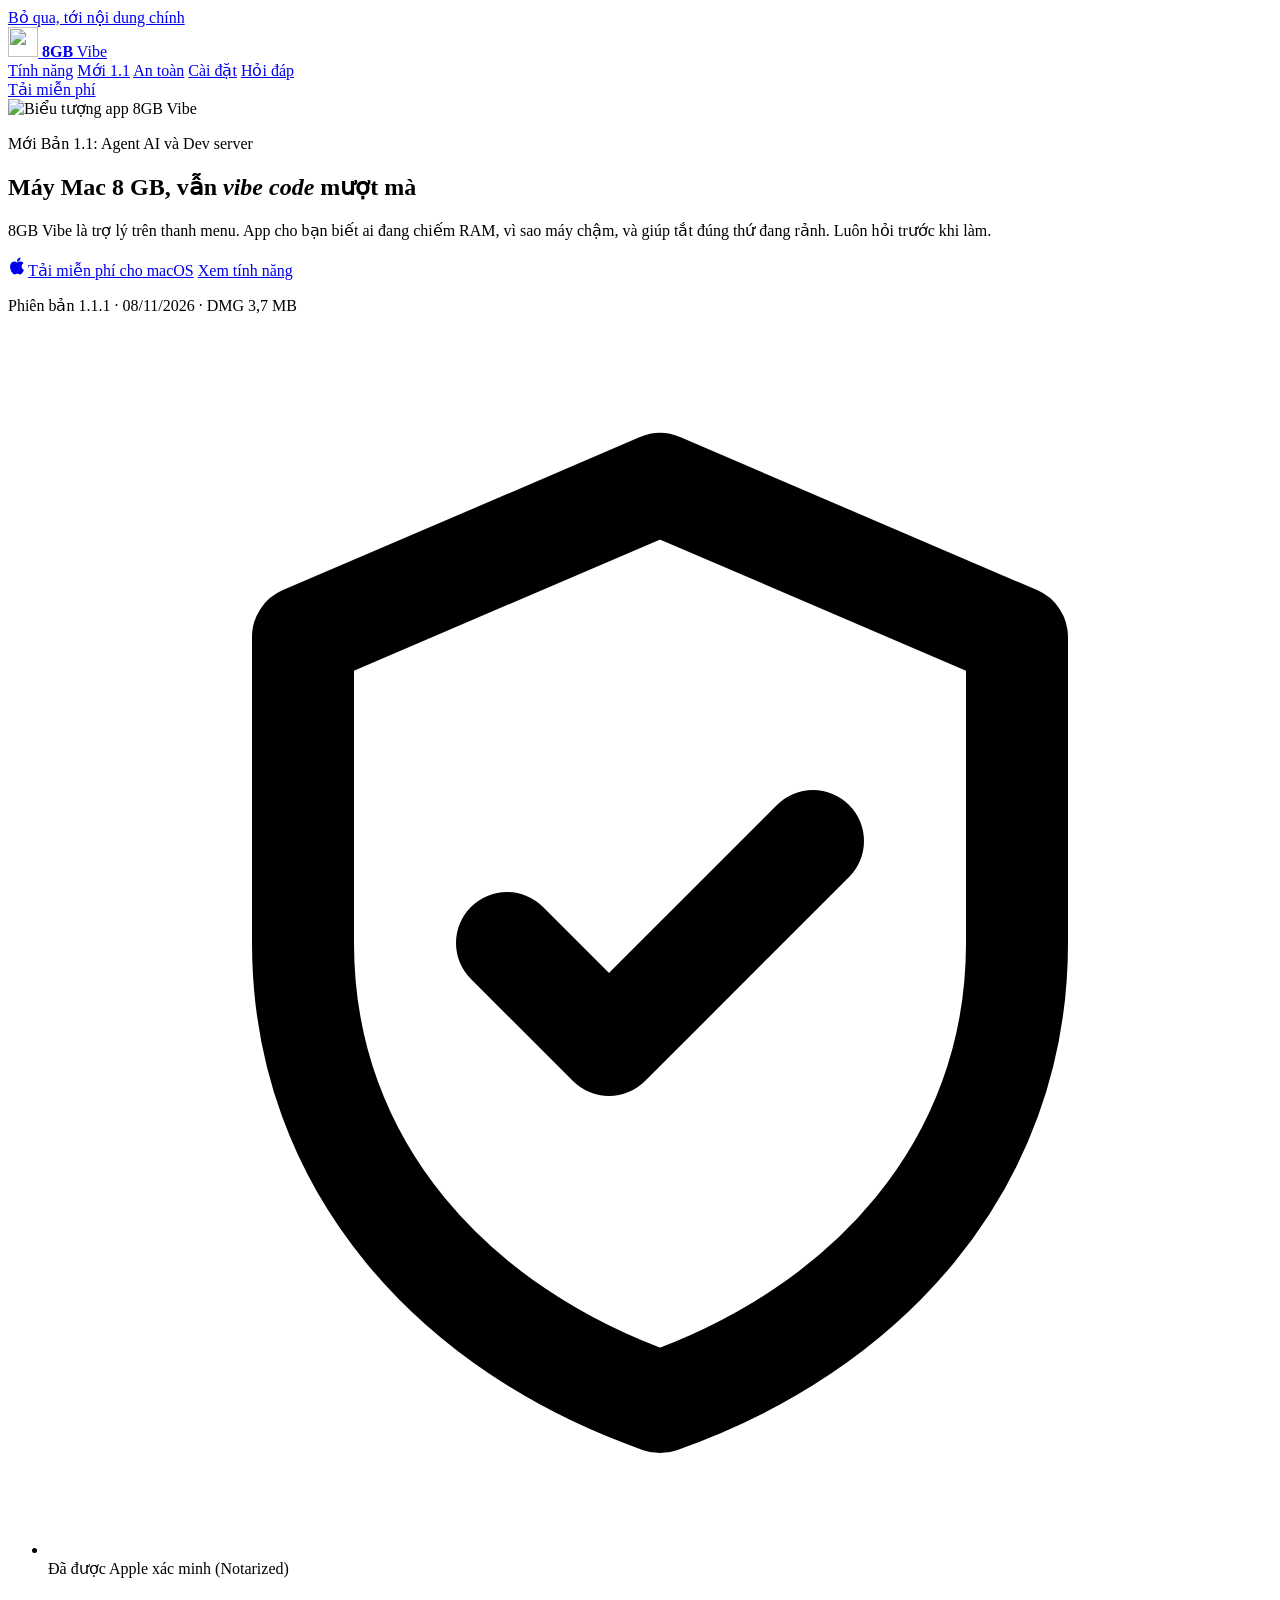
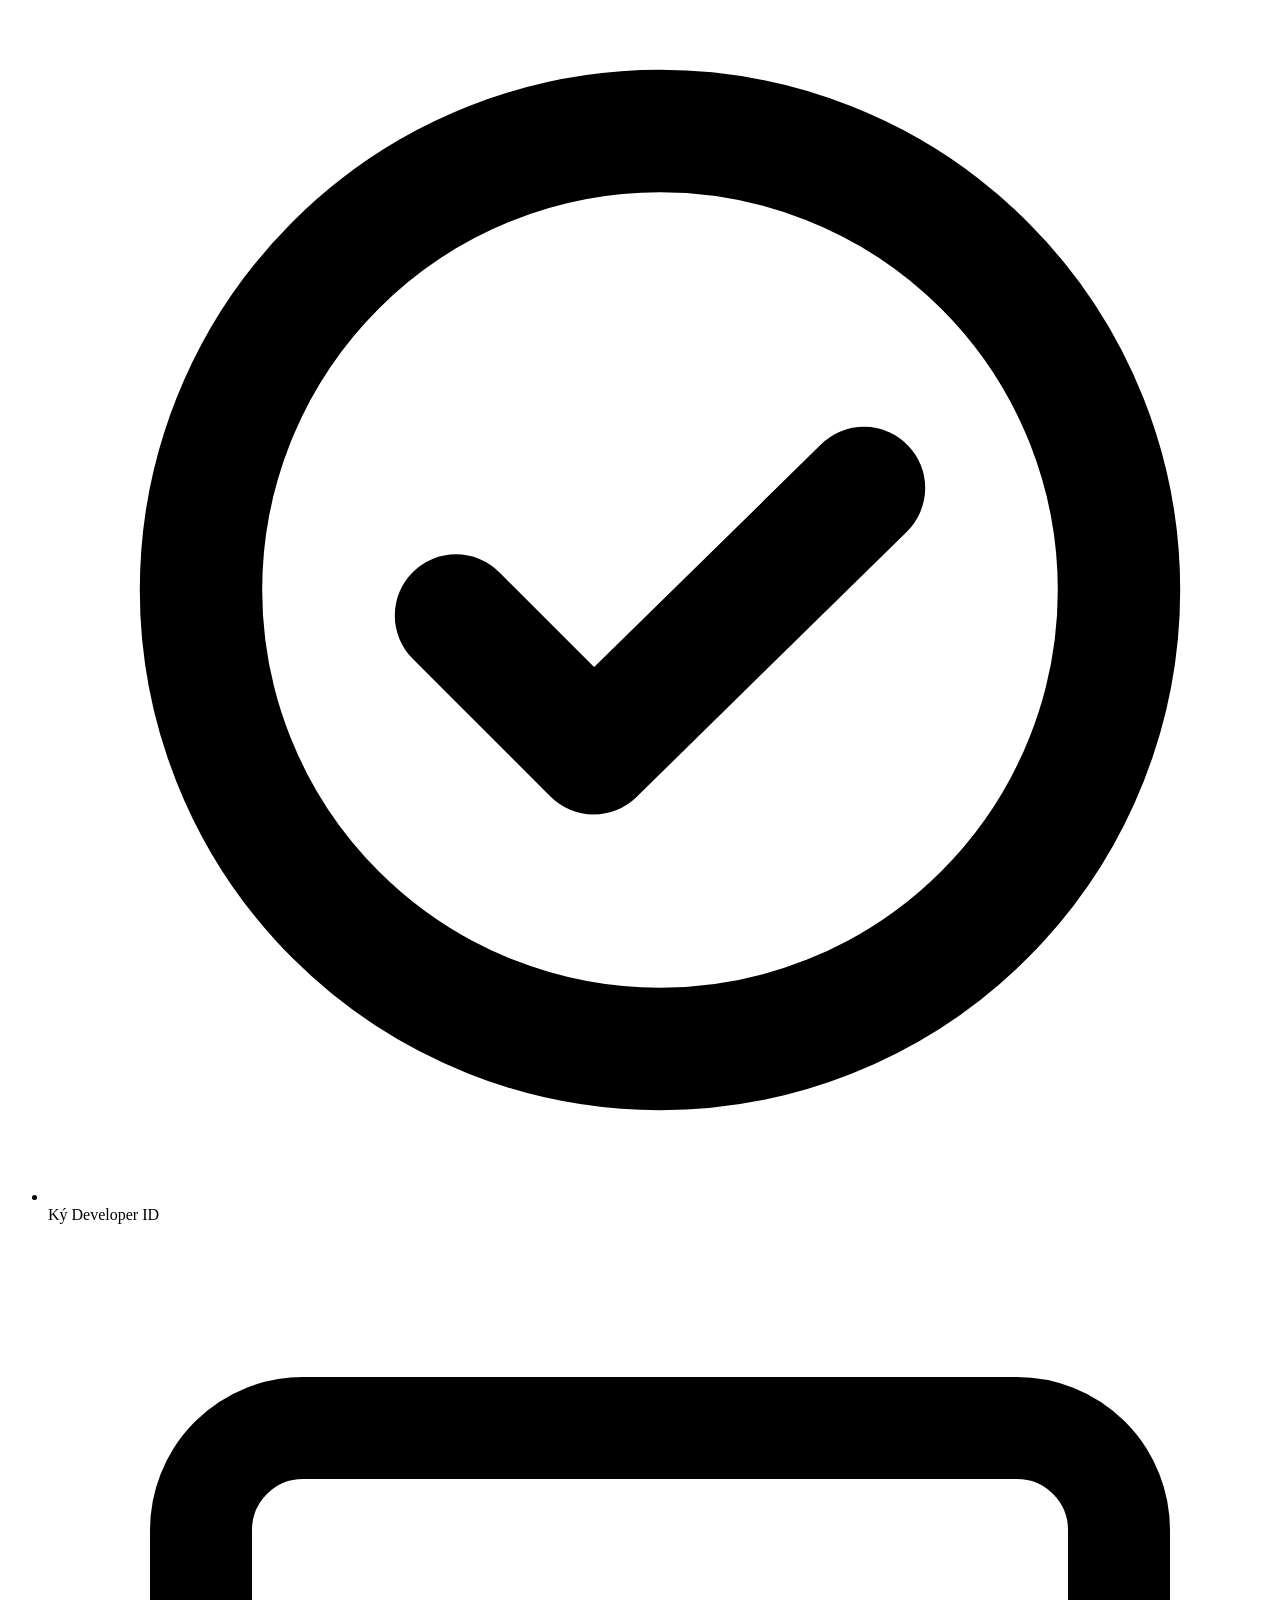
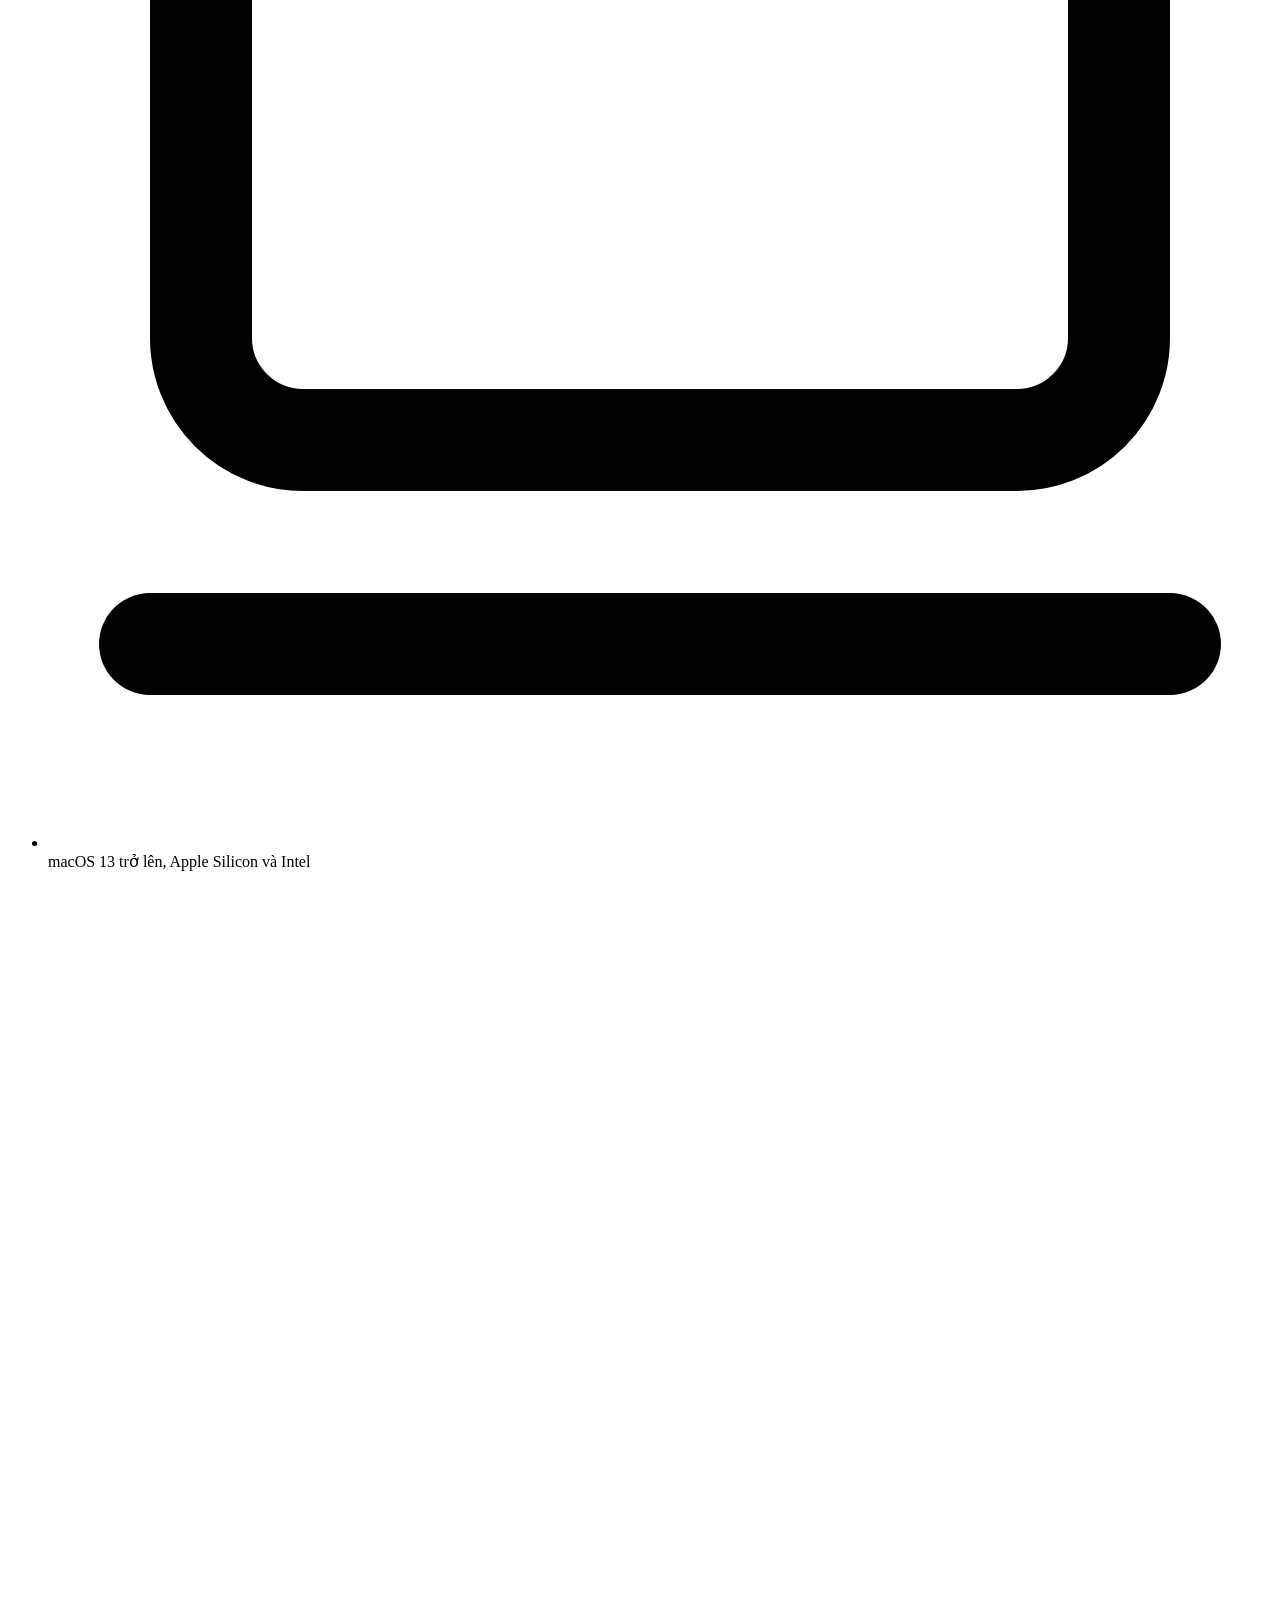
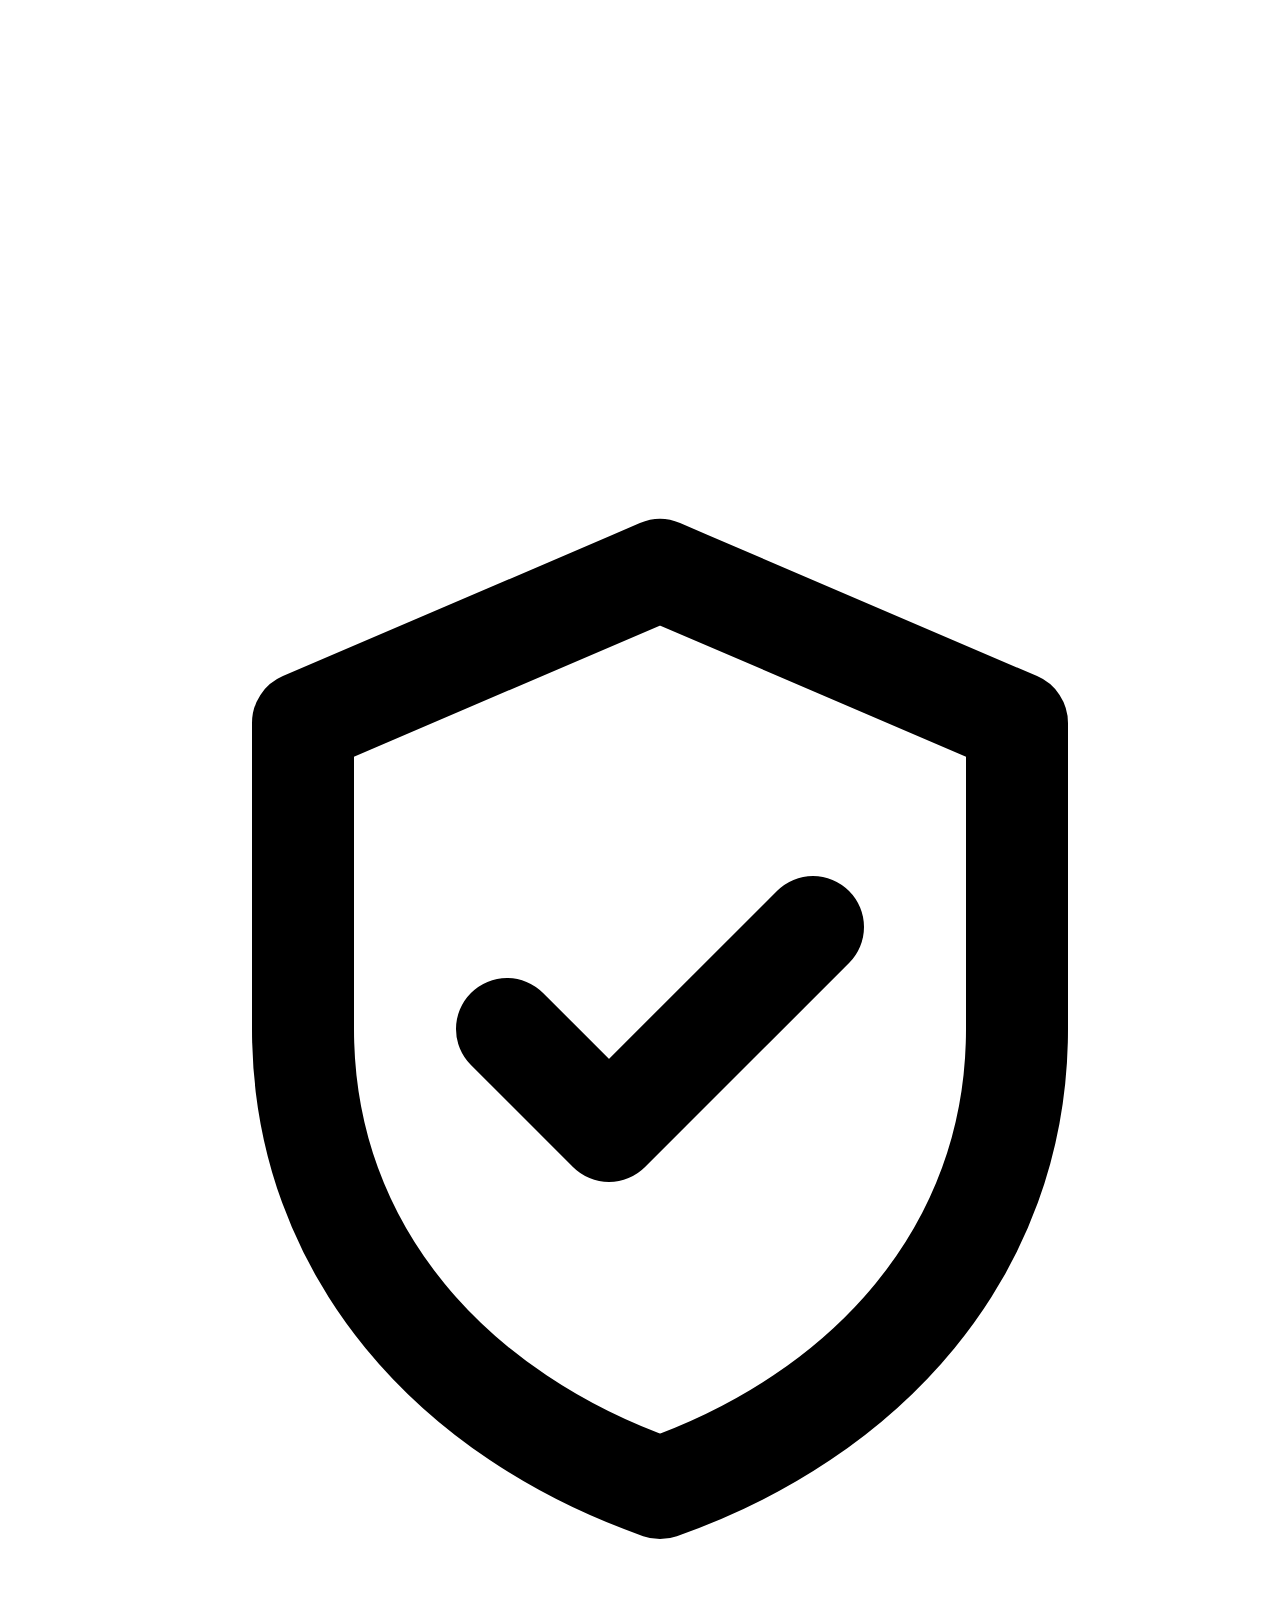
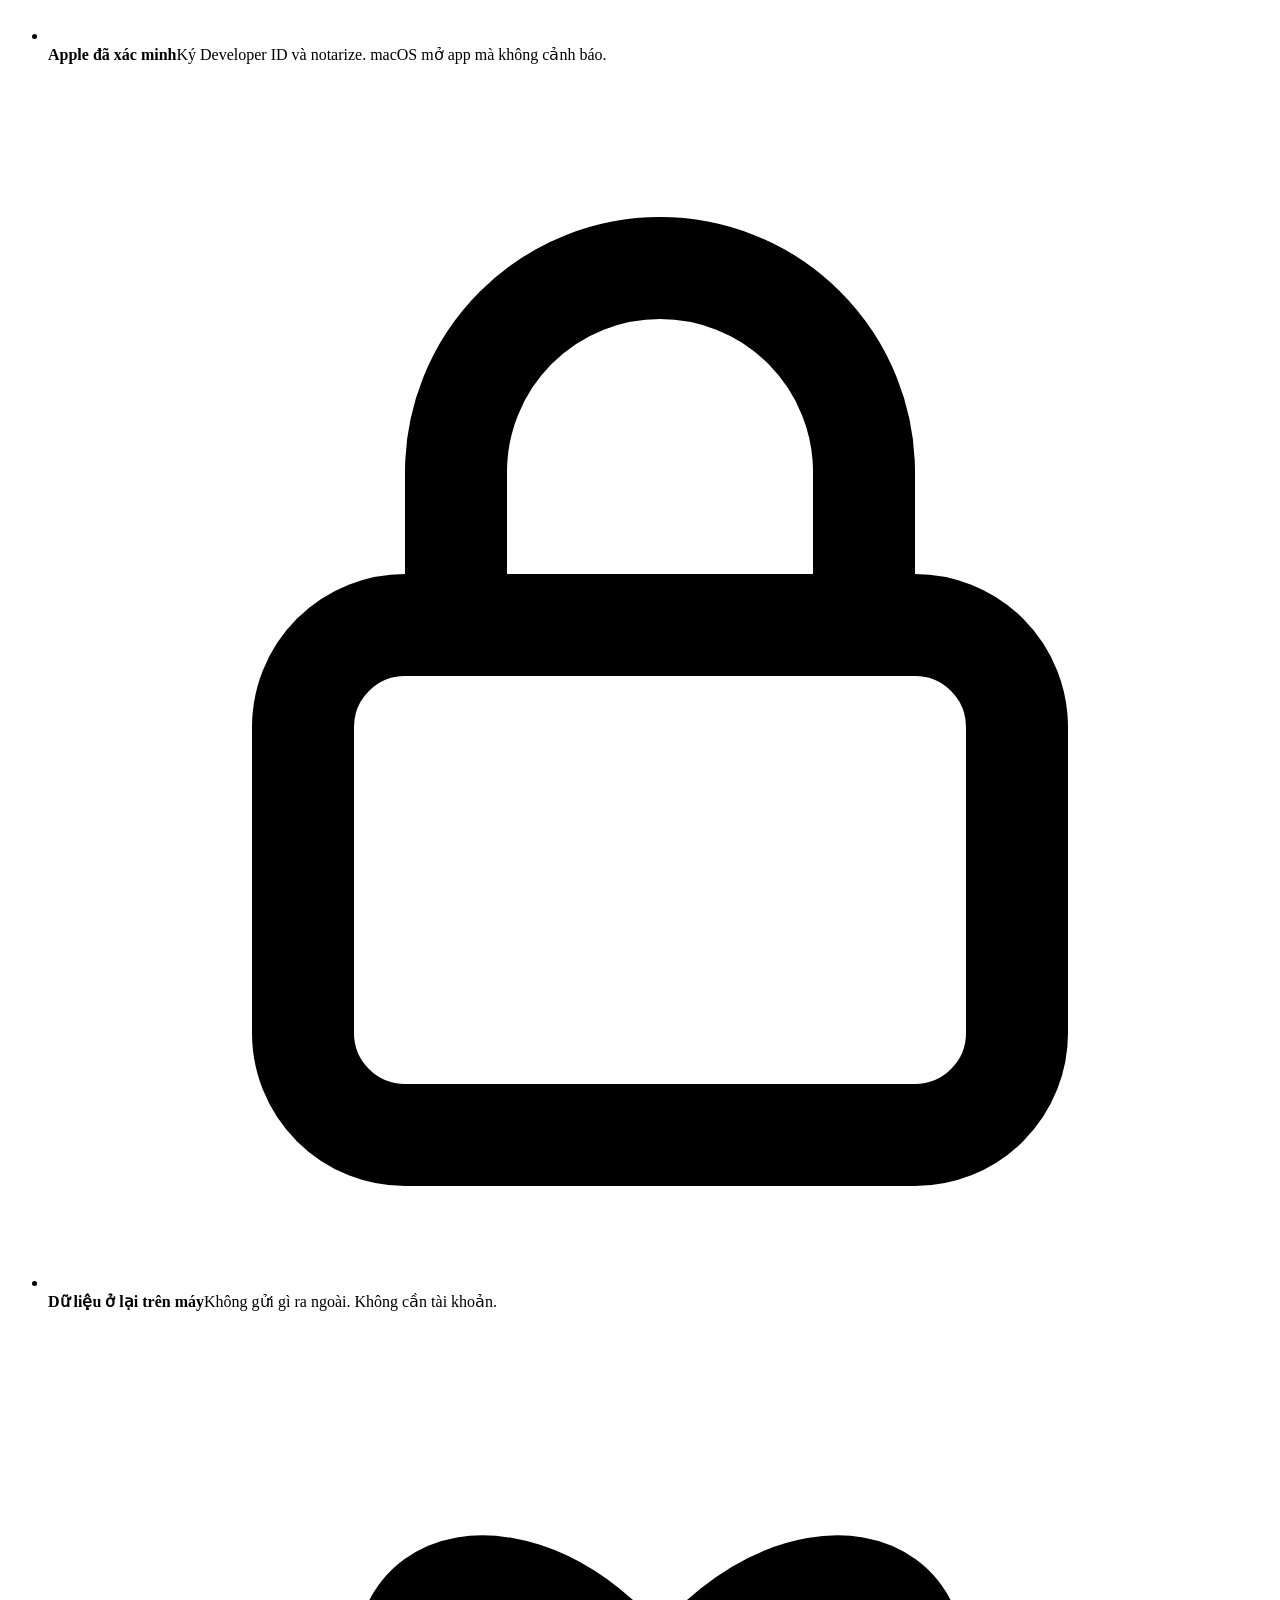
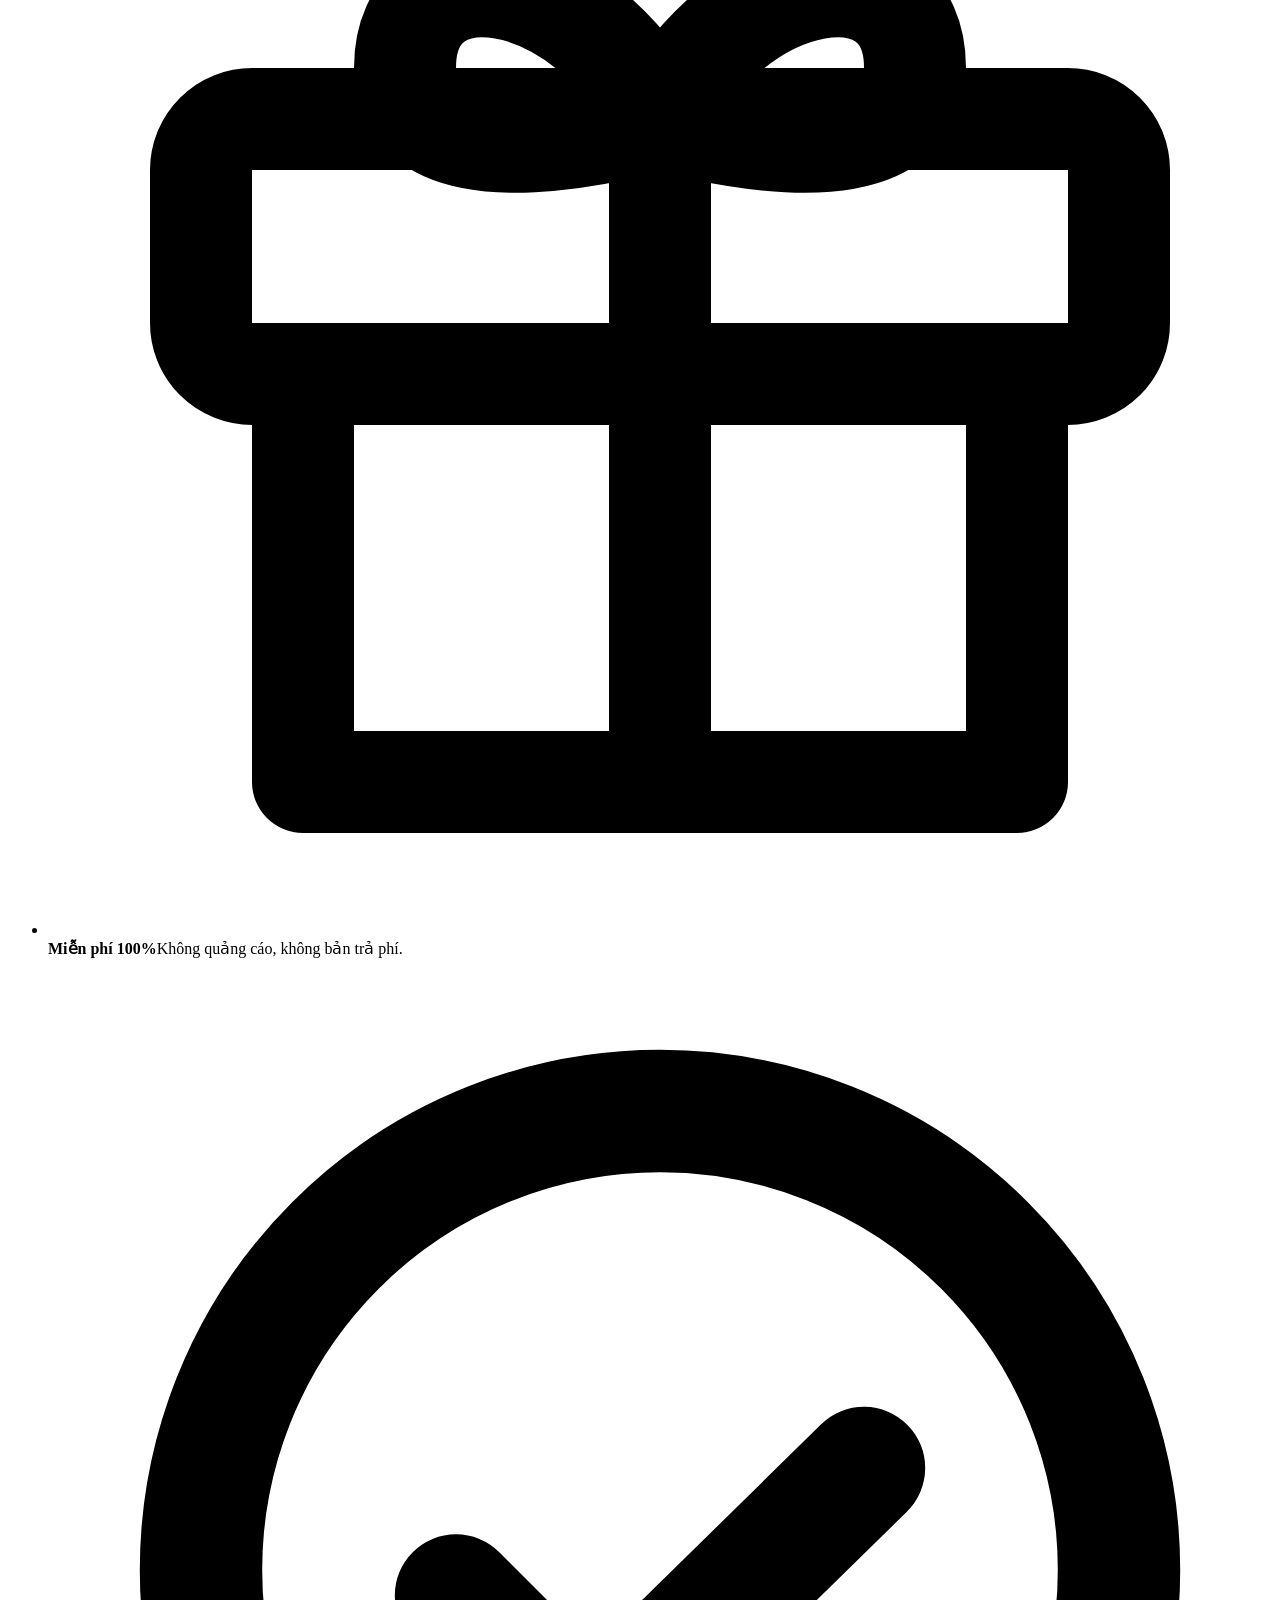
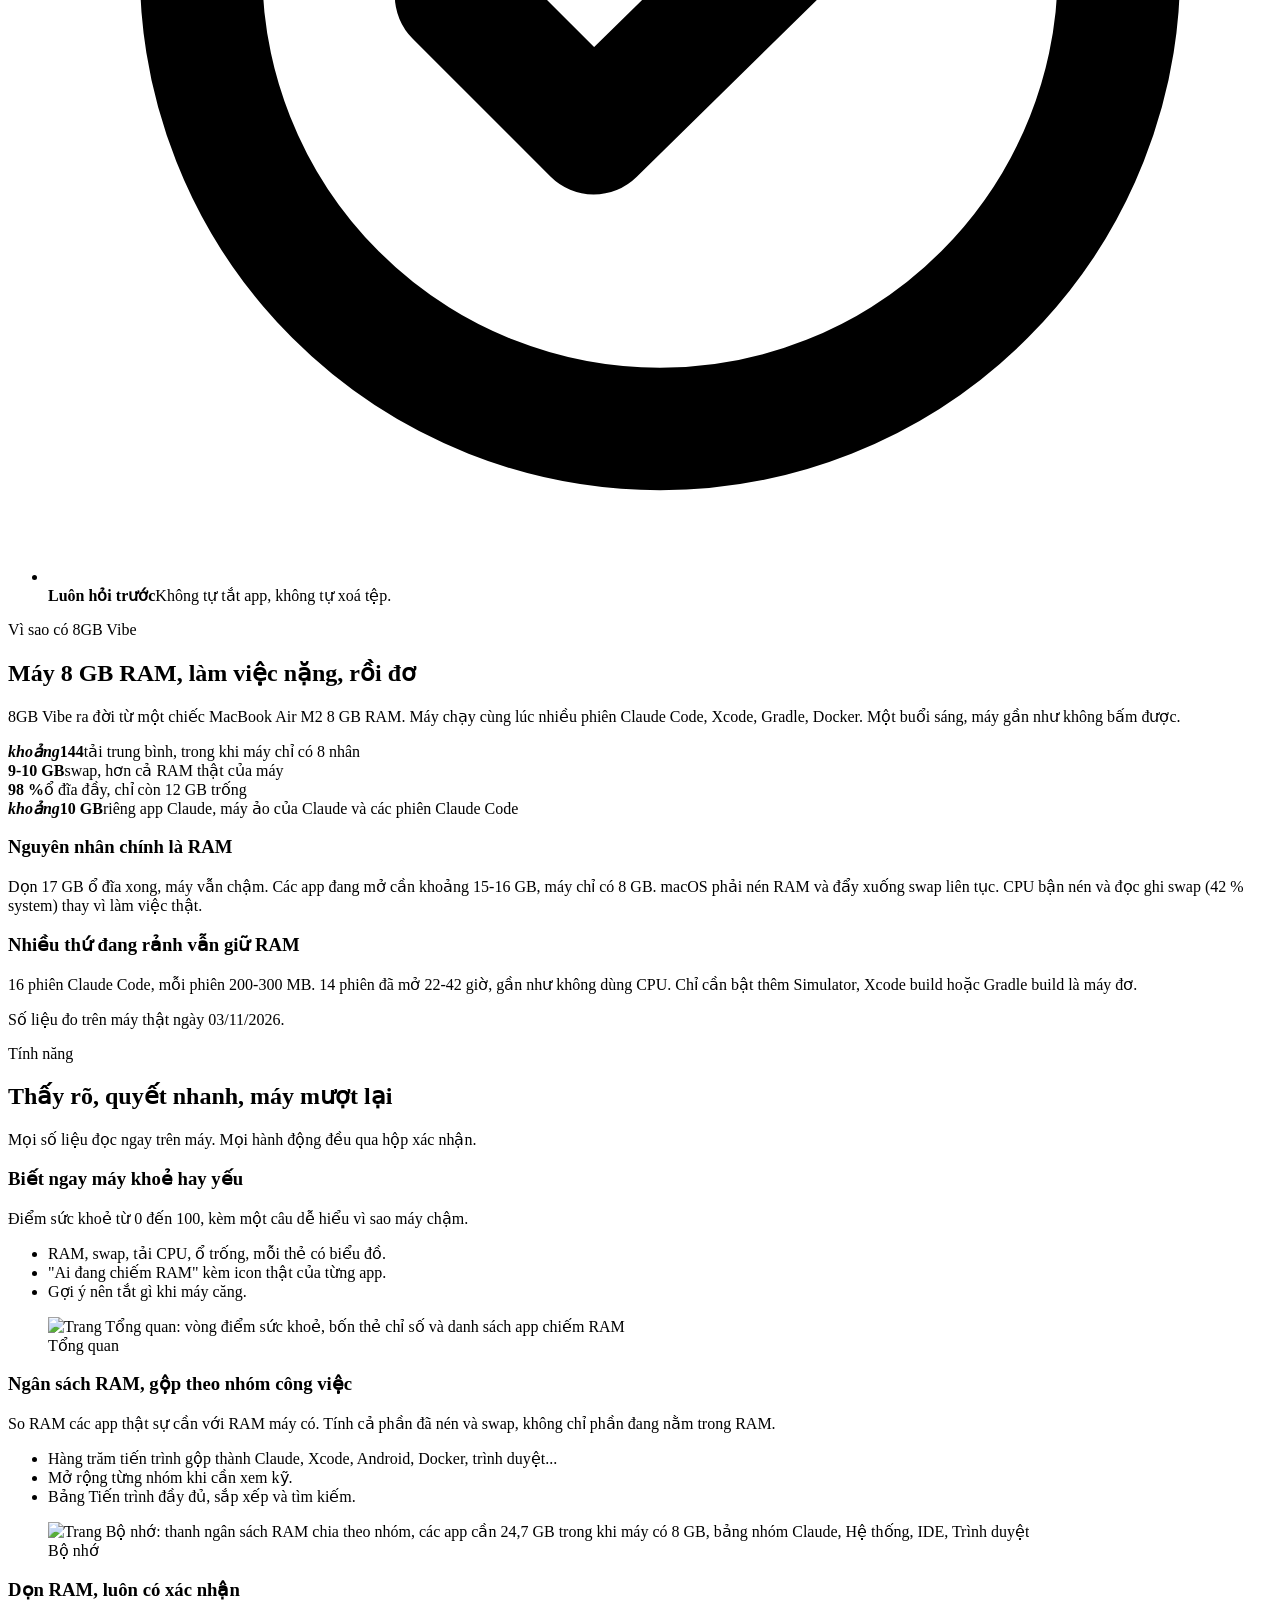
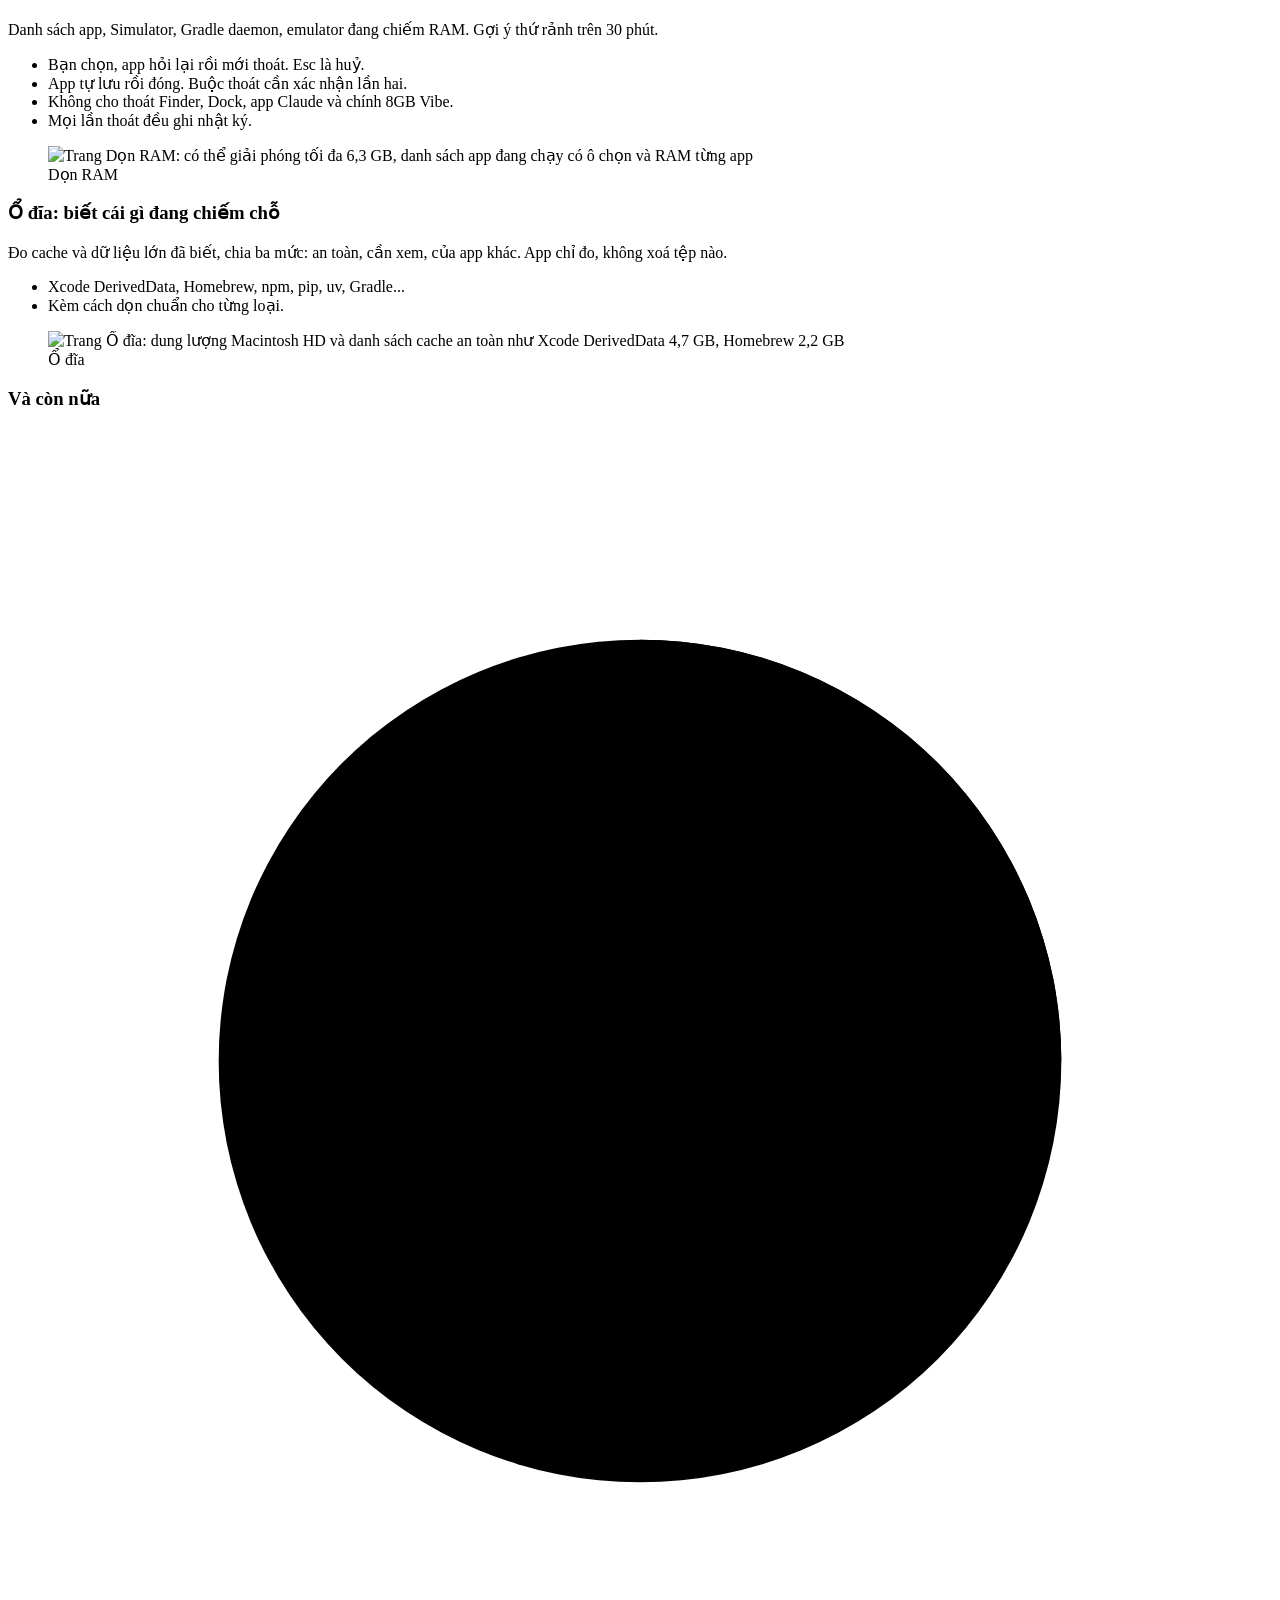
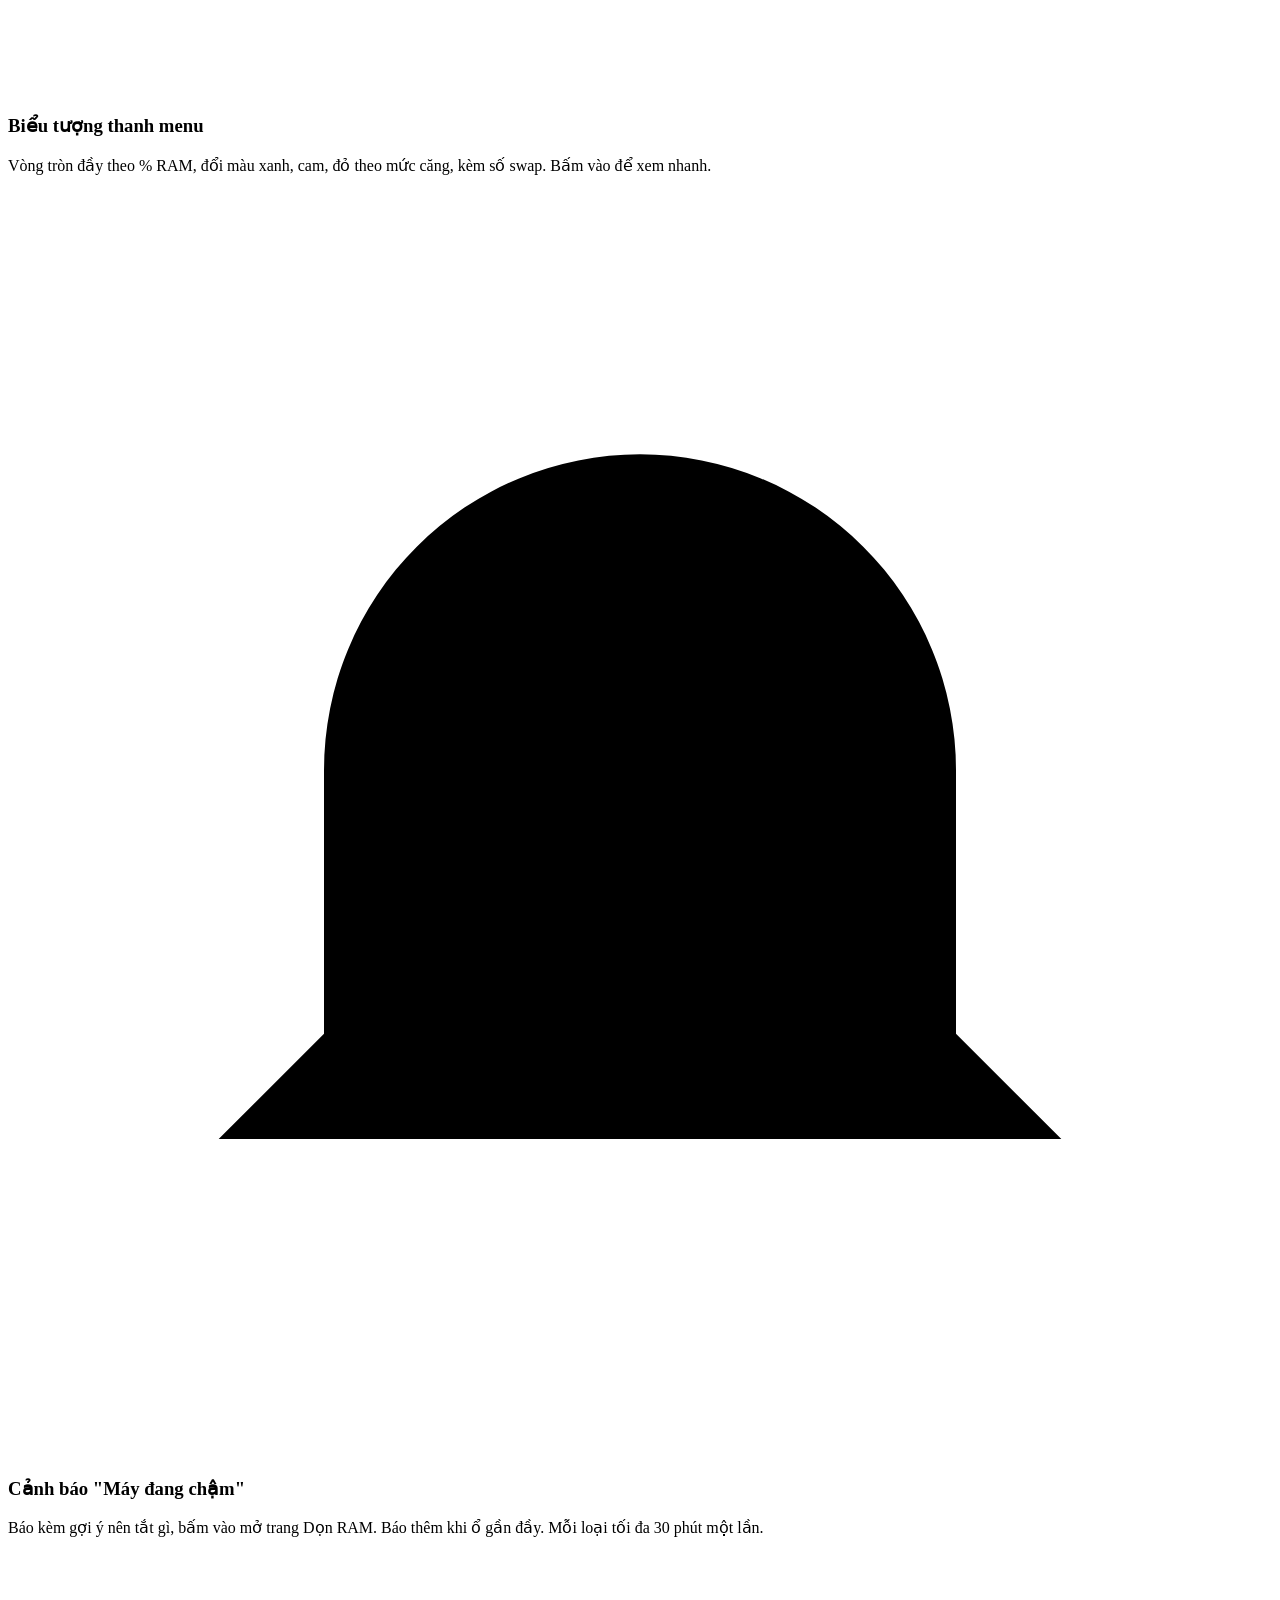
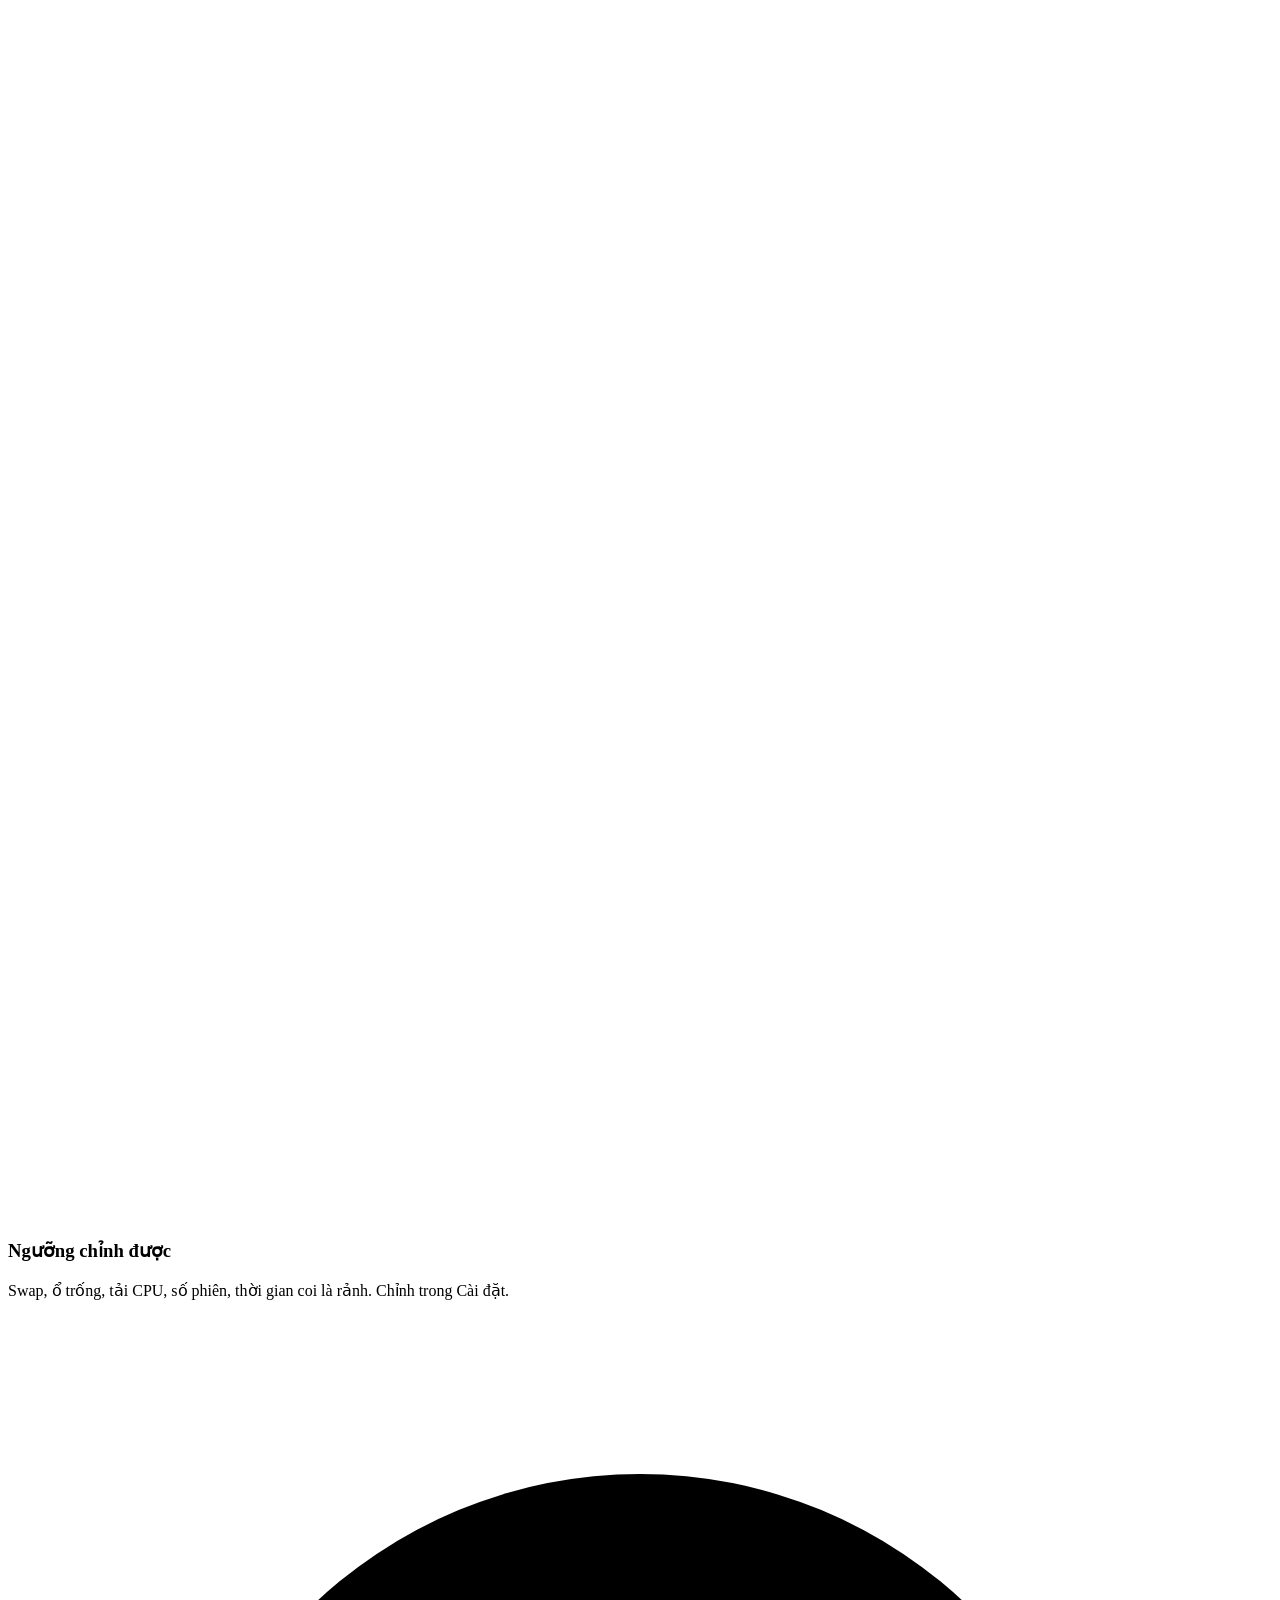
==== web/index.html @ c1ed3935 "Initial public release of 8GB Vibe" ====
<!doctype html>
<html lang="vi">
<head>
<meta charset="utf-8">
<meta name="viewport" content="width=device-width, initial-scale=1">
<title>8GB Vibe - Trợ lý RAM cho máy Mac 8 GB | Miễn phí cho macOS</title>
<meta name="description" content="Trợ lý cho người vibe code trên máy Mac 8 GB. Theo dõi RAM, swap, CPU, ổ đĩa và giúp tắt app đang chiếm tài nguyên. Miễn phí 100%.">
<meta name="theme-color" content="#ffffff">
<meta name="color-scheme" content="light">
<link rel="canonical" href="https://8gb.beeca.vn/">
<link rel="icon" type="image/png" sizes="32x32" href="/favicon-32.png">
<link rel="apple-touch-icon" href="/apple-touch-icon.png">

<meta property="og:type" content="website">
<meta property="og:locale" content="vi_VN">
<meta property="og:site_name" content="8GB Vibe">
<meta property="og:url" content="https://8gb.beeca.vn/">
<meta property="og:title" content="8GB Vibe - Vibe coding on a budget Mac">
<meta property="og:description" content="Trợ lý cho người vibe code trên máy Mac 8 GB. Theo dõi RAM, swap, CPU, ổ đĩa và giúp tắt app đang chiếm tài nguyên.">
<meta property="og:image" content="https://8gb.beeca.vn/anh/og.jpg">
<meta property="og:image:width" content="1200">
<meta property="og:image:height" content="630">
<meta property="og:image:alt" content="8GB Vibe: trợ lý RAM cho máy Mac 8 GB, miễn phí 100%">
<meta name="twitter:card" content="summary_large_image">

<!-- PHIÊN BẢN: khi có bản mới, chạy web/cap-nhat-phien-ban.sh <tệp .dmg> (sửa cả khối này và các chỗ có data-pb) -->
<script type="application/ld+json">
{"@context":"https://schema.org","@type":"SoftwareApplication","name":"8GB Vibe","description":"Trợ lý cho người vibe code trên máy Mac 8 GB. Theo dõi RAM, swap, CPU, ổ đĩa và giúp tắt app đang chiếm tài nguyên.","operatingSystem":"macOS 13 trở lên","applicationCategory":"UtilitiesApplication","softwareVersion":"1.1.1","offers":{"@type":"Offer","price":"0","priceCurrency":"VND"},"publisher":{"@type":"Organization","name":"BEECA","url":"https://beeca.vn"},"fileSize":"3,7 MB","inLanguage":["vi","en"],"author":{"@type":"Organization","name":"BEECA","url":"https://beeca.vn"},"downloadUrl":"https://8gb.beeca.vn/tai-ve/8GB-Vibe-1.1.1.dmg"}
</script>
<link rel="stylesheet" href="/style.css?v=20261108d">
</head>
<body>
<a class="bo-qua" href="#noi-dung">Bỏ qua, tới nội dung chính</a>

<header class="dau">
<div class="khung dau-trong">
<a class="thuong-hieu" href="/" aria-label="8GB Vibe, về đầu trang">
<img src="/anh/icon-256.png" width="30" height="30" alt="">
<span class="ten"><b>8GB</b> <span>Vibe</span></span>
</a>
<nav class="menu" aria-label="Mục chính">
<a href="#tinh-nang">Tính năng</a>
<a href="#moi">Mới 1.1</a>
<a href="#an-toan">An toàn</a>
<a href="#cai-dat">Cài đặt</a>
<a href="#hoi-dap">Hỏi đáp</a>
</nav>
<a class="nut nut-nho" href="#tai-ve">Tải miễn phí</a>
</div>
</header>

<main id="noi-dung">

<!-- HERO -->
<section class="hero" aria-labelledby="tieu-de">
<div class="khung hero-trong">
<img class="hero-icon" src="/anh/icon-256.png" width="96" height="96" alt="Biểu tượng app 8GB Vibe">
<p class="nhan"><span class="nhan-moi">Mới</span> Bản 1.1: Agent AI và Dev server</p>
<h1 id="tieu-de"><span class="dong">Máy Mac 8&nbsp;GB,</span> <span class="dong">vẫn <span class="nw"><em>vibe code</em> mượt mà</span></span></h1>
<p class="mo-ta">8GB Vibe là trợ lý trên thanh menu. App cho bạn biết ai đang chiếm RAM, vì sao máy chậm, và giúp tắt đúng thứ đang rảnh. Luôn hỏi trước khi làm.</p>

<div class="hanh-dong">
<!-- PHIÊN BẢN: đường dẫn tệp DMG -->
<a class="nut nut-lon" data-pb="link" href="/tai-ve/8GB-Vibe-1.1.1.dmg" download><svg width="20" height="20" viewBox="0 0 24 24" aria-hidden="true"><path fill="currentColor" d="M16.4 12.6c0-2.6 2.1-3.8 2.2-3.9-1.2-1.8-3.1-2-3.7-2-1.6-.2-3.1.9-3.9.9-.8 0-2-.9-3.4-.9-1.7 0-3.3 1-4.2 2.6-1.8 3.1-.5 7.7 1.3 10.2.9 1.2 1.9 2.6 3.2 2.6 1.3-.1 1.8-.8 3.3-.8 1.6 0 2 .8 3.4.8 1.4 0 2.3-1.3 3.1-2.5 1-1.4 1.4-2.8 1.4-2.9 0 0-2.7-1-2.7-4.1zM13.9 5c.7-.9 1.2-2 1-3.2-1 0-2.3.7-3 1.6-.7.8-1.2 2-1.1 3.1 1.2.1 2.3-.6 3.1-1.5z"/></svg>Tải miễn phí cho macOS</a>
<a class="nut nut-phu nut-lon" href="#tinh-nang">Xem tính năng</a>
</div>
<!-- PHIÊN BẢN: số phiên bản, ngày, dung lượng -->
<p class="thong-tin-tai">Phiên bản <span data-pb="so">1.1.1</span><span class="ngan" aria-hidden="true"> · </span><span data-pb="ngay">08/11/2026</span><span class="ngan" aria-hidden="true"> · </span>DMG <span data-pb="dungluong">3,7 MB</span></p>
<ul class="huy-hieu" aria-label="Thông tin tin cậy">
<li><svg viewBox="0 0 24 24" fill="none" stroke="currentColor" stroke-width="2" stroke-linecap="round" stroke-linejoin="round" aria-hidden="true"><path d="M12 3l7 3v6c0 4.4-3 7.6-7 9-4-1.4-7-4.6-7-9V6z"/><path d="M9 12l2 2 4-4"/></svg>Đã được Apple xác minh (Notarized)</li>
<li><svg viewBox="0 0 24 24" fill="none" stroke="currentColor" stroke-width="2.4" stroke-linecap="round" stroke-linejoin="round" aria-hidden="true"><circle cx="12" cy="12" r="9"/><path d="M8 12.5l2.7 2.7L16 10"/></svg>Ký Developer ID</li>
<li><svg viewBox="0 0 24 24" fill="none" stroke="currentColor" stroke-width="2" stroke-linecap="round" stroke-linejoin="round" aria-hidden="true"><rect x="3" y="4" width="18" height="12" rx="2"/><path d="M2 20h20"/></svg>macOS 13 trở lên, Apple Silicon và Intel</li>
</ul>
</div>

<div class="khung">
<figure class="anh-chinh">
<img src="/anh/tong-quan-1600.jpg" srcset="/anh/tong-quan-800.jpg 800w, /anh/tong-quan-1600.jpg 1600w" sizes="(max-width: 1100px) 100vw, 1060px" width="1600" height="1110" fetchpriority="high" alt="Trang Tổng quan của 8GB Vibe: điểm sức khoẻ 62, Máy đang chậm, các app cần 24,8 GB trong khi máy có 8 GB, RAM 80 %, swap 9,5 GB, danh sách app chiếm RAM nhiều nhất">
</figure>
</div>

<div class="dai-uy-tin">
<ul>
<li><svg viewBox="0 0 24 24" fill="none" stroke="currentColor" stroke-width="2" stroke-linecap="round" stroke-linejoin="round" aria-hidden="true"><path d="M12 3l7 3v6c0 4.4-3 7.6-7 9-4-1.4-7-4.6-7-9V6z"/><path d="M9 12l2 2 4-4"/></svg><div><b>Apple đã xác minh</b><span>Ký Developer ID và notarize. macOS mở app mà không cảnh báo.</span></div></li>
<li><svg viewBox="0 0 24 24" fill="none" stroke="currentColor" stroke-width="2" stroke-linecap="round" stroke-linejoin="round" aria-hidden="true"><rect x="5" y="11" width="14" height="10" rx="2"/><path d="M8 11V8a4 4 0 0 1 8 0v3"/></svg><div><b>Dữ liệu ở lại trên máy</b><span>Không gửi gì ra ngoài. Không cần tài khoản.</span></div></li>
<li><svg viewBox="0 0 24 24" fill="none" stroke="currentColor" stroke-width="2" stroke-linecap="round" stroke-linejoin="round" aria-hidden="true"><rect x="3" y="8" width="18" height="5" rx="1"/><path d="M5 13v8h14v-8M12 8v13M12 8c-1.5-3-5-3.5-5-1s5 1 5 1zm0 0c1.5-3 5-3.5 5-1s-5 1-5 1z"/></svg><div><b>Miễn phí 100%</b><span>Không quảng cáo, không bản trả phí.</span></div></li>
<li><svg viewBox="0 0 24 24" fill="none" stroke="currentColor" stroke-width="2.4" stroke-linecap="round" stroke-linejoin="round" aria-hidden="true"><circle cx="12" cy="12" r="9"/><path d="M8 12.5l2.7 2.7L16 10"/></svg><div><b>Luôn hỏi trước</b><span>Không tự tắt app, không tự xoá tệp.</span></div></li>
</ul>
</div>
</section>

<!-- VẤN ĐỀ -->
<section class="muc" id="van-de" aria-labelledby="td-van-de">
<div class="khung">
<div class="dau-muc">
<p class="mo-dau">Vì sao có 8GB Vibe</p>
<h2 id="td-van-de">Máy 8&nbsp;GB&nbsp;RAM, <span class="nw">làm việc nặng,</span> rồi&nbsp;đơ</h2>
<p class="dan">8GB Vibe ra đời từ một chiếc MacBook Air M2 8 GB RAM. Máy chạy cùng lúc nhiều phiên Claude Code, Xcode, Gradle, Docker. Một buổi sáng, máy gần như không bấm được.</p>
</div>

<div class="so-lieu">
<div class="o-so"><b><i>khoảng</i>144</b><span>tải trung bình, trong khi máy chỉ có 8 nhân</span></div>
<div class="o-so"><b>9-10 GB</b><span>swap, hơn cả RAM thật của máy</span></div>
<div class="o-so"><b>98 %</b><span>ổ đĩa đầy, chỉ còn 12 GB trống</span></div>
<div class="o-so"><b><i>khoảng</i>10 GB</b><span>riêng app Claude, máy ảo của Claude và các phiên Claude Code</span></div>
</div>

<div class="hai-cot">
<div>
<h3>Nguyên nhân chính là&nbsp;RAM</h3>
<p>Dọn 17 GB ổ đĩa xong, máy vẫn chậm. Các app đang mở cần khoảng 15-16 GB, máy chỉ có 8 GB. macOS phải nén RAM và đẩy xuống swap liên tục. CPU bận nén và đọc ghi swap (42 % system) thay vì làm việc thật.</p>
</div>
<div>
<h3>Nhiều thứ đang rảnh vẫn giữ&nbsp;RAM</h3>
<p>16 phiên Claude Code, mỗi phiên 200-300 MB. 14 phiên đã mở 22-42 giờ, gần như không dùng CPU. Chỉ cần bật thêm Simulator, Xcode build hoặc Gradle build là máy đơ.</p>
</div>
</div>
<p class="ghi-nguon">Số liệu đo trên máy thật ngày 03/11/2026.</p>
</div>
</section>

<!-- TÍNH NĂNG -->
<section class="muc muc-nen" id="tinh-nang" aria-labelledby="td-tinh-nang">
<div class="khung">
<div class="dau-muc giua">
<p class="mo-dau">Tính năng</p>
<h2 id="td-tinh-nang"><span class="nw">Thấy rõ,</span> <span class="nw">quyết nhanh,</span> <span class="nw">máy mượt lại</span></h2>
<p class="dan">Mọi số liệu đọc ngay trên máy. Mọi hành động đều qua hộp xác nhận.</p>
</div>

<div class="hang">
<div class="hang-chu">
<h3>Biết ngay máy <span class="nw">khoẻ hay yếu</span></h3>
<p>Điểm sức khoẻ từ 0 đến 100, kèm một câu dễ hiểu vì sao máy chậm.</p>
<ul class="diem">
<li>RAM, swap, tải CPU, ổ trống, mỗi thẻ có biểu đồ.</li>
<li>"Ai đang chiếm RAM" kèm icon thật của từng app.</li>
<li>Gợi ý nên tắt gì khi máy căng.</li>
</ul>
</div>
<figure class="hang-anh">
<img src="/anh/tong-quan-1600.jpg" srcset="/anh/tong-quan-800.jpg 800w, /anh/tong-quan-1600.jpg 1600w" sizes="(max-width: 820px) 100vw, 680px" width="1600" height="1110" loading="lazy" decoding="async" alt="Trang Tổng quan: vòng điểm sức khoẻ, bốn thẻ chỉ số và danh sách app chiếm RAM">
<figcaption>Tổng quan</figcaption>
</figure>
</div>

<div class="hang dao">
<div class="hang-chu">
<h3><span class="nw">Ngân sách RAM,</span> gộp theo <span class="nw">nhóm công việc</span></h3>
<p>So RAM các app thật sự cần với RAM máy có. Tính cả phần đã nén và swap, không chỉ phần đang nằm trong RAM.</p>
<ul class="diem">
<li>Hàng trăm tiến trình gộp thành Claude, Xcode, Android, Docker, trình duyệt...</li>
<li>Mở rộng từng nhóm khi cần xem kỹ.</li>
<li>Bảng Tiến trình đầy đủ, sắp xếp và tìm kiếm.</li>
</ul>
</div>
<figure class="hang-anh">
<img src="/anh/bo-nho-1600.jpg" srcset="/anh/bo-nho-800.jpg 800w, /anh/bo-nho-1600.jpg 1600w" sizes="(max-width: 820px) 100vw, 680px" width="1600" height="1110" loading="lazy" decoding="async" alt="Trang Bộ nhớ: thanh ngân sách RAM chia theo nhóm, các app cần 24,7 GB trong khi máy có 8 GB, bảng nhóm Claude, Hệ thống, IDE, Trình duyệt">
<figcaption>Bộ nhớ</figcaption>
</figure>
</div>

<div class="hang">
<div class="hang-chu">
<h3><span class="nw">Dọn RAM,</span> <span class="nw">luôn có xác nhận</span></h3>
<p>Danh sách app, Simulator, Gradle daemon, emulator đang chiếm RAM. Gợi ý thứ rảnh trên 30 phút.</p>
<ul class="diem">
<li>Bạn chọn, app hỏi lại rồi mới thoát. Esc là huỷ.</li>
<li>App tự lưu rồi đóng. Buộc thoát cần xác nhận lần hai.</li>
<li>Không cho thoát Finder, Dock, app Claude và chính 8GB Vibe.</li>
<li>Mọi lần thoát đều ghi nhật ký.</li>
</ul>
</div>
<figure class="hang-anh">
<img src="/anh/don-ram-1600.jpg" srcset="/anh/don-ram-800.jpg 800w, /anh/don-ram-1600.jpg 1600w" sizes="(max-width: 820px) 100vw, 680px" width="1600" height="1110" loading="lazy" decoding="async" alt="Trang Dọn RAM: có thể giải phóng tối đa 6,3 GB, danh sách app đang chạy có ô chọn và RAM từng app">
<figcaption>Dọn RAM</figcaption>
</figure>
</div>

<div class="hang dao">
<div class="hang-chu">
<h3><span class="nw">Ổ đĩa:</span> biết cái gì <span class="nw">đang chiếm chỗ</span></h3>
<p>Đo cache và dữ liệu lớn đã biết, chia ba mức: an toàn, cần xem, của app khác. App chỉ đo, không xoá tệp nào.</p>
<ul class="diem">
<li>Xcode DerivedData, Homebrew, npm, pip, uv, Gradle...</li>
<li>Kèm cách dọn chuẩn cho từng loại.</li>
</ul>
</div>
<figure class="hang-anh">
<img src="/anh/o-dia-1600.jpg" srcset="/anh/o-dia-800.jpg 800w, /anh/o-dia-1600.jpg 1600w" sizes="(max-width: 820px) 100vw, 680px" width="1600" height="1110" loading="lazy" decoding="async" alt="Trang Ổ đĩa: dung lượng Macintosh HD và danh sách cache an toàn như Xcode DerivedData 4,7 GB, Homebrew 2,2 GB">
<figcaption>Ổ đĩa</figcaption>
</figure>
</div>

<div class="luoi-them">
<h3>Và còn nữa</h3>
<div class="luoi">
<article class="the">
<div class="bieu-tuong"><svg viewBox="0 0 24 24" aria-hidden="true"><circle cx="12" cy="12" r="8"/><path d="M12 4a8 8 0 0 1 8 8"/></svg></div>
<h3>Biểu tượng thanh menu</h3>
<p>Vòng tròn đầy theo % RAM, đổi màu xanh, cam, đỏ theo mức căng, kèm số swap. Bấm vào để xem nhanh.</p>
</article>
<article class="the">
<div class="bieu-tuong"><svg viewBox="0 0 24 24" aria-hidden="true"><path d="M6 16V11a6 6 0 0 1 12 0v5l2 2H4z"/><path d="M10 21h4"/></svg></div>
<h3>Cảnh báo <span class="nw">"Máy đang chậm"</span></h3>
<p>Báo kèm gợi ý nên tắt gì, bấm vào mở trang Dọn RAM. Báo thêm khi ổ gần đầy. Mỗi loại tối đa 30 phút một lần.</p>
</article>
<article class="the">
<div class="bieu-tuong"><svg viewBox="0 0 24 24" aria-hidden="true"><path d="M4 6h16M4 12h16M4 18h10"/></svg></div>
<h3>Ngưỡng chỉnh được</h3>
<p>Swap, ổ trống, tải CPU, số phiên, thời gian coi là rảnh. Chỉnh trong Cài đặt.</p>
</article>
<article class="the">
<div class="bieu-tuong"><svg viewBox="0 0 24 24" aria-hidden="true"><path d="M12 8v4l3 2"/><circle cx="12" cy="12" r="9"/></svg></div>
<h3>Chạy nền</h3>
<p>Liệt kê dịch vụ tự chạy khi khởi động máy (LaunchAgents, LaunchDaemons). Chỉ xem.</p>
</article>
<article class="the">
<div class="bieu-tuong"><svg viewBox="0 0 24 24" aria-hidden="true"><path d="M8 4h8l4 4v12H4V4z"/><path d="M8 12h8M8 16h5"/></svg></div>
<h3>Nhật ký</h3>
<p>Ghi mọi lần thoát app: thời điểm, đối tượng, RAM giải phóng, kết quả.</p>
</article>
<article class="the">
<div class="bieu-tuong"><svg viewBox="0 0 24 24" aria-hidden="true"><path d="M13 3L5 14h6l-1 7 8-11h-6z"/></svg></div>
<h3>Nhẹ</h3>
<p>Mục tiêu dưới 50 MB RAM. Đo ngày 08/11/2026: khoảng 24 MB, gần 0 % CPU khi chạy nền.</p>
</article>
</div>
</div>
</div>
</section>

<!-- MỚI TRONG 1.1 -->
<section class="muc" id="moi" aria-labelledby="td-moi">
<div class="khung">
<div class="dau-muc giua">
<p class="mo-dau">Mới trong bản 1.1</p>
<h2 id="td-moi">Dành riêng cho người làm&nbsp;việc <span class="nw">cùng agent AI</span></h2>
<p class="dan">Biết các agent đang chạy gì, tốn bao nhiêu RAM, còn chỗ cho phiên mới không. Dọn server bị bỏ quên, có xác nhận.</p>
</div>

<div class="hang">
<div class="hang-chu">
<span class="nhan-moi">Mới</span>
<h3><span class="nw">Agent AI:</span> còn chỗ cho <span class="nw">bao nhiêu phiên nữa</span></h3>
<p>Gom agent dòng lệnh (Claude Code, Codex CLI, Antigravity CLI...), app AI và IDE có AI theo từng phiên.</p>
<ul class="diem">
<li>Ước tính còn chỗ cho bao nhiêu phiên agent nữa trước khi phải swap.</li>
<li>MCP server theo từng phiên và RAM của chúng. Báo khi một MCP chạy nhiều bản cùng lúc.</li>
<li>Máy ảo Cowork của app Claude hiện riêng, kèm gợi ý cách trả RAM.</li>
<li>Gợi ý khi một phiên phình RAM. App chỉ gợi ý, không tự tắt.</li>
</ul>
</div>
<figure class="hang-anh">
<img src="/anh/agent-ai-1600.jpg" srcset="/anh/agent-ai-800.jpg 800w, /anh/agent-ai-1600.jpg 1600w" sizes="(max-width: 820px) 100vw, 680px" width="1600" height="1110" loading="lazy" decoding="async" alt="Trang Agent AI: hết chỗ cho phiên mới, 28 phiên agent, RAM công cụ AI 16,1 GB, danh sách Claude Code, app Claude, máy ảo Cowork, ChatGPT và Antigravity">
<figcaption>Agent AI</figcaption>
</figure>
</div>

<div class="hang dao">
<div class="hang-chu">
<span class="nhan-moi">Mới</span>
<h3><span class="nw">Dev server</span> và <span class="nw">tiến trình mồ côi</span></h3>
<p>Thấy mọi server đang mở cổng: dự án, loại, cổng, ai đã chạy, RAM, rảnh bao lâu.</p>
<ul class="diem">
<li>Đánh dấu tiến trình mồ côi: agent hay Terminal đã đóng nhưng server vẫn chạy.</li>
<li>Biết nguồn gốc, ví dụ "Mồ côi của Claude Code (dự án)". Gộp lại để dừng một lần.</li>
<li>Chuột phải để mở trình duyệt hoặc dừng, qua hộp xác nhận.</li>
<li>Kiểm danh tính tiến trình trước mọi lần dừng, tránh dừng nhầm.</li>
</ul>
</div>
<figure class="hang-anh">
<img src="/anh/dev-server-1600.jpg" srcset="/anh/dev-server-800.jpg 800w, /anh/dev-server-1600.jpg 1600w" sizes="(max-width: 820px) 100vw, 680px" width="1600" height="1110" loading="lazy" decoding="async" alt="Trang Dev server: 4 server đang mở cổng, 3 server mồ côi, bảng dự án, loại, cổng, nguồn chạy, RAM và trạng thái">
<figcaption>Dev server. Tên một dự án đã được làm mờ.</figcaption>
</figure>
</div>
</div>
</section>

<!-- AN TOÀN -->
<section class="muc muc-nen" id="an-toan" aria-labelledby="td-an-toan">
<div class="khung">
<div class="dau-muc">
<p class="mo-dau">An toàn và quyền riêng tư</p>
<h2 id="td-an-toan"><span class="nw">Máy của bạn,</span> <span class="nw">bạn quyết</span></h2>
</div>
<ul class="luoi-an-toan">
<li><svg viewBox="0 0 24 24" fill="none" stroke="currentColor" stroke-width="2" stroke-linecap="round" stroke-linejoin="round" aria-hidden="true"><rect x="5" y="11" width="14" height="10" rx="2"/><path d="M8 11V8a4 4 0 0 1 8 0v3"/></svg><div><b>Chạy hoàn toàn trên máy</b><span>Mọi số liệu đọc và xử lý ngay trên Mac của bạn.</span></div></li>
<li><svg viewBox="0 0 24 24" fill="none" stroke="currentColor" stroke-width="2" stroke-linecap="round" stroke-linejoin="round" aria-hidden="true"><rect x="5" y="11" width="14" height="10" rx="2"/><path d="M8 11V8a4 4 0 0 1 8 0v3"/></svg><div><b>Không thu thập dữ liệu</b><span>Không thống kê, không theo dõi, không gửi gì ra ngoài. Không cần tài khoản.</span></div></li>
<li><svg viewBox="0 0 24 24" fill="none" stroke="currentColor" stroke-width="2.4" stroke-linecap="round" stroke-linejoin="round" aria-hidden="true"><circle cx="12" cy="12" r="9"/><path d="M8 12.5l2.7 2.7L16 10"/></svg><div><b>Không cần quyền quản trị</b><span>Dùng được với tài khoản thường. "Mở cùng máy" là tuỳ chọn, bạn tự bật.</span></div></li>
<li><svg viewBox="0 0 24 24" fill="none" stroke="currentColor" stroke-width="2.4" stroke-linecap="round" stroke-linejoin="round" aria-hidden="true"><circle cx="12" cy="12" r="9"/><path d="M8 12.5l2.7 2.7L16 10"/></svg><div><b>Không tự tắt, không tự xoá</b><span>Mọi lần thoát app đều do bạn chọn và xác nhận. App chỉ đo dung lượng ổ, không xoá tệp.</span></div></li>
<li><svg viewBox="0 0 24 24" fill="none" stroke="currentColor" stroke-width="2.4" stroke-linecap="round" stroke-linejoin="round" aria-hidden="true"><circle cx="12" cy="12" r="9"/><path d="M8 12.5l2.7 2.7L16 10"/></svg><div><b>Có bảo vệ</b><span>Không cho thoát Finder, Dock, app Claude (đóng sẽ ngắt mọi phiên Claude Code) và chính 8GB Vibe.</span></div></li>
<li><svg viewBox="0 0 24 24" fill="none" stroke="currentColor" stroke-width="2" stroke-linecap="round" stroke-linejoin="round" aria-hidden="true"><path d="M12 3l7 3v6c0 4.4-3 7.6-7 9-4-1.4-7-4.6-7-9V6z"/><path d="M9 12l2 2 4-4"/></svg><div><b>Đã được Apple xác minh</b><span>Ký Developer ID và notarize. Apple đã kiểm tra bản cài, macOS mở app mà không chặn.</span></div></li>
</ul>
</div>
</section>

<!-- CÀI ĐẶT -->
<section class="muc" id="cai-dat" aria-labelledby="td-cai-dat">
<div class="khung">
<div class="dau-muc">
<p class="mo-dau">Cài đặt</p>
<h2 id="td-cai-dat"><span class="nw">Bốn bước,</span> <span class="nw">dưới một phút</span></h2>
</div>
<ol class="buoc">
<li><h3>Mở tệp DMG</h3><p>Bấm đúp tệp 8GB-Vibe vừa tải về trong thư mục Downloads.</p></li>
<li><h3>Kéo vào Applications</h3><p>Kéo biểu tượng 8GB Vibe vào thư mục Applications.</p></li>
<li><h3>Mở app</h3><p>Mở 8GB Vibe từ Applications hoặc Launchpad. Biểu tượng vòng tròn hiện trên thanh menu, góc trên bên phải.</p></li>
<li><h3>Cho phép trên <span class="nw">thanh menu</span></h3><p>Không thấy biểu tượng? Vào Cài đặt hệ thống, mục Thanh menu, bật 8GB Vibe.</p></li>
</ol>
<p class="meo">Thanh menu đầy thì macOS có thể ẩn biểu tượng mới. Thử ẩn bớt biểu tượng khác, hoặc kiểm tra mục Thanh menu trong Cài đặt hệ thống.</p>
</div>
</section>

<!-- TẢI VỀ -->
<section class="muc muc-nen" id="tai-ve" aria-labelledby="td-tai-ve">
<div class="khung tai-ve">
<div class="tai-ve-chu">
<p class="mo-dau">Tải về</p>
<h2 id="td-tai-ve">Tải <span class="nw">8GB Vibe</span> <span class="nw">cho macOS</span></h2>
<p class="dan">Một tệp DMG chạy được trên mọi máy Mac từ macOS 13. Miễn phí, không cần tài khoản.</p>
<a class="nut nut-lon" data-pb="link" href="/tai-ve/8GB-Vibe-1.1.1.dmg" download><svg width="20" height="20" viewBox="0 0 24 24" aria-hidden="true"><path fill="currentColor" d="M16.4 12.6c0-2.6 2.1-3.8 2.2-3.9-1.2-1.8-3.1-2-3.7-2-1.6-.2-3.1.9-3.9.9-.8 0-2-.9-3.4-.9-1.7 0-3.3 1-4.2 2.6-1.8 3.1-.5 7.7 1.3 10.2.9 1.2 1.9 2.6 3.2 2.6 1.3-.1 1.8-.8 3.3-.8 1.6 0 2 .8 3.4.8 1.4 0 2.3-1.3 3.1-2.5 1-1.4 1.4-2.8 1.4-2.9 0 0-2.7-1-2.7-4.1zM13.9 5c.7-.9 1.2-2 1-3.2-1 0-2.3.7-3 1.6-.7.8-1.2 2-1.1 3.1 1.2.1 2.3-.6 3.1-1.5z"/></svg>Tải miễn phí cho macOS</a>
<p class="thong-tin-tai">Phiên bản <span data-pb="so">1.1.1</span><span class="ngan" aria-hidden="true"> · </span>DMG <span data-pb="dungluong">3,7 MB</span></p>
</div>
<div class="thong-so">
<dl>
<div class="dong"><dt>Phiên bản</dt><dd><span data-pb="so">1.1.1</span></dd></div>
<div class="dong"><dt>Ngày phát hành</dt><dd><span data-pb="ngay">08/11/2026</span></dd></div>
<div class="dong"><dt>Dung lượng</dt><dd><span data-pb="dungluong">3,7 MB</span> (DMG)</dd></div>
<div class="dong"><dt>Yêu cầu</dt><dd>macOS 13 Ventura trở lên</dd></div>
<div class="dong"><dt>Bộ xử lý</dt><dd>Apple Silicon và Intel (universal)</dd></div>
<div class="dong"><dt>Ngôn ngữ</dt><dd>Tiếng Việt, Tiếng Anh</dd></div>
<div class="dong"><dt>Giá</dt><dd>Miễn phí 100%</dd></div>
<div class="dong"><dt>Bảo mật</dt><dd>Ký Developer ID, Apple notarize</dd></div>
<div class="dong"><dt>Phát triển bởi</dt><dd><a href="https://beeca.vn" rel="noopener">BEECA</a></dd></div>
<div class="dong"><dt>SHA-256</dt><dd>
<!-- PHIÊN BẢN: mã SHA-256 của tệp DMG -->
<p class="ma-sha"><code data-pb="sha">664435712a12bc9529f1abd481502ad402eaf5a30c176d81a82415cb50479d12</code> <button class="nut-chep" type="button" data-chep="sha" aria-label="Chép mã SHA-256">Chép</button></p>
<details class="kiem-tra">
<summary>Cách kiểm tra tệp</summary>
<p>Mở Terminal, chạy lệnh dưới đây, so kết quả với mã trên:</p>
<pre><code>shasum -a 256 ~/Downloads/<span data-pb="tep">8GB-Vibe-1.1.1.dmg</span></code></pre>
</details>
</dd></div>
</dl>
</div>
</div>
</section>

<!-- GHI CHÚ PHÁT HÀNH -->
<section class="muc" id="phat-hanh" aria-labelledby="td-phat-hanh">
<div class="khung khung-hep">
<div class="dau-muc">
<p class="mo-dau">Ghi chú phát hành</p>
<h2 id="td-phat-hanh">Có gì mới</h2>
</div>
<article class="phat-hanh">
<div class="phat-hanh-dau"><h3>Phiên bản 1.1.1</h3><time datetime="2026-11-08">08/11/2026</time></div>
<ul>
<li>Thẻ ước tính chỗ cho phiên agent mới, có ba trạng thái. Luôn ghi rõ là ước tính.</li>
<li>Đo thêm tốc độ đọc ghi swap và nhận biết việc nặng đang chạy.</li>
<li>Điểm sức khoẻ máy tính theo tốc độ đọc ghi swap.</li>
<li>Chỉnh giao diện: nút Dừng ngay trên dòng Dev server, thanh đáy trang Tiến trình, nút tắt màu trung tính.</li>
</ul>
</article>
<article class="phat-hanh">
<div class="phat-hanh-dau"><h3>Phiên bản 1.1.0</h3><time datetime="2026-11-08">08/11/2026</time></div>
<ul>
<li>Trang Agent AI: gom agent dòng lệnh, app AI, IDE có AI theo từng phiên; ước tính còn chỗ cho bao nhiêu phiên nữa.</li>
<li>MCP server theo phiên và RAM; báo khi một MCP chạy nhiều bản.</li>
<li>Nhận dạng Antigravity CLI (agy), máy ảo Cowork của app Claude hiện riêng.</li>
<li>Gợi ý khi một phiên agent phình RAM (không tự tắt).</li>
<li>Trang Dev server: cổng, dự án, loại, ai đã chạy, RAM; mở trình duyệt hoặc dừng có xác nhận.</li>
<li>Tiến trình mồ côi biết nguồn gốc, gộp để dừng một lần.</li>
<li>Kiểm danh tính tiến trình trước mọi lần dừng; bảo vệ app hệ thống và phiên Claude Code ở mọi chỗ.</li>
<li>Thêm tiếng Anh, chọn ngôn ngữ trong Cài đặt. Icon mới nền lục bảo.</li>
</ul>
</article>
<article class="phat-hanh">
<div class="phat-hanh-dau"><h3>Phiên bản 1.0.0</h3><time datetime="2026-11-08">08/11/2026</time></div>
<ul>
<li>Bản đầu tiên.</li>
<li>Biểu tượng thanh menu và popover: RAM, swap, ổ trống, biểu đồ swap 1 giờ, app dùng nhiều RAM nhất.</li>
<li>Điểm sức khoẻ máy từ 0 đến 100, kèm câu giải thích.</li>
<li>Các trang Tổng quan, Bộ nhớ (ngân sách RAM, gộp theo nhóm), Tiến trình, Ổ đĩa, Chạy nền.</li>
<li>Dọn RAM có hộp xác nhận, bảo vệ app hệ thống, nhật ký mỗi lần thoát.</li>
<li>Cảnh báo "Máy đang chậm", ổ sắp đầy, ngưỡng chỉnh được.</li>
<li>Bản universal cho Apple Silicon và Intel, ký Developer ID, notarize.</li>
</ul>
</article>
</div>
</section>

<!-- HỎI ĐÁP -->
<section class="muc muc-nen" id="hoi-dap" aria-labelledby="td-hoi-dap">
<div class="khung khung-hep">
<div class="dau-muc">
<p class="mo-dau">Câu hỏi thường gặp</p>
<h2 id="td-hoi-dap">Hỏi đáp</h2>
</div>
<div class="hoi-dap">
<details><summary>8GB Vibe có thật sự miễn phí?</summary><p>Có. Miễn phí 100%, không quảng cáo, không bản trả phí, không cần tài khoản.</p></details>
<details><summary>App có thu thập dữ liệu của tôi không?</summary><p>Không. Mọi số liệu đọc và xử lý ngay trên máy. App không thống kê, không theo dõi, không gửi gì ra ngoài.</p></details>
<details><summary>App có tự tắt app của tôi không?</summary><p>Không. 8GB Vibe chỉ gợi ý. Bạn chọn app muốn thoát và xác nhận. App được thoát theo cách chuẩn, tự lưu rồi đóng. Nếu app không đóng sau 10 giây, bạn có thể buộc thoát, cần xác nhận lần hai.</p></details>
<details><summary>8GB Vibe có tắt phiên Claude Code không?</summary><p>Không. 8GB Vibe chỉ cho biết phiên nào đang rảnh và chiếm bao nhiêu RAM. Lưu trữ phiên làm trong app Claude.</p></details>
<details><summary>Máy tôi 16 GB RAM có cần không?</summary><p>8GB Vibe làm cho máy ít RAM, nhưng máy nào chạy nhiều app nặng cùng lúc cũng dùng được. Swap tăng là dấu hiệu RAM đang thiếu.</p></details>
<details><summary>Vì sao số RAM khác với lệnh ps?</summary><p>8GB Vibe đo bộ nhớ thực app cần, tính cả phần đã nén và swap. Lệnh ps chỉ thấy phần đang nằm trong RAM, nên thấp hơn khi máy đang swap.</p></details>
<details><summary>Không thấy biểu tượng trên thanh menu?</summary><p>Thanh menu đầy thì macOS có thể ẩn biểu tượng mới. Vào Cài đặt hệ thống, mục Thanh menu, kiểm tra 8GB Vibe đã được bật.</p></details>
<details><summary>Chạy trên máy Intel được không?</summary><p>Được. Bản tải về là universal, chạy trên cả Apple Silicon và Intel, cần macOS 13 trở lên.</p></details>
<details><summary>Gỡ 8GB Vibe thế nào?</summary><p>Thoát app từ thanh menu rồi xoá 8GB Vibe trong thư mục Applications. Nhật ký nằm ở <code>~/Library/Application Support/8GB Vibe</code>, có thể xoá nếu muốn.</p></details>
<details><summary>App có tự dừng dev server hay agent không?</summary><p>Không. App chỉ đánh dấu server mồ côi và phiên phình RAM. Bạn chọn dừng, app hỏi lại và kiểm đúng tiến trình rồi mới dừng. Phiên Claude Code không bao giờ bị dừng từ app.</p></details>
<details><summary>Cập nhật lên bản mới thế nào?</summary><p>Tải DMG mới tại trang này, thoát app cũ, kéo bản mới vào Applications và chọn Thay thế.</p></details>
</div>
</div>
</section>

<!-- KÊU GỌI CUỐI -->
<section class="muc cuoi" aria-labelledby="td-cuoi">
<div class="khung cuoi-trong">
<img src="/anh/icon-256.png" width="80" height="80" alt="">
<h2 id="td-cuoi"><span class="nw">Cho máy Mac</span> <span class="nw">thêm khoảng thở</span></h2>
<p>Miễn phí, nhẹ, luôn hỏi trước khi làm gì.</p>
<a class="nut nut-lon" data-pb="link" href="/tai-ve/8GB-Vibe-1.1.1.dmg" download><svg width="20" height="20" viewBox="0 0 24 24" aria-hidden="true"><path fill="currentColor" d="M16.4 12.6c0-2.6 2.1-3.8 2.2-3.9-1.2-1.8-3.1-2-3.7-2-1.6-.2-3.1.9-3.9.9-.8 0-2-.9-3.4-.9-1.7 0-3.3 1-4.2 2.6-1.8 3.1-.5 7.7 1.3 10.2.9 1.2 1.9 2.6 3.2 2.6 1.3-.1 1.8-.8 3.3-.8 1.6 0 2 .8 3.4.8 1.4 0 2.3-1.3 3.1-2.5 1-1.4 1.4-2.8 1.4-2.9 0 0-2.7-1-2.7-4.1zM13.9 5c.7-.9 1.2-2 1-3.2-1 0-2.3.7-3 1.6-.7.8-1.2 2-1.1 3.1 1.2.1 2.3-.6 3.1-1.5z"/></svg>Tải miễn phí cho macOS</a>
<p class="thong-tin-tai">macOS 13 trở lên<span class="ngan" aria-hidden="true"> · </span>Apple Silicon và Intel<span class="ngan" aria-hidden="true"> · </span>Apple đã xác minh</p>
</div>
</section>

</main>

<footer class="chan">
<div class="khung">
<div class="chan-luoi">
<div class="chan-gioi-thieu">
<a class="beeca" href="https://beeca.vn" rel="noopener" aria-label="BEECA, mở beeca.vn">
<img src="/anh/beeca.png" width="47" height="40" alt="Logo BEECA">
<span>Một sản phẩm của <b>BEECA</b></span>
</a>
<p>8GB Vibe do BEECA phát triển, giúp người làm phần mềm dùng hiệu quả máy Mac cấu hình thấp.</p>
<!-- TODO: tên pháp lý công ty, mã số doanh nghiệp, địa chỉ, email hỗ trợ. Chưa có nguồn chính thức nên chưa ghi. -->
</div>
<div>
<h3>Sản phẩm</h3>
<ul>
<li><a href="#tinh-nang">Tính năng</a></li>
<li><a href="#moi">Mới trong 1.1</a></li>
<li><a href="#tai-ve">Tải về</a></li>
<li><a href="#phat-hanh">Ghi chú phát hành</a></li>
</ul>
</div>
<div>
<h3>Hỗ trợ</h3>
<ul>
<li><a href="#cai-dat">Hướng dẫn cài</a></li>
<li><a href="#an-toan">Quyền riêng tư</a></li>
<li><a href="#hoi-dap">Hỏi đáp</a></li>
<li><a href="https://beeca.vn" rel="noopener">beeca.vn</a></li>
</ul>
</div>
</div>
<div class="chan-duoi">
<p>© 2026 BEECA. All rights reserved.</p>
<p>macOS là thương hiệu của Apple Inc.</p>
</div>
</div>
</footer>

<script src="/main.js?v=20261108c" defer></script>
</body>
</html>
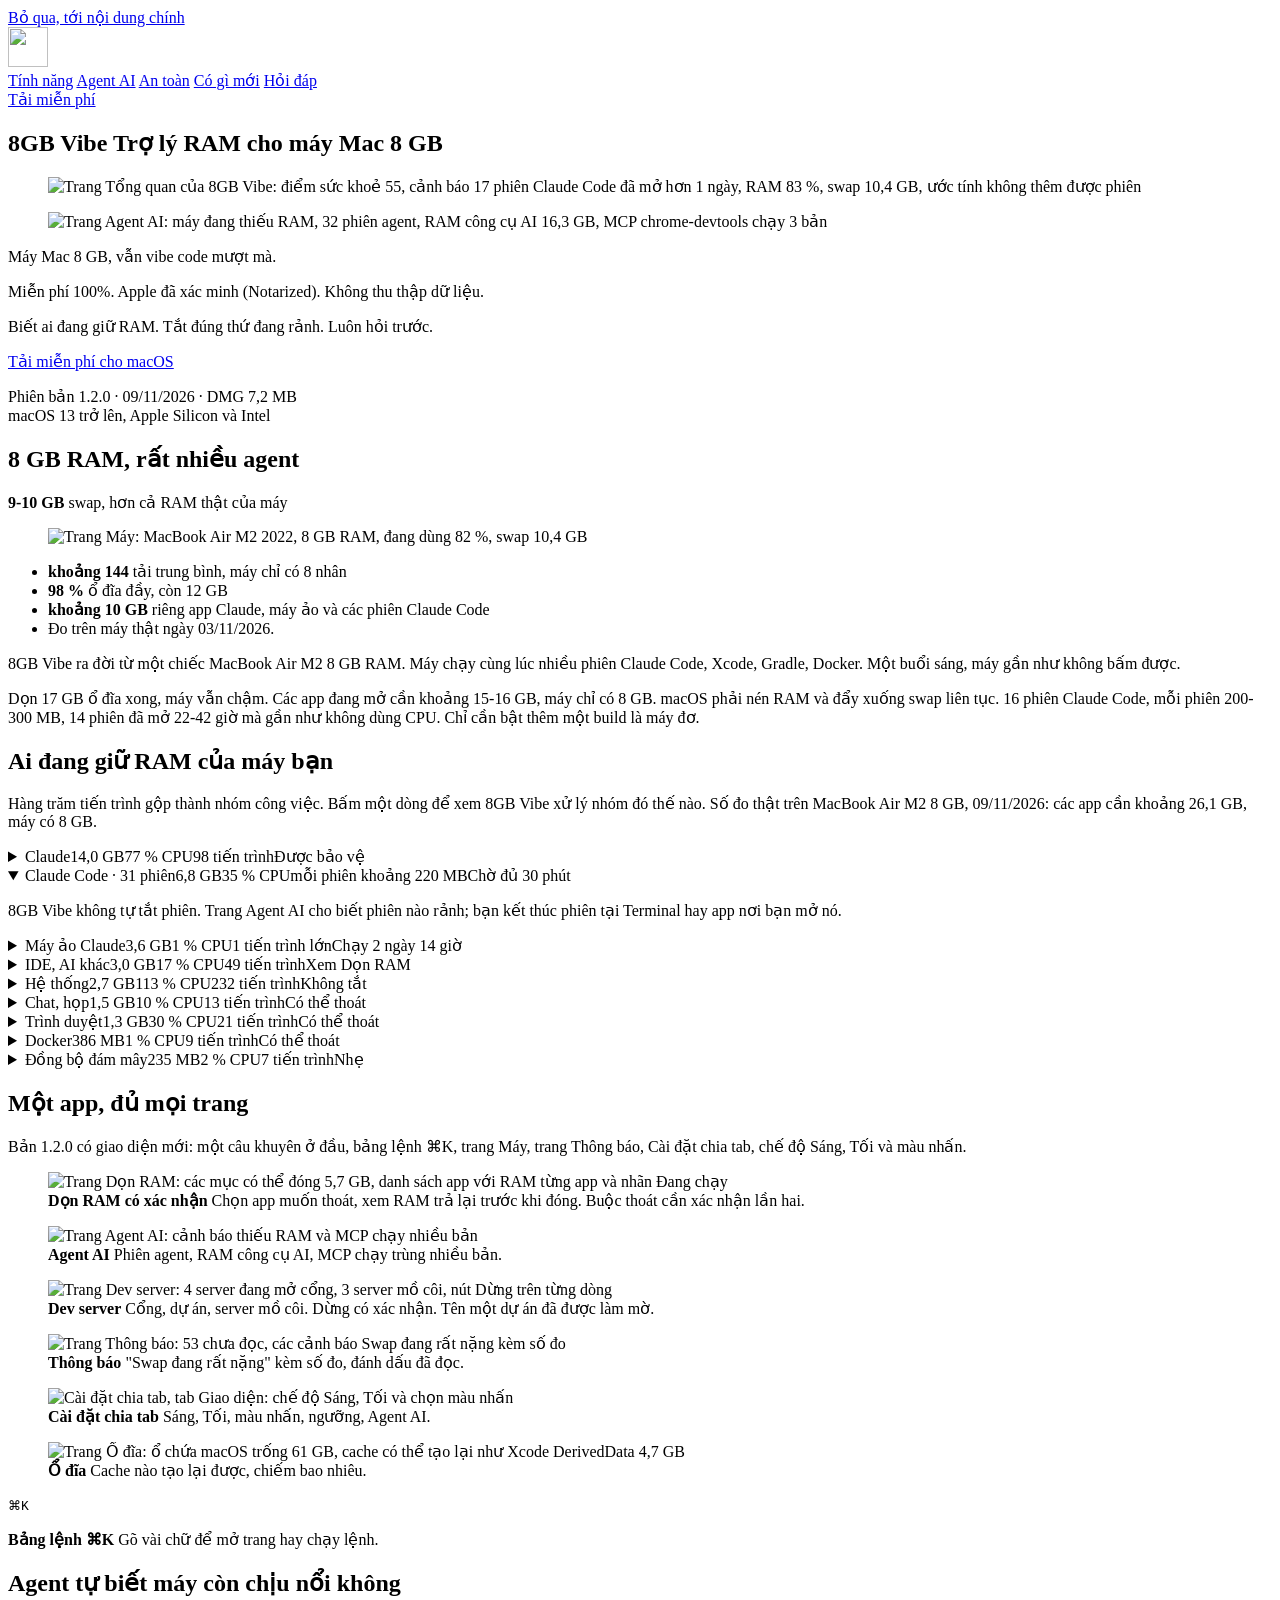
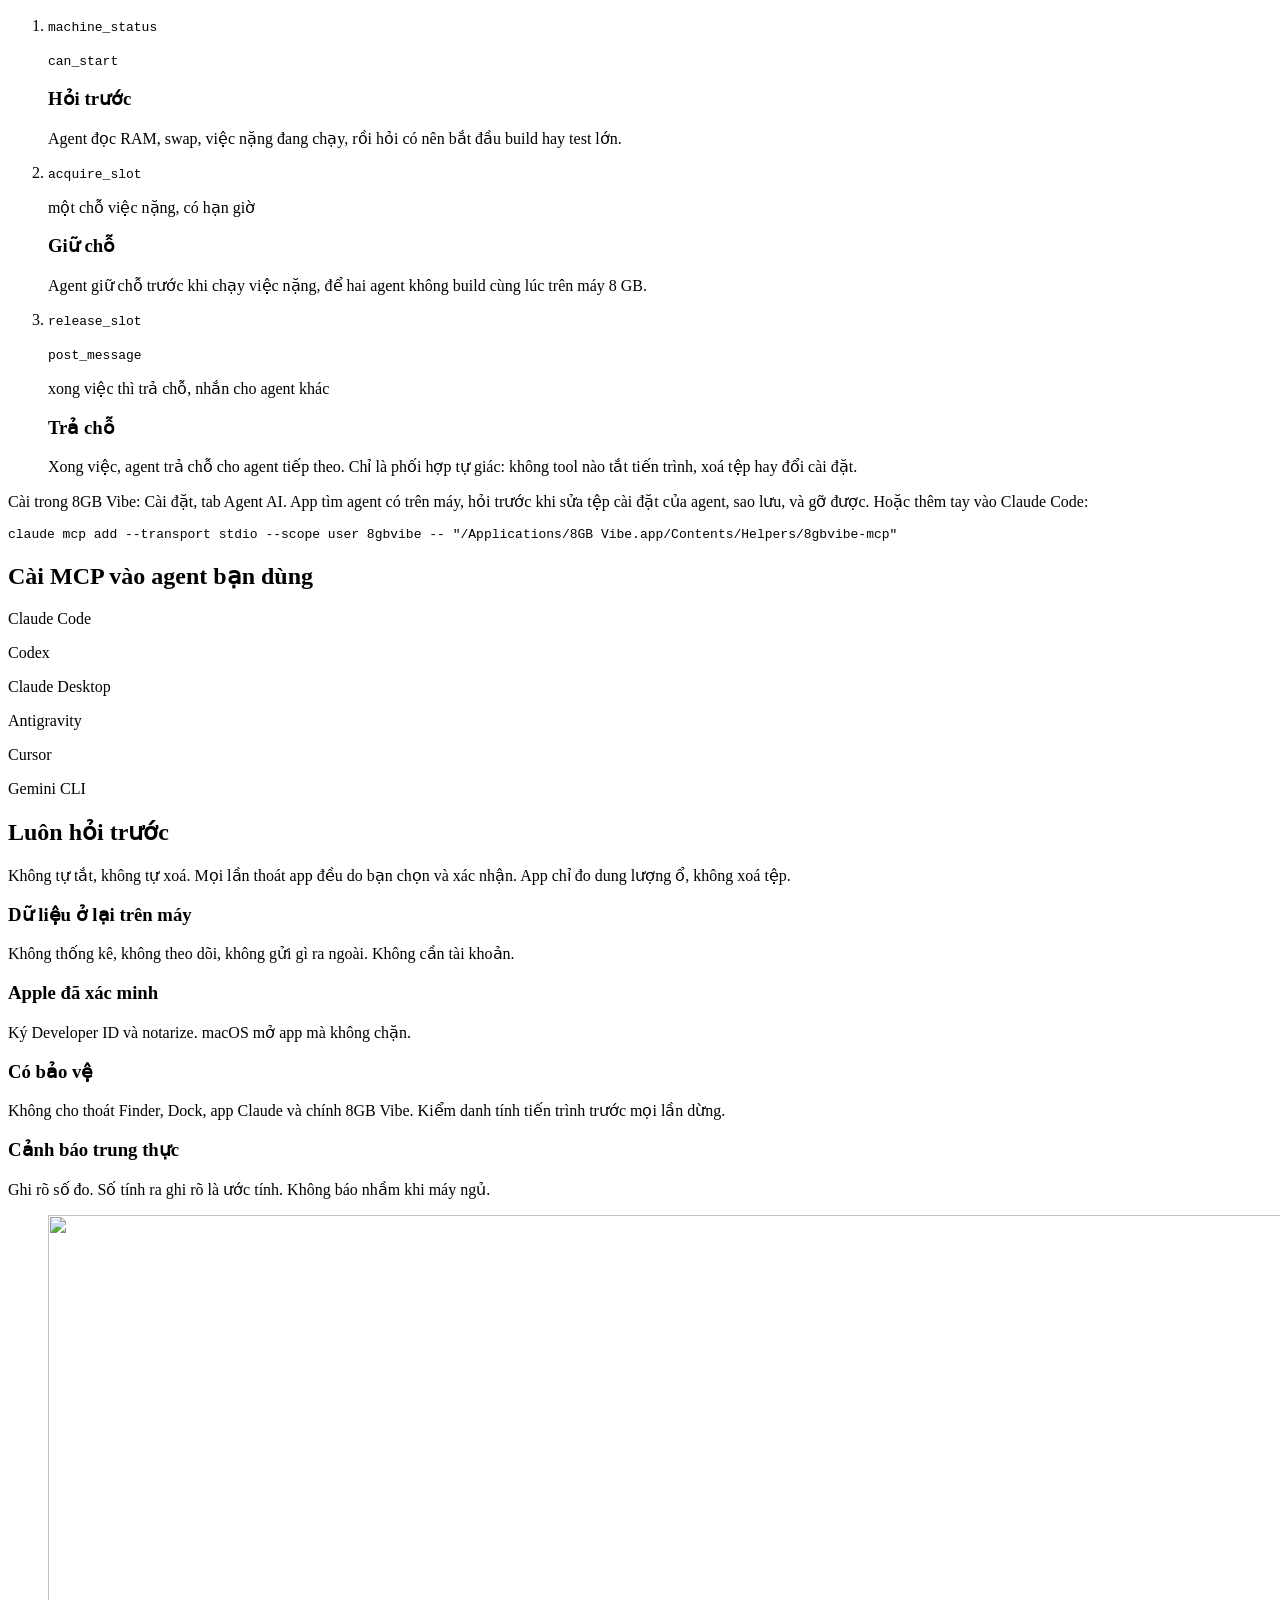
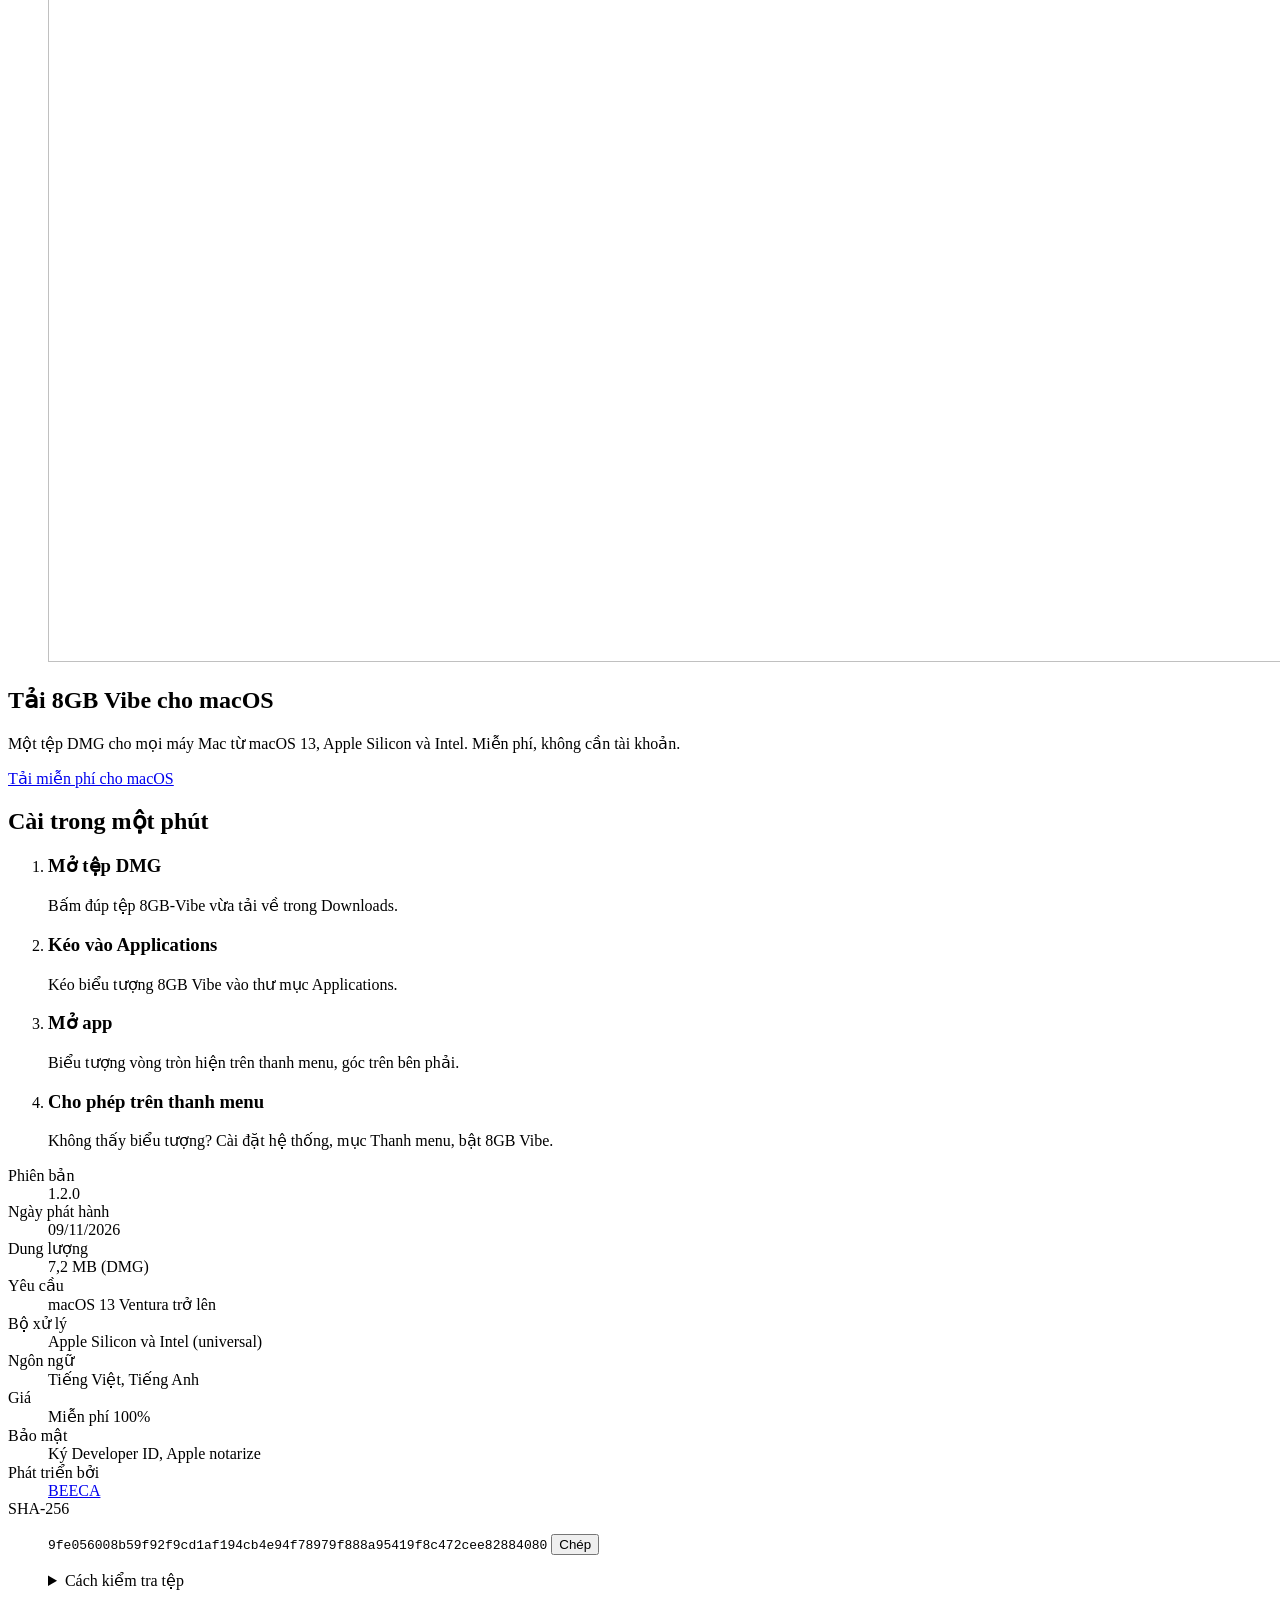
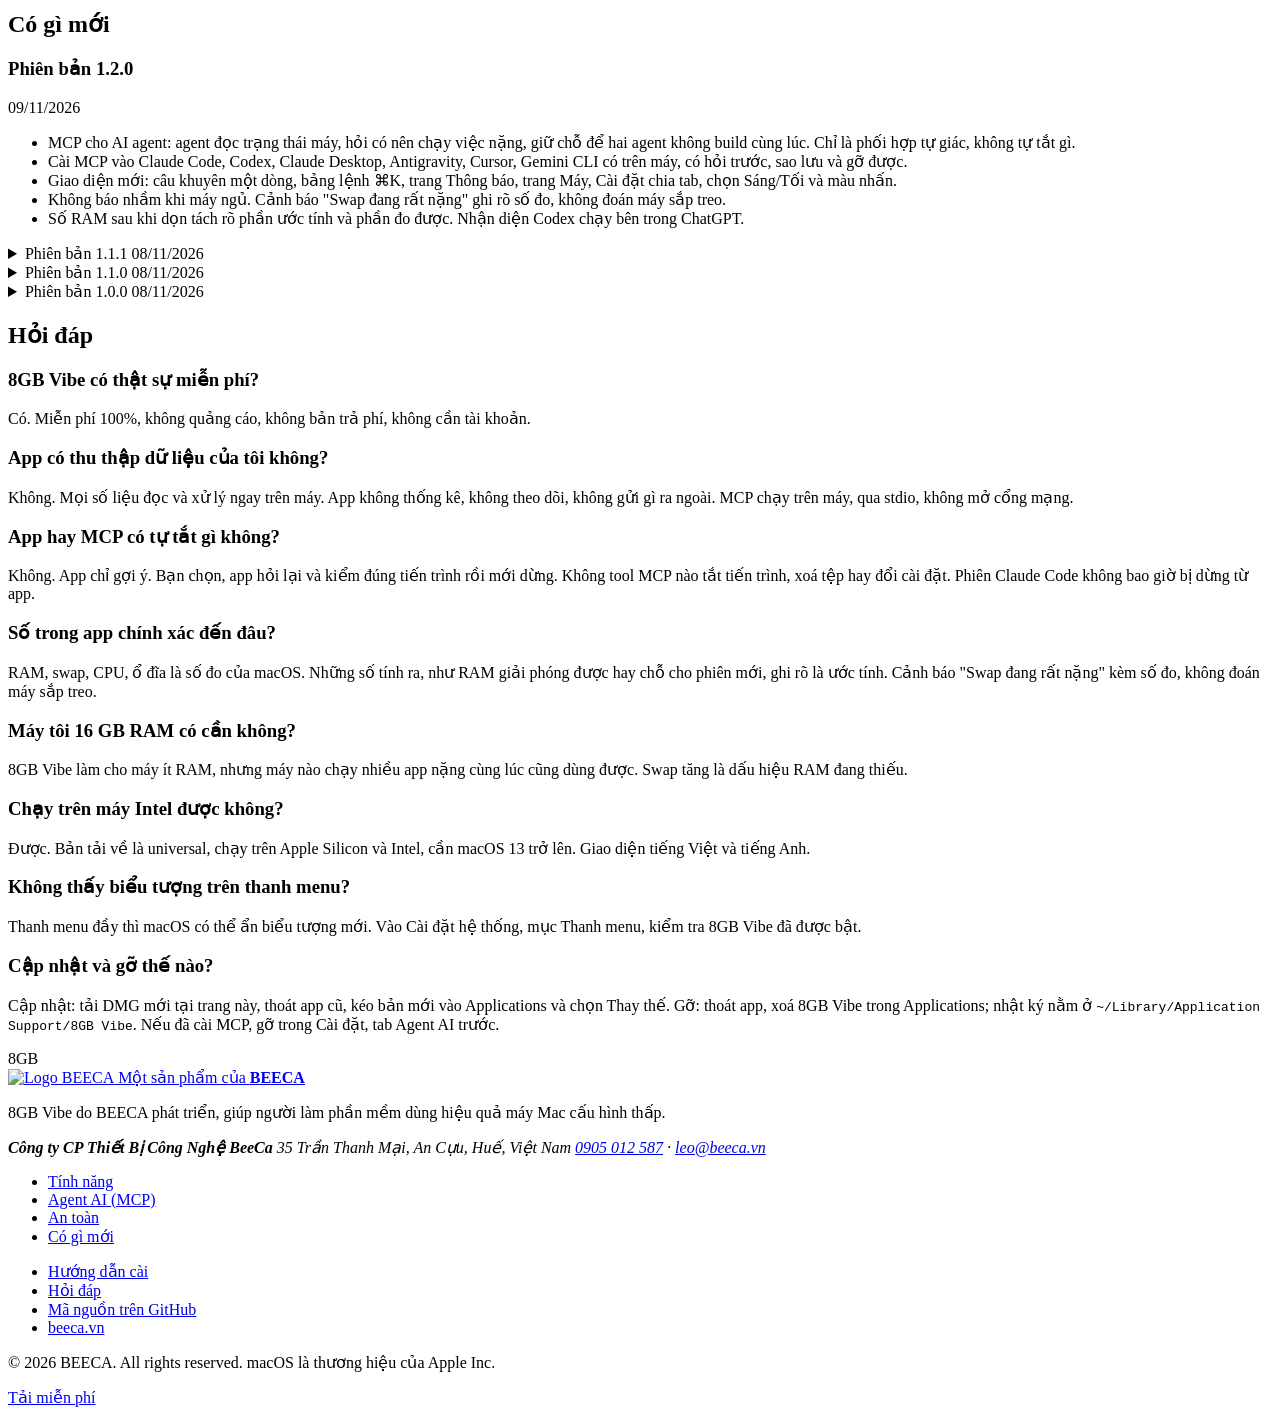
==== commit 26f4eb74: "8GB Vibe 1.2.0 Bản sạch xuất từ repo phát triển, phiên bản 1.2.0.  Co-Authored-By: Claude Opus 5.5 <" ====
--- a/web/index.html
+++ b/web/index.html
@@ -4,8 +4,8 @@
 <meta charset="utf-8">
 <meta name="viewport" content="width=device-width, initial-scale=1">
 <title>8GB Vibe - Trợ lý RAM cho máy Mac 8 GB | Miễn phí cho macOS</title>
-<meta name="description" content="Trợ lý cho người vibe code trên máy Mac 8 GB. Theo dõi RAM, swap, CPU, ổ đĩa và giúp tắt app đang chiếm tài nguyên. Miễn phí 100%.">
-<meta name="theme-color" content="#ffffff">
+<meta name="description" content="8GB Vibe: app thanh menu miễn phí cho máy Mac 8 GB. Theo dõi RAM, swap, agent AI, dev server; MCP giúp các agent phối hợp việc nặng. Luôn hỏi trước khi tắt gì.">
+<meta name="theme-color" content="#eef2f0">
 <meta name="color-scheme" content="light">
 <link rel="canonical" href="https://8gb.beeca.vn/">
 <link rel="icon" type="image/png" sizes="32x32" href="/favicon-32.png">
@@ -25,347 +25,184 @@
 
 <!-- PHIÊN BẢN: khi có bản mới, chạy web/cap-nhat-phien-ban.sh <tệp .dmg> (sửa cả khối này và các chỗ có data-pb) -->
 <script type="application/ld+json">
-{"@context":"https://schema.org","@type":"SoftwareApplication","name":"8GB Vibe","description":"Trợ lý cho người vibe code trên máy Mac 8 GB. Theo dõi RAM, swap, CPU, ổ đĩa và giúp tắt app đang chiếm tài nguyên.","operatingSystem":"macOS 13 trở lên","applicationCategory":"UtilitiesApplication","softwareVersion":"1.1.1","offers":{"@type":"Offer","price":"0","priceCurrency":"VND"},"publisher":{"@type":"Organization","name":"BEECA","url":"https://beeca.vn"},"fileSize":"3,7 MB","inLanguage":["vi","en"],"author":{"@type":"Organization","name":"BEECA","url":"https://beeca.vn"},"downloadUrl":"https://8gb.beeca.vn/tai-ve/8GB-Vibe-1.1.1.dmg"}
+{"@context":"https://schema.org","@type":"SoftwareApplication","name":"8GB Vibe","description":"Trợ lý cho người vibe code trên máy Mac 8 GB. Theo dõi RAM, swap, CPU, ổ đĩa và giúp tắt app đang chiếm tài nguyên.","operatingSystem":"macOS 13 trở lên","applicationCategory":"UtilitiesApplication","softwareVersion":"1.2.0","offers":{"@type":"Offer","price":"0","priceCurrency":"VND"},"publisher":{"@type":"Organization","name":"BEECA","url":"https://beeca.vn"},"fileSize":"7,2 MB","inLanguage":["vi","en"],"author":{"@type":"Organization","name":"BEECA","url":"https://beeca.vn"},"downloadUrl":"https://8gb.beeca.vn/tai-ve/8GB-Vibe-1.2.0.dmg"}
 </script>
-<link rel="stylesheet" href="/style.css?v=20261108d">
+<link rel="stylesheet" href="/style.css?v=20261109b">
 </head>
 <body>
 <a class="bo-qua" href="#noi-dung">Bỏ qua, tới nội dung chính</a>
 
 <header class="dau">
-<div class="khung dau-trong">
-<a class="thuong-hieu" href="/" aria-label="8GB Vibe, về đầu trang">
-<img src="/anh/icon-256.png" width="30" height="30" alt="">
-<span class="ten"><b>8GB</b> <span>Vibe</span></span>
-</a>
-<nav class="menu" aria-label="Mục chính">
+<a class="o-logo" href="/" aria-label="8GB Vibe, về đầu trang"><img src="/anh/icon-256.png" width="40" height="40" alt=""></a>
+<nav class="o-menu" aria-label="Mục chính">
 <a href="#tinh-nang">Tính năng</a>
-<a href="#moi">Mới 1.1</a>
+<a href="#mcp">Agent AI</a>
 <a href="#an-toan">An toàn</a>
-<a href="#cai-dat">Cài đặt</a>
+<a href="#phat-hanh">Có gì mới</a>
 <a href="#hoi-dap">Hỏi đáp</a>
 </nav>
-<a class="nut nut-nho" href="#tai-ve">Tải miễn phí</a>
-</div>
+<a class="o-tai" href="#tai-ve">Tải miễn phí</a>
 </header>
 
 <main id="noi-dung">
 
-<!-- HERO -->
+<!-- HERO: bảng hai nhân hai -->
 <section class="hero" aria-labelledby="tieu-de">
-<div class="khung hero-trong">
-<img class="hero-icon" src="/anh/icon-256.png" width="96" height="96" alt="Biểu tượng app 8GB Vibe">
-<p class="nhan"><span class="nhan-moi">Mới</span> Bản 1.1: Agent AI và Dev server</p>
-<h1 id="tieu-de"><span class="dong">Máy Mac 8&nbsp;GB,</span> <span class="dong">vẫn <span class="nw"><em>vibe code</em> mượt mà</span></span></h1>
-<p class="mo-ta">8GB Vibe là trợ lý trên thanh menu. App cho bạn biết ai đang chiếm RAM, vì sao máy chậm, và giúp tắt đúng thứ đang rảnh. Luôn hỏi trước khi làm.</p>
-
-<div class="hanh-dong">
-<!-- PHIÊN BẢN: đường dẫn tệp DMG -->
-<a class="nut nut-lon" data-pb="link" href="/tai-ve/8GB-Vibe-1.1.1.dmg" download><svg width="20" height="20" viewBox="0 0 24 24" aria-hidden="true"><path fill="currentColor" d="M16.4 12.6c0-2.6 2.1-3.8 2.2-3.9-1.2-1.8-3.1-2-3.7-2-1.6-.2-3.1.9-3.9.9-.8 0-2-.9-3.4-.9-1.7 0-3.3 1-4.2 2.6-1.8 3.1-.5 7.7 1.3 10.2.9 1.2 1.9 2.6 3.2 2.6 1.3-.1 1.8-.8 3.3-.8 1.6 0 2 .8 3.4.8 1.4 0 2.3-1.3 3.1-2.5 1-1.4 1.4-2.8 1.4-2.9 0 0-2.7-1-2.7-4.1zM13.9 5c.7-.9 1.2-2 1-3.2-1 0-2.3.7-3 1.6-.7.8-1.2 2-1.1 3.1 1.2.1 2.3-.6 3.1-1.5z"/></svg>Tải miễn phí cho macOS</a>
-<a class="nut nut-phu nut-lon" href="#tinh-nang">Xem tính năng</a>
-</div>
+<div class="o o-ten">
+<h1 id="tieu-de"><span class="ten-lon">8GB&nbsp;Vibe</span> <span class="ten-phu">Trợ lý RAM cho <span class="nw">máy Mac 8 GB</span></span></h1>
+</div>
+<figure class="o o-anh o-anh-1 man-chap"><img src="/anh/tong-quan-1600.jpg" srcset="/anh/tong-quan-800.jpg 800w, /anh/tong-quan-1600.jpg 1600w" sizes="(max-width: 760px) 100vw, 50vw" width="1600" height="1047" fetchpriority="high" alt="Trang Tổng quan của 8GB Vibe: điểm sức khoẻ 55, cảnh báo 17 phiên Claude Code đã mở hơn 1 ngày, RAM 83 %, swap 10,4 GB, ước tính không thêm được phiên"></figure>
+<figure class="o o-anh o-anh-2"><img src="/anh/agent-ai-1600.jpg" srcset="/anh/agent-ai-800.jpg 800w, /anh/agent-ai-1600.jpg 1600w" sizes="(max-width: 760px) 100vw, 50vw" width="1600" height="655" loading="lazy" decoding="async" alt="Trang Agent AI: máy đang thiếu RAM, 32 phiên agent, RAM công cụ AI 16,3 GB, MCP chrome-devtools chạy 3 bản"></figure>
+<div class="o o-toi">
+<p class="cau-lon"><span class="dong">Máy Mac 8 GB,</span> <span class="dong">vẫn <span class="nw">vibe code mượt mà.</span></span></p>
+<p class="cam-ket">Miễn phí 100%. Apple đã xác minh (Notarized). Không thu thập dữ liệu.</p>
+</div>
+<div class="o o-nhan">
+<p class="cau-lon">Biết ai đang giữ RAM. Tắt đúng thứ đang rảnh. Luôn hỏi trước.</p>
+<a class="nut" data-pb="link" href="/tai-ve/8GB-Vibe-1.2.0.dmg" download>Tải miễn phí cho macOS</a>
 <!-- PHIÊN BẢN: số phiên bản, ngày, dung lượng -->
-<p class="thong-tin-tai">Phiên bản <span data-pb="so">1.1.1</span><span class="ngan" aria-hidden="true"> · </span><span data-pb="ngay">08/11/2026</span><span class="ngan" aria-hidden="true"> · </span>DMG <span data-pb="dungluong">3,7 MB</span></p>
-<ul class="huy-hieu" aria-label="Thông tin tin cậy">
-<li><svg viewBox="0 0 24 24" fill="none" stroke="currentColor" stroke-width="2" stroke-linecap="round" stroke-linejoin="round" aria-hidden="true"><path d="M12 3l7 3v6c0 4.4-3 7.6-7 9-4-1.4-7-4.6-7-9V6z"/><path d="M9 12l2 2 4-4"/></svg>Đã được Apple xác minh (Notarized)</li>
-<li><svg viewBox="0 0 24 24" fill="none" stroke="currentColor" stroke-width="2.4" stroke-linecap="round" stroke-linejoin="round" aria-hidden="true"><circle cx="12" cy="12" r="9"/><path d="M8 12.5l2.7 2.7L16 10"/></svg>Ký Developer ID</li>
-<li><svg viewBox="0 0 24 24" fill="none" stroke="currentColor" stroke-width="2" stroke-linecap="round" stroke-linejoin="round" aria-hidden="true"><rect x="3" y="4" width="18" height="12" rx="2"/><path d="M2 20h20"/></svg>macOS 13 trở lên, Apple Silicon và Intel</li>
+<p class="thong-tin">Phiên bản <span data-pb="so">1.2.0</span> · <span data-pb="ngay">09/11/2026</span> · DMG <span data-pb="dungluong">7,2 MB</span><br>macOS 13 trở lên, Apple Silicon và Intel</p>
+</div>
+</section>
+
+<!-- VẤN ĐỀ -->
+<section class="bang-van-de" aria-labelledby="td-van-de">
+<div class="o o-khau-hieu"><h2 id="td-van-de"><span class="dong">8 GB RAM,</span> <span class="dong">rất nhiều agent</span></h2></div>
+<div class="o o-so"><p><b>9-10 GB</b> swap, hơn cả RAM thật của máy</p></div>
+<figure class="o o-anh"><img src="/anh/may-1600.jpg" srcset="/anh/may-800.jpg 800w, /anh/may-1600.jpg 1600w" sizes="(max-width: 760px) 100vw, 34vw" width="1600" height="1047" loading="lazy" decoding="async" alt="Trang Máy: MacBook Air M2 2022, 8 GB RAM, đang dùng 82 %, swap 10,4 GB"></figure>
+<div class="o o-van-ban">
+<ul class="so-do">
+<li><b>khoảng 144</b> tải trung bình, máy chỉ có 8 nhân</li>
+<li><b>98 %</b> ổ đĩa đầy, còn 12 GB</li>
+<li><b>khoảng 10 GB</b> riêng app Claude, máy ảo và các phiên Claude Code</li>
+<li class="nguon">Đo trên máy thật ngày 03/11/2026.</li>
 </ul>
-</div>
-
-<div class="khung">
-<figure class="anh-chinh">
-<img src="/anh/tong-quan-1600.jpg" srcset="/anh/tong-quan-800.jpg 800w, /anh/tong-quan-1600.jpg 1600w" sizes="(max-width: 1100px) 100vw, 1060px" width="1600" height="1110" fetchpriority="high" alt="Trang Tổng quan của 8GB Vibe: điểm sức khoẻ 62, Máy đang chậm, các app cần 24,8 GB trong khi máy có 8 GB, RAM 80 %, swap 9,5 GB, danh sách app chiếm RAM nhiều nhất">
-</figure>
-</div>
-
-<div class="dai-uy-tin">
-<ul>
-<li><svg viewBox="0 0 24 24" fill="none" stroke="currentColor" stroke-width="2" stroke-linecap="round" stroke-linejoin="round" aria-hidden="true"><path d="M12 3l7 3v6c0 4.4-3 7.6-7 9-4-1.4-7-4.6-7-9V6z"/><path d="M9 12l2 2 4-4"/></svg><div><b>Apple đã xác minh</b><span>Ký Developer ID và notarize. macOS mở app mà không cảnh báo.</span></div></li>
-<li><svg viewBox="0 0 24 24" fill="none" stroke="currentColor" stroke-width="2" stroke-linecap="round" stroke-linejoin="round" aria-hidden="true"><rect x="5" y="11" width="14" height="10" rx="2"/><path d="M8 11V8a4 4 0 0 1 8 0v3"/></svg><div><b>Dữ liệu ở lại trên máy</b><span>Không gửi gì ra ngoài. Không cần tài khoản.</span></div></li>
-<li><svg viewBox="0 0 24 24" fill="none" stroke="currentColor" stroke-width="2" stroke-linecap="round" stroke-linejoin="round" aria-hidden="true"><rect x="3" y="8" width="18" height="5" rx="1"/><path d="M5 13v8h14v-8M12 8v13M12 8c-1.5-3-5-3.5-5-1s5 1 5 1zm0 0c1.5-3 5-3.5 5-1s-5 1-5 1z"/></svg><div><b>Miễn phí 100%</b><span>Không quảng cáo, không bản trả phí.</span></div></li>
-<li><svg viewBox="0 0 24 24" fill="none" stroke="currentColor" stroke-width="2.4" stroke-linecap="round" stroke-linejoin="round" aria-hidden="true"><circle cx="12" cy="12" r="9"/><path d="M8 12.5l2.7 2.7L16 10"/></svg><div><b>Luôn hỏi trước</b><span>Không tự tắt app, không tự xoá tệp.</span></div></li>
-</ul>
-</div>
-</section>
-
-<!-- VẤN ĐỀ -->
-<section class="muc" id="van-de" aria-labelledby="td-van-de">
-<div class="khung">
-<div class="dau-muc">
-<p class="mo-dau">Vì sao có 8GB Vibe</p>
-<h2 id="td-van-de">Máy 8&nbsp;GB&nbsp;RAM, <span class="nw">làm việc nặng,</span> rồi&nbsp;đơ</h2>
-<p class="dan">8GB Vibe ra đời từ một chiếc MacBook Air M2 8 GB RAM. Máy chạy cùng lúc nhiều phiên Claude Code, Xcode, Gradle, Docker. Một buổi sáng, máy gần như không bấm được.</p>
-</div>
-
-<div class="so-lieu">
-<div class="o-so"><b><i>khoảng</i>144</b><span>tải trung bình, trong khi máy chỉ có 8 nhân</span></div>
-<div class="o-so"><b>9-10 GB</b><span>swap, hơn cả RAM thật của máy</span></div>
-<div class="o-so"><b>98 %</b><span>ổ đĩa đầy, chỉ còn 12 GB trống</span></div>
-<div class="o-so"><b><i>khoảng</i>10 GB</b><span>riêng app Claude, máy ảo của Claude và các phiên Claude Code</span></div>
-</div>
-
-<div class="hai-cot">
-<div>
-<h3>Nguyên nhân chính là&nbsp;RAM</h3>
-<p>Dọn 17 GB ổ đĩa xong, máy vẫn chậm. Các app đang mở cần khoảng 15-16 GB, máy chỉ có 8 GB. macOS phải nén RAM và đẩy xuống swap liên tục. CPU bận nén và đọc ghi swap (42 % system) thay vì làm việc thật.</p>
-</div>
-<div>
-<h3>Nhiều thứ đang rảnh vẫn giữ&nbsp;RAM</h3>
-<p>16 phiên Claude Code, mỗi phiên 200-300 MB. 14 phiên đã mở 22-42 giờ, gần như không dùng CPU. Chỉ cần bật thêm Simulator, Xcode build hoặc Gradle build là máy đơ.</p>
-</div>
-</div>
-<p class="ghi-nguon">Số liệu đo trên máy thật ngày 03/11/2026.</p>
-</div>
-</section>
-
-<!-- TÍNH NĂNG -->
-<section class="muc muc-nen" id="tinh-nang" aria-labelledby="td-tinh-nang">
-<div class="khung">
-<div class="dau-muc giua">
-<p class="mo-dau">Tính năng</p>
-<h2 id="td-tinh-nang"><span class="nw">Thấy rõ,</span> <span class="nw">quyết nhanh,</span> <span class="nw">máy mượt lại</span></h2>
-<p class="dan">Mọi số liệu đọc ngay trên máy. Mọi hành động đều qua hộp xác nhận.</p>
-</div>
-
-<div class="hang">
-<div class="hang-chu">
-<h3>Biết ngay máy <span class="nw">khoẻ hay yếu</span></h3>
-<p>Điểm sức khoẻ từ 0 đến 100, kèm một câu dễ hiểu vì sao máy chậm.</p>
-<ul class="diem">
-<li>RAM, swap, tải CPU, ổ trống, mỗi thẻ có biểu đồ.</li>
-<li>"Ai đang chiếm RAM" kèm icon thật của từng app.</li>
-<li>Gợi ý nên tắt gì khi máy căng.</li>
-</ul>
-</div>
-<figure class="hang-anh">
-<img src="/anh/tong-quan-1600.jpg" srcset="/anh/tong-quan-800.jpg 800w, /anh/tong-quan-1600.jpg 1600w" sizes="(max-width: 820px) 100vw, 680px" width="1600" height="1110" loading="lazy" decoding="async" alt="Trang Tổng quan: vòng điểm sức khoẻ, bốn thẻ chỉ số và danh sách app chiếm RAM">
-<figcaption>Tổng quan</figcaption>
-</figure>
-</div>
-
-<div class="hang dao">
-<div class="hang-chu">
-<h3><span class="nw">Ngân sách RAM,</span> gộp theo <span class="nw">nhóm công việc</span></h3>
-<p>So RAM các app thật sự cần với RAM máy có. Tính cả phần đã nén và swap, không chỉ phần đang nằm trong RAM.</p>
-<ul class="diem">
-<li>Hàng trăm tiến trình gộp thành Claude, Xcode, Android, Docker, trình duyệt...</li>
-<li>Mở rộng từng nhóm khi cần xem kỹ.</li>
-<li>Bảng Tiến trình đầy đủ, sắp xếp và tìm kiếm.</li>
-</ul>
-</div>
-<figure class="hang-anh">
-<img src="/anh/bo-nho-1600.jpg" srcset="/anh/bo-nho-800.jpg 800w, /anh/bo-nho-1600.jpg 1600w" sizes="(max-width: 820px) 100vw, 680px" width="1600" height="1110" loading="lazy" decoding="async" alt="Trang Bộ nhớ: thanh ngân sách RAM chia theo nhóm, các app cần 24,7 GB trong khi máy có 8 GB, bảng nhóm Claude, Hệ thống, IDE, Trình duyệt">
-<figcaption>Bộ nhớ</figcaption>
-</figure>
-</div>
-
-<div class="hang">
-<div class="hang-chu">
-<h3><span class="nw">Dọn RAM,</span> <span class="nw">luôn có xác nhận</span></h3>
-<p>Danh sách app, Simulator, Gradle daemon, emulator đang chiếm RAM. Gợi ý thứ rảnh trên 30 phút.</p>
-<ul class="diem">
-<li>Bạn chọn, app hỏi lại rồi mới thoát. Esc là huỷ.</li>
-<li>App tự lưu rồi đóng. Buộc thoát cần xác nhận lần hai.</li>
-<li>Không cho thoát Finder, Dock, app Claude và chính 8GB Vibe.</li>
-<li>Mọi lần thoát đều ghi nhật ký.</li>
-</ul>
-</div>
-<figure class="hang-anh">
-<img src="/anh/don-ram-1600.jpg" srcset="/anh/don-ram-800.jpg 800w, /anh/don-ram-1600.jpg 1600w" sizes="(max-width: 820px) 100vw, 680px" width="1600" height="1110" loading="lazy" decoding="async" alt="Trang Dọn RAM: có thể giải phóng tối đa 6,3 GB, danh sách app đang chạy có ô chọn và RAM từng app">
-<figcaption>Dọn RAM</figcaption>
-</figure>
-</div>
-
-<div class="hang dao">
-<div class="hang-chu">
-<h3><span class="nw">Ổ đĩa:</span> biết cái gì <span class="nw">đang chiếm chỗ</span></h3>
-<p>Đo cache và dữ liệu lớn đã biết, chia ba mức: an toàn, cần xem, của app khác. App chỉ đo, không xoá tệp nào.</p>
-<ul class="diem">
-<li>Xcode DerivedData, Homebrew, npm, pip, uv, Gradle...</li>
-<li>Kèm cách dọn chuẩn cho từng loại.</li>
-</ul>
-</div>
-<figure class="hang-anh">
-<img src="/anh/o-dia-1600.jpg" srcset="/anh/o-dia-800.jpg 800w, /anh/o-dia-1600.jpg 1600w" sizes="(max-width: 820px) 100vw, 680px" width="1600" height="1110" loading="lazy" decoding="async" alt="Trang Ổ đĩa: dung lượng Macintosh HD và danh sách cache an toàn như Xcode DerivedData 4,7 GB, Homebrew 2,2 GB">
-<figcaption>Ổ đĩa</figcaption>
-</figure>
-</div>
-
-<div class="luoi-them">
-<h3>Và còn nữa</h3>
-<div class="luoi">
-<article class="the">
-<div class="bieu-tuong"><svg viewBox="0 0 24 24" aria-hidden="true"><circle cx="12" cy="12" r="8"/><path d="M12 4a8 8 0 0 1 8 8"/></svg></div>
-<h3>Biểu tượng thanh menu</h3>
-<p>Vòng tròn đầy theo % RAM, đổi màu xanh, cam, đỏ theo mức căng, kèm số swap. Bấm vào để xem nhanh.</p>
-</article>
-<article class="the">
-<div class="bieu-tuong"><svg viewBox="0 0 24 24" aria-hidden="true"><path d="M6 16V11a6 6 0 0 1 12 0v5l2 2H4z"/><path d="M10 21h4"/></svg></div>
-<h3>Cảnh báo <span class="nw">"Máy đang chậm"</span></h3>
-<p>Báo kèm gợi ý nên tắt gì, bấm vào mở trang Dọn RAM. Báo thêm khi ổ gần đầy. Mỗi loại tối đa 30 phút một lần.</p>
-</article>
-<article class="the">
-<div class="bieu-tuong"><svg viewBox="0 0 24 24" aria-hidden="true"><path d="M4 6h16M4 12h16M4 18h10"/></svg></div>
-<h3>Ngưỡng chỉnh được</h3>
-<p>Swap, ổ trống, tải CPU, số phiên, thời gian coi là rảnh. Chỉnh trong Cài đặt.</p>
-</article>
-<article class="the">
-<div class="bieu-tuong"><svg viewBox="0 0 24 24" aria-hidden="true"><path d="M12 8v4l3 2"/><circle cx="12" cy="12" r="9"/></svg></div>
-<h3>Chạy nền</h3>
-<p>Liệt kê dịch vụ tự chạy khi khởi động máy (LaunchAgents, LaunchDaemons). Chỉ xem.</p>
-</article>
-<article class="the">
-<div class="bieu-tuong"><svg viewBox="0 0 24 24" aria-hidden="true"><path d="M8 4h8l4 4v12H4V4z"/><path d="M8 12h8M8 16h5"/></svg></div>
-<h3>Nhật ký</h3>
-<p>Ghi mọi lần thoát app: thời điểm, đối tượng, RAM giải phóng, kết quả.</p>
-</article>
-<article class="the">
-<div class="bieu-tuong"><svg viewBox="0 0 24 24" aria-hidden="true"><path d="M13 3L5 14h6l-1 7 8-11h-6z"/></svg></div>
-<h3>Nhẹ</h3>
-<p>Mục tiêu dưới 50 MB RAM. Đo ngày 08/11/2026: khoảng 24 MB, gần 0 % CPU khi chạy nền.</p>
-</article>
-</div>
-</div>
-</div>
-</section>
-
-<!-- MỚI TRONG 1.1 -->
-<section class="muc" id="moi" aria-labelledby="td-moi">
-<div class="khung">
-<div class="dau-muc giua">
-<p class="mo-dau">Mới trong bản 1.1</p>
-<h2 id="td-moi">Dành riêng cho người làm&nbsp;việc <span class="nw">cùng agent AI</span></h2>
-<p class="dan">Biết các agent đang chạy gì, tốn bao nhiêu RAM, còn chỗ cho phiên mới không. Dọn server bị bỏ quên, có xác nhận.</p>
-</div>
-
-<div class="hang">
-<div class="hang-chu">
-<span class="nhan-moi">Mới</span>
-<h3><span class="nw">Agent AI:</span> còn chỗ cho <span class="nw">bao nhiêu phiên nữa</span></h3>
-<p>Gom agent dòng lệnh (Claude Code, Codex CLI, Antigravity CLI...), app AI và IDE có AI theo từng phiên.</p>
-<ul class="diem">
-<li>Ước tính còn chỗ cho bao nhiêu phiên agent nữa trước khi phải swap.</li>
-<li>MCP server theo từng phiên và RAM của chúng. Báo khi một MCP chạy nhiều bản cùng lúc.</li>
-<li>Máy ảo Cowork của app Claude hiện riêng, kèm gợi ý cách trả RAM.</li>
-<li>Gợi ý khi một phiên phình RAM. App chỉ gợi ý, không tự tắt.</li>
-</ul>
-</div>
-<figure class="hang-anh">
-<img src="/anh/agent-ai-1600.jpg" srcset="/anh/agent-ai-800.jpg 800w, /anh/agent-ai-1600.jpg 1600w" sizes="(max-width: 820px) 100vw, 680px" width="1600" height="1110" loading="lazy" decoding="async" alt="Trang Agent AI: hết chỗ cho phiên mới, 28 phiên agent, RAM công cụ AI 16,1 GB, danh sách Claude Code, app Claude, máy ảo Cowork, ChatGPT và Antigravity">
-<figcaption>Agent AI</figcaption>
-</figure>
-</div>
-
-<div class="hang dao">
-<div class="hang-chu">
-<span class="nhan-moi">Mới</span>
-<h3><span class="nw">Dev server</span> và <span class="nw">tiến trình mồ côi</span></h3>
-<p>Thấy mọi server đang mở cổng: dự án, loại, cổng, ai đã chạy, RAM, rảnh bao lâu.</p>
-<ul class="diem">
-<li>Đánh dấu tiến trình mồ côi: agent hay Terminal đã đóng nhưng server vẫn chạy.</li>
-<li>Biết nguồn gốc, ví dụ "Mồ côi của Claude Code (dự án)". Gộp lại để dừng một lần.</li>
-<li>Chuột phải để mở trình duyệt hoặc dừng, qua hộp xác nhận.</li>
-<li>Kiểm danh tính tiến trình trước mọi lần dừng, tránh dừng nhầm.</li>
-</ul>
-</div>
-<figure class="hang-anh">
-<img src="/anh/dev-server-1600.jpg" srcset="/anh/dev-server-800.jpg 800w, /anh/dev-server-1600.jpg 1600w" sizes="(max-width: 820px) 100vw, 680px" width="1600" height="1110" loading="lazy" decoding="async" alt="Trang Dev server: 4 server đang mở cổng, 3 server mồ côi, bảng dự án, loại, cổng, nguồn chạy, RAM và trạng thái">
-<figcaption>Dev server. Tên một dự án đã được làm mờ.</figcaption>
-</figure>
-</div>
-</div>
+<div class="doan">
+<p>8GB Vibe ra đời từ một chiếc MacBook Air M2 8 GB RAM. Máy chạy cùng lúc nhiều phiên Claude Code, Xcode, Gradle, Docker. Một buổi sáng, máy gần như không bấm được.</p>
+<p>Dọn 17 GB ổ đĩa xong, máy vẫn chậm. Các app đang mở cần khoảng 15-16 GB, máy chỉ có 8 GB. macOS phải nén RAM và đẩy xuống swap liên tục. 16 phiên Claude Code, mỗi phiên 200-300 MB, 14 phiên đã mở 22-42 giờ mà gần như không dùng CPU. Chỉ cần bật thêm một build là máy đơ.</p>
+</div>
+</div>
+</section>
+
+<!-- BẢNG RAM: thứ người xem bấm được -->
+<section class="bang-ram" id="tinh-nang" aria-labelledby="td-ram">
+<div class="bang-ram-dau">
+<h2 id="td-ram"><span class="nw">Ai đang giữ RAM</span> <span class="nw">của máy bạn</span></h2>
+<p>Hàng trăm tiến trình gộp thành nhóm công việc. Bấm một dòng để xem 8GB Vibe xử lý nhóm đó thế nào. Số đo thật trên MacBook Air M2 8 GB, 09/11/2026: các app cần khoảng 26,1 GB, máy có 8 GB.</p>
+</div>
+<div class="bang-dong" data-ui>
+<details class="dong-ram"><summary><span class="r-ten">Claude</span><span class="r-ram">14,0 GB</span><span class="r-cpu">77 % CPU</span><span class="r-phu">98 tiến trình</span><span class="r-tt tt-bv">Được bảo vệ</span></summary><p>Gồm app Claude, máy ảo của Claude và 31 phiên Claude Code. App Claude được bảo vệ: 8GB Vibe không cho thoát từ app, để không ngắt công việc bên trong.</p></details>
+<details class="dong-ram" open><summary><span class="r-ten">Claude Code · 31 phiên</span><span class="r-ram">6,8 GB</span><span class="r-cpu">35 % CPU</span><span class="r-phu">mỗi phiên khoảng 220 MB</span><span class="r-tt tt-cho">Chờ đủ 30 phút</span></summary><p>8GB Vibe không tự tắt phiên. Trang Agent AI cho biết phiên nào rảnh; bạn kết thúc phiên tại Terminal hay app nơi bạn mở nó.</p></details>
+<details class="dong-ram"><summary><span class="r-ten">Máy ảo Claude</span><span class="r-ram">3,6 GB</span><span class="r-cpu">1 % CPU</span><span class="r-phu">1 tiến trình lớn</span><span class="r-tt tt-cho">Chạy 2 ngày 14 giờ</span></summary><p>Máy ảo Cowork của app Claude. Không dùng Cowork thì thoát app Claude (Cmd+Q) để trả RAM.</p></details>
+<details class="dong-ram"><summary><span class="r-ten">IDE, AI khác</span><span class="r-ram">3,0 GB</span><span class="r-cpu">17 % CPU</span><span class="r-phu">49 tiến trình</span><span class="r-tt tt-goi">Xem Dọn RAM</span></summary><p>Cursor, Antigravity và các công cụ AI khác. Dọn RAM gợi ý app rảnh trên 30 phút, luôn qua hộp xác nhận.</p></details>
+<details class="dong-ram"><summary><span class="r-ten">Hệ thống</span><span class="r-ram">2,7 GB</span><span class="r-cpu">113 % CPU</span><span class="r-phu">232 tiến trình</span><span class="r-tt tt-bv">Không tắt</span></summary><p>Dịch vụ của macOS. 8GB Vibe chỉ hiện để bạn biết, không bao giờ tắt.</p></details>
+<details class="dong-ram"><summary><span class="r-ten">Chat, họp</span><span class="r-ram">1,5 GB</span><span class="r-cpu">10 % CPU</span><span class="r-phu">13 tiến trình</span><span class="r-tt tt-goi">Có thể thoát</span></summary><p>Zalo, Slack, Zoom... Có thể thoát khi đang build nặng, mở lại sau.</p></details>
+<details class="dong-ram"><summary><span class="r-ten">Trình duyệt</span><span class="r-ram">1,3 GB</span><span class="r-cpu">30 % CPU</span><span class="r-phu">21 tiến trình</span><span class="r-tt tt-goi">Có thể thoát</span></summary><p>Mỗi tab là một tiến trình. Bảng Tiến trình cho biết tab nào nặng.</p></details>
+<details class="dong-ram"><summary><span class="r-ten">Docker</span><span class="r-ram">386 MB</span><span class="r-cpu">1 % CPU</span><span class="r-phu">9 tiến trình</span><span class="r-tt tt-goi">Có thể thoát</span></summary><p>Máy ảo Docker giữ RAM cả khi không có container. Tắt Docker Desktop khi không dùng.</p></details>
+<details class="dong-ram"><summary><span class="r-ten">Đồng bộ đám mây</span><span class="r-ram">235 MB</span><span class="r-cpu">2 % CPU</span><span class="r-phu">7 tiến trình</span><span class="r-tt tt-nhe">Nhẹ</span></summary><p>iCloud, Google Drive, Dropbox. Nhẹ, nhưng đọc ghi ổ nhiều khi đồng bộ.</p></details>
+</div>
+</section>
+
+<!-- CẬN CẢNH -->
+<section class="can-canh" aria-labelledby="td-can-canh">
+<div class="o o-td"><h2 id="td-can-canh"><span class="nw">Một app,</span> <span class="nw">đủ mọi trang</span></h2><p>Bản 1.2.0 có giao diện mới: một câu khuyên ở đầu, bảng lệnh ⌘K, trang Máy, trang Thông báo, Cài đặt chia tab, chế độ Sáng, Tối và màu nhấn.</p></div>
+<figure class="o o-hinh lon"><img src="/anh/don-ram-1600.jpg" srcset="/anh/don-ram-800.jpg 800w, /anh/don-ram-1600.jpg 1600w" sizes="(max-width: 760px) 100vw, 50vw" width="1600" height="1047" loading="lazy" decoding="async" alt="Trang Dọn RAM: các mục có thể đóng 5,7 GB, danh sách app với RAM từng app và nhãn Đang chạy"><figcaption><b>Dọn RAM có xác nhận</b> Chọn app muốn thoát, xem RAM trả lại trước khi đóng. Buộc thoát cần xác nhận lần hai.</figcaption></figure>
+<figure class="o o-hinh doc"><img src="/anh/agent-ai-1600.jpg" srcset="/anh/agent-ai-800.jpg 800w, /anh/agent-ai-1600.jpg 1600w" sizes="(max-width: 760px) 100vw, 25vw" width="1600" height="655" loading="lazy" decoding="async" alt="Trang Agent AI: cảnh báo thiếu RAM và MCP chạy nhiều bản"><figcaption><b>Agent AI</b> Phiên agent, RAM công cụ AI, MCP chạy trùng nhiều bản.</figcaption></figure>
+<figure class="o o-hinh doc"><img src="/anh/dev-server-1600.jpg" srcset="/anh/dev-server-800.jpg 800w, /anh/dev-server-1600.jpg 1600w" sizes="(max-width: 760px) 100vw, 25vw" width="1600" height="1047" loading="lazy" decoding="async" alt="Trang Dev server: 4 server đang mở cổng, 3 server mồ côi, nút Dừng trên từng dòng"><figcaption><b>Dev server</b> Cổng, dự án, server mồ côi. Dừng có xác nhận. Tên một dự án đã được làm mờ.</figcaption></figure>
+<figure class="o o-hinh"><img src="/anh/thong-bao-1600.jpg" srcset="/anh/thong-bao-800.jpg 800w, /anh/thong-bao-1600.jpg 1600w" sizes="(max-width: 760px) 100vw, 25vw" width="1600" height="1047" loading="lazy" decoding="async" alt="Trang Thông báo: 53 chưa đọc, các cảnh báo Swap đang rất nặng kèm số đo"><figcaption><b>Thông báo</b> "Swap đang rất nặng" kèm số đo, đánh dấu đã đọc.</figcaption></figure>
+<figure class="o o-hinh"><img src="/anh/cai-dat-1600.jpg" srcset="/anh/cai-dat-800.jpg 800w, /anh/cai-dat-1600.jpg 1600w" sizes="(max-width: 760px) 100vw, 25vw" width="1600" height="1047" loading="lazy" decoding="async" alt="Cài đặt chia tab, tab Giao diện: chế độ Sáng, Tối và chọn màu nhấn"><figcaption><b>Cài đặt chia tab</b> Sáng, Tối, màu nhấn, ngưỡng, Agent AI.</figcaption></figure>
+<figure class="o o-hinh"><img src="/anh/o-dia-1600.jpg" srcset="/anh/o-dia-800.jpg 800w, /anh/o-dia-1600.jpg 1600w" sizes="(max-width: 760px) 100vw, 25vw" width="1600" height="1047" loading="lazy" decoding="async" alt="Trang Ổ đĩa: ổ chứa macOS trống 61 GB, cache có thể tạo lại như Xcode DerivedData 4,7 GB"><figcaption><b>Ổ đĩa</b> Cache nào tạo lại được, chiếm bao nhiêu.</figcaption></figure>
+<div class="o o-phim" data-ui><p class="phim" aria-hidden="true"><kbd>⌘</kbd><kbd>K</kbd></p><p><b>Bảng lệnh ⌘K</b> Gõ vài chữ để mở trang hay chạy lệnh.</p></div>
+</section>
+
+<!-- MCP -->
+<section class="mcp" id="mcp" aria-labelledby="td-mcp">
+<h2 id="td-mcp"><span class="dong">Agent tự biết</span> <span class="dong">máy còn chịu nổi không</span></h2>
+<ol class="buoc-lon">
+<li><div class="o khoi k1" data-ui><p><code>machine_status</code></p><p><code>can_start</code></p></div><h3>Hỏi trước</h3><p>Agent đọc RAM, swap, việc nặng đang chạy, rồi hỏi có nên bắt đầu build hay test lớn.</p></li>
+<li><div class="o khoi k2" data-ui><p><code>acquire_slot</code></p><p class="nho">một chỗ việc nặng, có hạn giờ</p></div><h3>Giữ chỗ</h3><p>Agent giữ chỗ trước khi chạy việc nặng, để hai agent không build cùng lúc trên máy 8 GB.</p></li>
+<li><div class="o khoi k3" data-ui><p><code>release_slot</code></p><p><code>post_message</code></p><p class="nho">xong việc thì trả chỗ, nhắn cho agent khác</p></div><h3>Trả chỗ</h3><p>Xong việc, agent trả chỗ cho agent tiếp theo. Chỉ là phối hợp tự giác: không tool nào tắt tiến trình, xoá tệp hay đổi cài đặt.</p></li>
+</ol>
+<div class="mcp-cai">
+<p>Cài trong 8GB Vibe: Cài đặt, tab Agent AI. App tìm agent có trên máy, hỏi trước khi sửa tệp cài đặt của agent, sao lưu, và gỡ được. Hoặc thêm tay vào Claude Code:</p>
+<pre><code>claude mcp add --transport stdio --scope user 8gbvibe -- "/Applications/8GB Vibe.app/Contents/Helpers/8gbvibe-mcp"</code></pre>
+</div>
+</section>
+
+<!-- AGENT ĐƯỢC HỖ TRỢ -->
+<section class="ten-agent" aria-labelledby="td-agent">
+<div class="o o-nhan o-td-agent"><h2 id="td-agent"><span class="nw">Cài MCP vào</span> <span class="nw">agent bạn dùng</span></h2></div>
+<p class="o">Claude Code</p><p class="o">Codex</p><p class="o">Claude Desktop</p>
+<p class="o">Antigravity</p><p class="o">Cursor</p><p class="o">Gemini CLI</p>
 </section>
 
 <!-- AN TOÀN -->
-<section class="muc muc-nen" id="an-toan" aria-labelledby="td-an-toan">
-<div class="khung">
-<div class="dau-muc">
-<p class="mo-dau">An toàn và quyền riêng tư</p>
-<h2 id="td-an-toan"><span class="nw">Máy của bạn,</span> <span class="nw">bạn quyết</span></h2>
-</div>
-<ul class="luoi-an-toan">
-<li><svg viewBox="0 0 24 24" fill="none" stroke="currentColor" stroke-width="2" stroke-linecap="round" stroke-linejoin="round" aria-hidden="true"><rect x="5" y="11" width="14" height="10" rx="2"/><path d="M8 11V8a4 4 0 0 1 8 0v3"/></svg><div><b>Chạy hoàn toàn trên máy</b><span>Mọi số liệu đọc và xử lý ngay trên Mac của bạn.</span></div></li>
-<li><svg viewBox="0 0 24 24" fill="none" stroke="currentColor" stroke-width="2" stroke-linecap="round" stroke-linejoin="round" aria-hidden="true"><rect x="5" y="11" width="14" height="10" rx="2"/><path d="M8 11V8a4 4 0 0 1 8 0v3"/></svg><div><b>Không thu thập dữ liệu</b><span>Không thống kê, không theo dõi, không gửi gì ra ngoài. Không cần tài khoản.</span></div></li>
-<li><svg viewBox="0 0 24 24" fill="none" stroke="currentColor" stroke-width="2.4" stroke-linecap="round" stroke-linejoin="round" aria-hidden="true"><circle cx="12" cy="12" r="9"/><path d="M8 12.5l2.7 2.7L16 10"/></svg><div><b>Không cần quyền quản trị</b><span>Dùng được với tài khoản thường. "Mở cùng máy" là tuỳ chọn, bạn tự bật.</span></div></li>
-<li><svg viewBox="0 0 24 24" fill="none" stroke="currentColor" stroke-width="2.4" stroke-linecap="round" stroke-linejoin="round" aria-hidden="true"><circle cx="12" cy="12" r="9"/><path d="M8 12.5l2.7 2.7L16 10"/></svg><div><b>Không tự tắt, không tự xoá</b><span>Mọi lần thoát app đều do bạn chọn và xác nhận. App chỉ đo dung lượng ổ, không xoá tệp.</span></div></li>
-<li><svg viewBox="0 0 24 24" fill="none" stroke="currentColor" stroke-width="2.4" stroke-linecap="round" stroke-linejoin="round" aria-hidden="true"><circle cx="12" cy="12" r="9"/><path d="M8 12.5l2.7 2.7L16 10"/></svg><div><b>Có bảo vệ</b><span>Không cho thoát Finder, Dock, app Claude (đóng sẽ ngắt mọi phiên Claude Code) và chính 8GB Vibe.</span></div></li>
-<li><svg viewBox="0 0 24 24" fill="none" stroke="currentColor" stroke-width="2" stroke-linecap="round" stroke-linejoin="round" aria-hidden="true"><path d="M12 3l7 3v6c0 4.4-3 7.6-7 9-4-1.4-7-4.6-7-9V6z"/><path d="M9 12l2 2 4-4"/></svg><div><b>Đã được Apple xác minh</b><span>Ký Developer ID và notarize. Apple đã kiểm tra bản cài, macOS mở app mà không chặn.</span></div></li>
-</ul>
-</div>
-</section>
-
-<!-- CÀI ĐẶT -->
-<section class="muc" id="cai-dat" aria-labelledby="td-cai-dat">
-<div class="khung">
-<div class="dau-muc">
-<p class="mo-dau">Cài đặt</p>
-<h2 id="td-cai-dat"><span class="nw">Bốn bước,</span> <span class="nw">dưới một phút</span></h2>
-</div>
-<ol class="buoc">
-<li><h3>Mở tệp DMG</h3><p>Bấm đúp tệp 8GB-Vibe vừa tải về trong thư mục Downloads.</p></li>
+<section class="an-toan" id="an-toan" aria-labelledby="td-an-toan">
+<div class="o o-toi o-at-lon"><h2 id="td-an-toan"><span class="nw">Luôn hỏi trước</span></h2><p class="at-phu">Không tự tắt, không tự xoá. Mọi lần thoát app đều do bạn chọn và xác nhận. App chỉ đo dung lượng ổ, không xoá tệp.</p></div>
+<div class="o"><h3>Dữ liệu ở lại trên máy</h3><p>Không thống kê, không theo dõi, không gửi gì ra ngoài. Không cần tài khoản.</p></div>
+<div class="o o-bac"><h3>Apple đã xác minh</h3><p>Ký Developer ID và notarize. macOS mở app mà không chặn.</p></div>
+<div class="o o-bac"><h3>Có bảo vệ</h3><p>Không cho thoát Finder, Dock, app Claude và chính 8GB Vibe. Kiểm danh tính tiến trình trước mọi lần dừng.</p></div>
+<div class="o"><h3>Cảnh báo trung thực</h3><p>Ghi rõ số đo. Số tính ra ghi rõ là ước tính. Không báo nhầm khi máy ngủ.</p></div>
+</section>
+
+<!-- TẢI VỀ VÀ CÀI ĐẶT -->
+<section class="tai-ve" id="tai-ve" aria-labelledby="td-tai-ve">
+<figure class="o o-bien o-anh"><img src="/anh/bo-nho-1600.jpg" srcset="/anh/bo-nho-800.jpg 800w, /anh/bo-nho-1600.jpg 1600w" sizes="20vw" width="1600" height="1047" loading="lazy" decoding="async" alt=""></figure>
+<div class="o o-nhan o-hanh-dong">
+<h2 id="td-tai-ve"><span class="nw">Tải 8GB Vibe</span> <span class="nw">cho macOS</span></h2>
+<p>Một tệp DMG cho mọi máy Mac từ macOS 13, Apple Silicon và Intel. Miễn phí, không cần tài khoản.</p>
+<a class="nut" data-pb="link" href="/tai-ve/8GB-Vibe-1.2.0.dmg" download>Tải miễn phí cho macOS</a>
+</div>
+<div class="o o-bien o-bac"></div>
+</section>
+
+<section class="cai-dat" id="cai-dat" aria-labelledby="td-cai-dat">
+<div class="cai-dat-trai">
+<h2 id="td-cai-dat"><span class="nw">Cài trong</span> <span class="nw">một phút</span></h2>
+<ol class="buoc-cai">
+<li><h3>Mở tệp DMG</h3><p>Bấm đúp tệp 8GB-Vibe vừa tải về trong Downloads.</p></li>
 <li><h3>Kéo vào Applications</h3><p>Kéo biểu tượng 8GB Vibe vào thư mục Applications.</p></li>
-<li><h3>Mở app</h3><p>Mở 8GB Vibe từ Applications hoặc Launchpad. Biểu tượng vòng tròn hiện trên thanh menu, góc trên bên phải.</p></li>
-<li><h3>Cho phép trên <span class="nw">thanh menu</span></h3><p>Không thấy biểu tượng? Vào Cài đặt hệ thống, mục Thanh menu, bật 8GB Vibe.</p></li>
+<li><h3>Mở app</h3><p>Biểu tượng vòng tròn hiện trên thanh menu, góc trên bên phải.</p></li>
+<li><h3>Cho phép trên thanh menu</h3><p>Không thấy biểu tượng? Cài đặt hệ thống, mục Thanh menu, bật 8GB Vibe.</p></li>
 </ol>
-<p class="meo">Thanh menu đầy thì macOS có thể ẩn biểu tượng mới. Thử ẩn bớt biểu tượng khác, hoặc kiểm tra mục Thanh menu trong Cài đặt hệ thống.</p>
-</div>
-</section>
-
-<!-- TẢI VỀ -->
-<section class="muc muc-nen" id="tai-ve" aria-labelledby="td-tai-ve">
-<div class="khung tai-ve">
-<div class="tai-ve-chu">
-<p class="mo-dau">Tải về</p>
-<h2 id="td-tai-ve">Tải <span class="nw">8GB Vibe</span> <span class="nw">cho macOS</span></h2>
-<p class="dan">Một tệp DMG chạy được trên mọi máy Mac từ macOS 13. Miễn phí, không cần tài khoản.</p>
-<a class="nut nut-lon" data-pb="link" href="/tai-ve/8GB-Vibe-1.1.1.dmg" download><svg width="20" height="20" viewBox="0 0 24 24" aria-hidden="true"><path fill="currentColor" d="M16.4 12.6c0-2.6 2.1-3.8 2.2-3.9-1.2-1.8-3.1-2-3.7-2-1.6-.2-3.1.9-3.9.9-.8 0-2-.9-3.4-.9-1.7 0-3.3 1-4.2 2.6-1.8 3.1-.5 7.7 1.3 10.2.9 1.2 1.9 2.6 3.2 2.6 1.3-.1 1.8-.8 3.3-.8 1.6 0 2 .8 3.4.8 1.4 0 2.3-1.3 3.1-2.5 1-1.4 1.4-2.8 1.4-2.9 0 0-2.7-1-2.7-4.1zM13.9 5c.7-.9 1.2-2 1-3.2-1 0-2.3.7-3 1.6-.7.8-1.2 2-1.1 3.1 1.2.1 2.3-.6 3.1-1.5z"/></svg>Tải miễn phí cho macOS</a>
-<p class="thong-tin-tai">Phiên bản <span data-pb="so">1.1.1</span><span class="ngan" aria-hidden="true"> · </span>DMG <span data-pb="dungluong">3,7 MB</span></p>
-</div>
-<div class="thong-so">
-<dl>
-<div class="dong"><dt>Phiên bản</dt><dd><span data-pb="so">1.1.1</span></dd></div>
-<div class="dong"><dt>Ngày phát hành</dt><dd><span data-pb="ngay">08/11/2026</span></dd></div>
-<div class="dong"><dt>Dung lượng</dt><dd><span data-pb="dungluong">3,7 MB</span> (DMG)</dd></div>
-<div class="dong"><dt>Yêu cầu</dt><dd>macOS 13 Ventura trở lên</dd></div>
-<div class="dong"><dt>Bộ xử lý</dt><dd>Apple Silicon và Intel (universal)</dd></div>
-<div class="dong"><dt>Ngôn ngữ</dt><dd>Tiếng Việt, Tiếng Anh</dd></div>
-<div class="dong"><dt>Giá</dt><dd>Miễn phí 100%</dd></div>
-<div class="dong"><dt>Bảo mật</dt><dd>Ký Developer ID, Apple notarize</dd></div>
-<div class="dong"><dt>Phát triển bởi</dt><dd><a href="https://beeca.vn" rel="noopener">BEECA</a></dd></div>
-<div class="dong"><dt>SHA-256</dt><dd>
+</div>
+<dl class="thong-so">
+<div><dt>Phiên bản</dt><dd><span data-pb="so">1.2.0</span></dd></div>
+<div><dt>Ngày phát hành</dt><dd><span data-pb="ngay">09/11/2026</span></dd></div>
+<div><dt>Dung lượng</dt><dd><span data-pb="dungluong">7,2 MB</span> (DMG)</dd></div>
+<div><dt>Yêu cầu</dt><dd>macOS 13 Ventura trở lên</dd></div>
+<div><dt>Bộ xử lý</dt><dd>Apple Silicon và Intel (universal)</dd></div>
+<div><dt>Ngôn ngữ</dt><dd>Tiếng Việt, Tiếng Anh</dd></div>
+<div><dt>Giá</dt><dd>Miễn phí 100%</dd></div>
+<div><dt>Bảo mật</dt><dd>Ký Developer ID, Apple notarize</dd></div>
+<div><dt>Phát triển bởi</dt><dd><a href="https://beeca.vn" rel="noopener">BEECA</a></dd></div>
+<div class="sha"><dt>SHA-256</dt><dd>
 <!-- PHIÊN BẢN: mã SHA-256 của tệp DMG -->
-<p class="ma-sha"><code data-pb="sha">664435712a12bc9529f1abd481502ad402eaf5a30c176d81a82415cb50479d12</code> <button class="nut-chep" type="button" data-chep="sha" aria-label="Chép mã SHA-256">Chép</button></p>
-<details class="kiem-tra">
-<summary>Cách kiểm tra tệp</summary>
-<p>Mở Terminal, chạy lệnh dưới đây, so kết quả với mã trên:</p>
-<pre><code>shasum -a 256 ~/Downloads/<span data-pb="tep">8GB-Vibe-1.1.1.dmg</span></code></pre>
-</details>
+<p class="ma-sha"><code data-pb="sha">9fe056008b59f92f9cd1af194cb4e94f78979f888a95419f8c472cee82884080</code> <button class="nut-chep" type="button" data-chep="sha" aria-label="Chép mã SHA-256">Chép</button></p>
+<details class="kiem-tra"><summary>Cách kiểm tra tệp</summary><p>Mở Terminal, chạy lệnh dưới đây, so kết quả với mã trên:</p>
+<pre><code>shasum -a 256 ~/Downloads/<span data-pb="tep">8GB-Vibe-1.2.0.dmg</span></code></pre></details>
 </dd></div>
 </dl>
-</div>
-</div>
-</section>
-
-<!-- GHI CHÚ PHÁT HÀNH -->
-<section class="muc" id="phat-hanh" aria-labelledby="td-phat-hanh">
-<div class="khung khung-hep">
-<div class="dau-muc">
-<p class="mo-dau">Ghi chú phát hành</p>
+</section>
+
+<!-- CÓ GÌ MỚI -->
+<section class="phat-hanh" id="phat-hanh" aria-labelledby="td-phat-hanh">
 <h2 id="td-phat-hanh">Có gì mới</h2>
-</div>
-<article class="phat-hanh">
-<div class="phat-hanh-dau"><h3>Phiên bản 1.1.1</h3><time datetime="2026-11-08">08/11/2026</time></div>
-<ul>
+<div class="cac-ban">
+<article class="ban-moi"><h3>Phiên bản 1.2.0</h3><p class="ngay-ph"><time datetime="2026-11-09">09/11/2026</time></p><ul>
+<li>MCP cho AI agent: agent đọc trạng thái máy, hỏi có nên chạy việc nặng, giữ chỗ để hai agent không build cùng lúc. Chỉ là phối hợp tự giác, không tự tắt gì.</li>
+<li>Cài MCP vào Claude Code, Codex, Claude Desktop, Antigravity, Cursor, Gemini CLI có trên máy, có hỏi trước, sao lưu và gỡ được.</li>
+<li>Giao diện mới: câu khuyên một dòng, bảng lệnh ⌘K, trang Thông báo, trang Máy, Cài đặt chia tab, chọn Sáng/Tối và màu nhấn.</li>
+<li>Không báo nhầm khi máy ngủ. Cảnh báo "Swap đang rất nặng" ghi rõ số đo, không đoán máy sắp treo.</li>
+<li>Số RAM sau khi dọn tách rõ phần ước tính và phần đo được. Nhận diện Codex chạy bên trong ChatGPT.</li>
+</ul></article>
+<details class="ban-cu"><summary><span>Phiên bản 1.1.1</span> <time datetime="2026-11-08">08/11/2026</time></summary><ul>
 <li>Thẻ ước tính chỗ cho phiên agent mới, có ba trạng thái. Luôn ghi rõ là ước tính.</li>
 <li>Đo thêm tốc độ đọc ghi swap và nhận biết việc nặng đang chạy.</li>
 <li>Điểm sức khoẻ máy tính theo tốc độ đọc ghi swap.</li>
 <li>Chỉnh giao diện: nút Dừng ngay trên dòng Dev server, thanh đáy trang Tiến trình, nút tắt màu trung tính.</li>
-</ul>
-</article>
-<article class="phat-hanh">
-<div class="phat-hanh-dau"><h3>Phiên bản 1.1.0</h3><time datetime="2026-11-08">08/11/2026</time></div>
-<ul>
+</ul></details>
+<details class="ban-cu"><summary><span>Phiên bản 1.1.0</span> <time datetime="2026-11-08">08/11/2026</time></summary><ul>
 <li>Trang Agent AI: gom agent dòng lệnh, app AI, IDE có AI theo từng phiên; ước tính còn chỗ cho bao nhiêu phiên nữa.</li>
 <li>MCP server theo phiên và RAM; báo khi một MCP chạy nhiều bản.</li>
 <li>Nhận dạng Antigravity CLI (agy), máy ảo Cowork của app Claude hiện riêng.</li>
@@ -374,11 +211,8 @@
 <li>Tiến trình mồ côi biết nguồn gốc, gộp để dừng một lần.</li>
 <li>Kiểm danh tính tiến trình trước mọi lần dừng; bảo vệ app hệ thống và phiên Claude Code ở mọi chỗ.</li>
 <li>Thêm tiếng Anh, chọn ngôn ngữ trong Cài đặt. Icon mới nền lục bảo.</li>
-</ul>
-</article>
-<article class="phat-hanh">
-<div class="phat-hanh-dau"><h3>Phiên bản 1.0.0</h3><time datetime="2026-11-08">08/11/2026</time></div>
-<ul>
+</ul></details>
+<details class="ban-cu"><summary><span>Phiên bản 1.0.0</span> <time datetime="2026-11-08">08/11/2026</time></summary><ul>
 <li>Bản đầu tiên.</li>
 <li>Biểu tượng thanh menu và popover: RAM, swap, ổ trống, biểu đồ swap 1 giờ, app dùng nhiều RAM nhất.</li>
 <li>Điểm sức khoẻ máy từ 0 đến 100, kèm câu giải thích.</li>
@@ -386,84 +220,44 @@
 <li>Dọn RAM có hộp xác nhận, bảo vệ app hệ thống, nhật ký mỗi lần thoát.</li>
 <li>Cảnh báo "Máy đang chậm", ổ sắp đầy, ngưỡng chỉnh được.</li>
 <li>Bản universal cho Apple Silicon và Intel, ký Developer ID, notarize.</li>
-</ul>
-</article>
+</ul></details>
 </div>
 </section>
 
 <!-- HỎI ĐÁP -->
-<section class="muc muc-nen" id="hoi-dap" aria-labelledby="td-hoi-dap">
-<div class="khung khung-hep">
-<div class="dau-muc">
-<p class="mo-dau">Câu hỏi thường gặp</p>
-<h2 id="td-hoi-dap">Hỏi đáp</h2>
-</div>
-<div class="hoi-dap">
-<details><summary>8GB Vibe có thật sự miễn phí?</summary><p>Có. Miễn phí 100%, không quảng cáo, không bản trả phí, không cần tài khoản.</p></details>
-<details><summary>App có thu thập dữ liệu của tôi không?</summary><p>Không. Mọi số liệu đọc và xử lý ngay trên máy. App không thống kê, không theo dõi, không gửi gì ra ngoài.</p></details>
-<details><summary>App có tự tắt app của tôi không?</summary><p>Không. 8GB Vibe chỉ gợi ý. Bạn chọn app muốn thoát và xác nhận. App được thoát theo cách chuẩn, tự lưu rồi đóng. Nếu app không đóng sau 10 giây, bạn có thể buộc thoát, cần xác nhận lần hai.</p></details>
-<details><summary>8GB Vibe có tắt phiên Claude Code không?</summary><p>Không. 8GB Vibe chỉ cho biết phiên nào đang rảnh và chiếm bao nhiêu RAM. Lưu trữ phiên làm trong app Claude.</p></details>
-<details><summary>Máy tôi 16 GB RAM có cần không?</summary><p>8GB Vibe làm cho máy ít RAM, nhưng máy nào chạy nhiều app nặng cùng lúc cũng dùng được. Swap tăng là dấu hiệu RAM đang thiếu.</p></details>
-<details><summary>Vì sao số RAM khác với lệnh ps?</summary><p>8GB Vibe đo bộ nhớ thực app cần, tính cả phần đã nén và swap. Lệnh ps chỉ thấy phần đang nằm trong RAM, nên thấp hơn khi máy đang swap.</p></details>
-<details><summary>Không thấy biểu tượng trên thanh menu?</summary><p>Thanh menu đầy thì macOS có thể ẩn biểu tượng mới. Vào Cài đặt hệ thống, mục Thanh menu, kiểm tra 8GB Vibe đã được bật.</p></details>
-<details><summary>Chạy trên máy Intel được không?</summary><p>Được. Bản tải về là universal, chạy trên cả Apple Silicon và Intel, cần macOS 13 trở lên.</p></details>
-<details><summary>Gỡ 8GB Vibe thế nào?</summary><p>Thoát app từ thanh menu rồi xoá 8GB Vibe trong thư mục Applications. Nhật ký nằm ở <code>~/Library/Application Support/8GB Vibe</code>, có thể xoá nếu muốn.</p></details>
-<details><summary>App có tự dừng dev server hay agent không?</summary><p>Không. App chỉ đánh dấu server mồ côi và phiên phình RAM. Bạn chọn dừng, app hỏi lại và kiểm đúng tiến trình rồi mới dừng. Phiên Claude Code không bao giờ bị dừng từ app.</p></details>
-<details><summary>Cập nhật lên bản mới thế nào?</summary><p>Tải DMG mới tại trang này, thoát app cũ, kéo bản mới vào Applications và chọn Thay thế.</p></details>
-</div>
-</div>
-</section>
-
-<!-- KÊU GỌI CUỐI -->
-<section class="muc cuoi" aria-labelledby="td-cuoi">
-<div class="khung cuoi-trong">
-<img src="/anh/icon-256.png" width="80" height="80" alt="">
-<h2 id="td-cuoi"><span class="nw">Cho máy Mac</span> <span class="nw">thêm khoảng thở</span></h2>
-<p>Miễn phí, nhẹ, luôn hỏi trước khi làm gì.</p>
-<a class="nut nut-lon" data-pb="link" href="/tai-ve/8GB-Vibe-1.1.1.dmg" download><svg width="20" height="20" viewBox="0 0 24 24" aria-hidden="true"><path fill="currentColor" d="M16.4 12.6c0-2.6 2.1-3.8 2.2-3.9-1.2-1.8-3.1-2-3.7-2-1.6-.2-3.1.9-3.9.9-.8 0-2-.9-3.4-.9-1.7 0-3.3 1-4.2 2.6-1.8 3.1-.5 7.7 1.3 10.2.9 1.2 1.9 2.6 3.2 2.6 1.3-.1 1.8-.8 3.3-.8 1.6 0 2 .8 3.4.8 1.4 0 2.3-1.3 3.1-2.5 1-1.4 1.4-2.8 1.4-2.9 0 0-2.7-1-2.7-4.1zM13.9 5c.7-.9 1.2-2 1-3.2-1 0-2.3.7-3 1.6-.7.8-1.2 2-1.1 3.1 1.2.1 2.3-.6 3.1-1.5z"/></svg>Tải miễn phí cho macOS</a>
-<p class="thong-tin-tai">macOS 13 trở lên<span class="ngan" aria-hidden="true"> · </span>Apple Silicon và Intel<span class="ngan" aria-hidden="true"> · </span>Apple đã xác minh</p>
-</div>
+<section class="hoi-dap" id="hoi-dap" aria-labelledby="td-hoi-dap">
+<div class="bang-hoi-dau"><h2 id="td-hoi-dap">Hỏi đáp</h2></div>
+<div class="bang-hoi"><h3>8GB Vibe có thật sự miễn phí?</h3><p>Có. Miễn phí 100%, không quảng cáo, không bản trả phí, không cần tài khoản.</p></div>
+<div class="bang-hoi"><h3>App có thu thập dữ liệu của tôi không?</h3><p>Không. Mọi số liệu đọc và xử lý ngay trên máy. App không thống kê, không theo dõi, không gửi gì ra ngoài. MCP chạy trên máy, qua stdio, không mở cổng mạng.</p></div>
+<div class="bang-hoi"><h3>App hay MCP có tự tắt gì không?</h3><p>Không. App chỉ gợi ý. Bạn chọn, app hỏi lại và kiểm đúng tiến trình rồi mới dừng. Không tool MCP nào tắt tiến trình, xoá tệp hay đổi cài đặt. Phiên Claude Code không bao giờ bị dừng từ app.</p></div>
+<div class="bang-hoi"><h3>Số trong app chính xác đến đâu?</h3><p>RAM, swap, CPU, ổ đĩa là số đo của macOS. Những số tính ra, như RAM giải phóng được hay chỗ cho phiên mới, ghi rõ là ước tính. Cảnh báo "Swap đang rất nặng" kèm số đo, không đoán máy sắp treo.</p></div>
+<div class="bang-hoi"><h3>Máy tôi 16 GB RAM có cần không?</h3><p>8GB Vibe làm cho máy ít RAM, nhưng máy nào chạy nhiều app nặng cùng lúc cũng dùng được. Swap tăng là dấu hiệu RAM đang thiếu.</p></div>
+<div class="bang-hoi"><h3>Chạy trên máy Intel được không?</h3><p>Được. Bản tải về là universal, chạy trên Apple Silicon và Intel, cần macOS 13 trở lên. Giao diện tiếng Việt và tiếng Anh.</p></div>
+<div class="bang-hoi"><h3>Không thấy biểu tượng trên thanh menu?</h3><p>Thanh menu đầy thì macOS có thể ẩn biểu tượng mới. Vào Cài đặt hệ thống, mục Thanh menu, kiểm tra 8GB Vibe đã được bật.</p></div>
+<div class="bang-hoi"><h3>Cập nhật và gỡ thế nào?</h3><p>Cập nhật: tải DMG mới tại trang này, thoát app cũ, kéo bản mới vào Applications và chọn Thay thế. Gỡ: thoát app, xoá 8GB Vibe trong Applications; nhật ký nằm ở <code>~/Library/Application Support/8GB Vibe</code>. Nếu đã cài MCP, gỡ trong Cài đặt, tab Agent AI trước.</p></div>
 </section>
 
 </main>
 
 <footer class="chan">
-<div class="khung">
+<div class="khoi-ram" aria-hidden="true"><span class="kr1">8GB</span><span class="kr2"></span><span class="kr3"></span><span class="kr4"></span><span class="kr5"></span><span class="kr6"></span><span class="kr7"></span></div>
 <div class="chan-luoi">
-<div class="chan-gioi-thieu">
-<a class="beeca" href="https://beeca.vn" rel="noopener" aria-label="BEECA, mở beeca.vn">
-<img src="/anh/beeca.png" width="47" height="40" alt="Logo BEECA">
-<span>Một sản phẩm của <b>BEECA</b></span>
-</a>
+<div class="chan-beeca">
+<a class="beeca" href="https://beeca.vn" rel="noopener" aria-label="BEECA, mở beeca.vn"><img src="/anh/beeca.png" width="47" height="40" alt="Logo BEECA"> <span>Một sản phẩm của <b>BEECA</b></span></a>
 <p>8GB Vibe do BEECA phát triển, giúp người làm phần mềm dùng hiệu quả máy Mac cấu hình thấp.</p>
-<!-- TODO: tên pháp lý công ty, mã số doanh nghiệp, địa chỉ, email hỗ trợ. Chưa có nguồn chính thức nên chưa ghi. -->
-</div>
-<div>
-<h3>Sản phẩm</h3>
-<ul>
-<li><a href="#tinh-nang">Tính năng</a></li>
-<li><a href="#moi">Mới trong 1.1</a></li>
-<li><a href="#tai-ve">Tải về</a></li>
-<li><a href="#phat-hanh">Ghi chú phát hành</a></li>
-</ul>
-</div>
-<div>
-<h3>Hỗ trợ</h3>
-<ul>
-<li><a href="#cai-dat">Hướng dẫn cài</a></li>
-<li><a href="#an-toan">Quyền riêng tư</a></li>
-<li><a href="#hoi-dap">Hỏi đáp</a></li>
-<li><a href="https://beeca.vn" rel="noopener">beeca.vn</a></li>
-</ul>
-</div>
-</div>
-<div class="chan-duoi">
-<p>© 2026 BEECA. All rights reserved.</p>
-<p>macOS là thương hiệu của Apple Inc.</p>
-</div>
-</div>
+<!-- Thông tin công ty lấy từ chân trang beeca.vn (09/11/2026). Mã số thuế chưa có trên beeca.vn nên chưa ghi. -->
+<address class="cong-ty">
+<b>Công ty CP Thiết Bị Công Nghệ BeeCa</b>
+<span>35 Trần Thanh Mại, An Cựu, Huế, Việt Nam</span>
+<span><a href="tel:+84905012587">0905 012 587</a> · <a href="mailto:leo@beeca.vn">leo@beeca.vn</a></span>
+</address>
+</div>
+<ul><li><a href="#tinh-nang">Tính năng</a></li><li><a href="#mcp">Agent AI (MCP)</a></li><li><a href="#an-toan">An toàn</a></li><li><a href="#phat-hanh">Có gì mới</a></li></ul>
+<ul><li><a href="#cai-dat">Hướng dẫn cài</a></li><li><a href="#hoi-dap">Hỏi đáp</a></li><li><a href="https://github.com/BeecaET/8gb-vibe" rel="noopener">Mã nguồn trên GitHub</a></li><li><a href="https://beeca.vn" rel="noopener">beeca.vn</a></li></ul>
+</div>
+<div class="chan-duoi"><p>© 2026 BEECA. All rights reserved. macOS là thương hiệu của Apple Inc.</p><a class="o-tai" href="#tai-ve">Tải miễn phí</a></div>
 </footer>
 
-<script src="/main.js?v=20261108c" defer></script>
+<script src="/main.js?v=20261109a" defer></script>
 </body>
 </html>
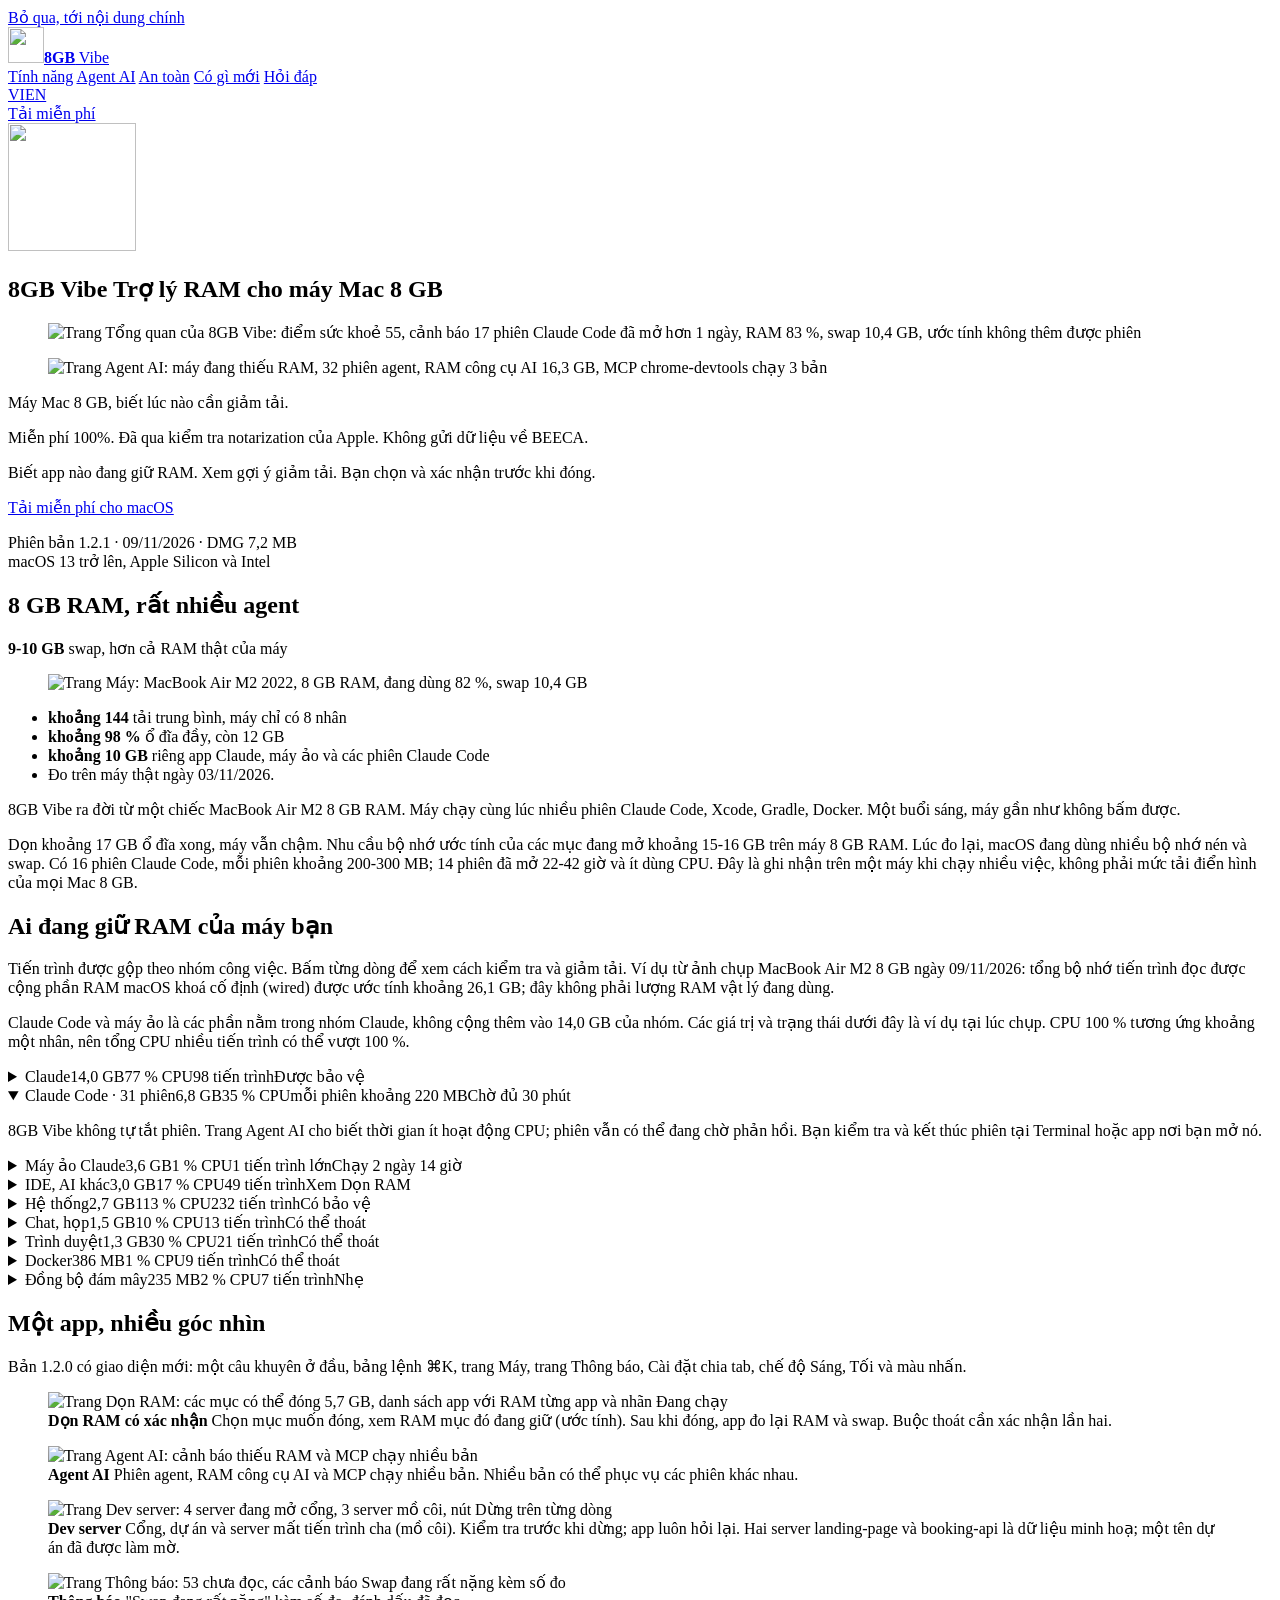
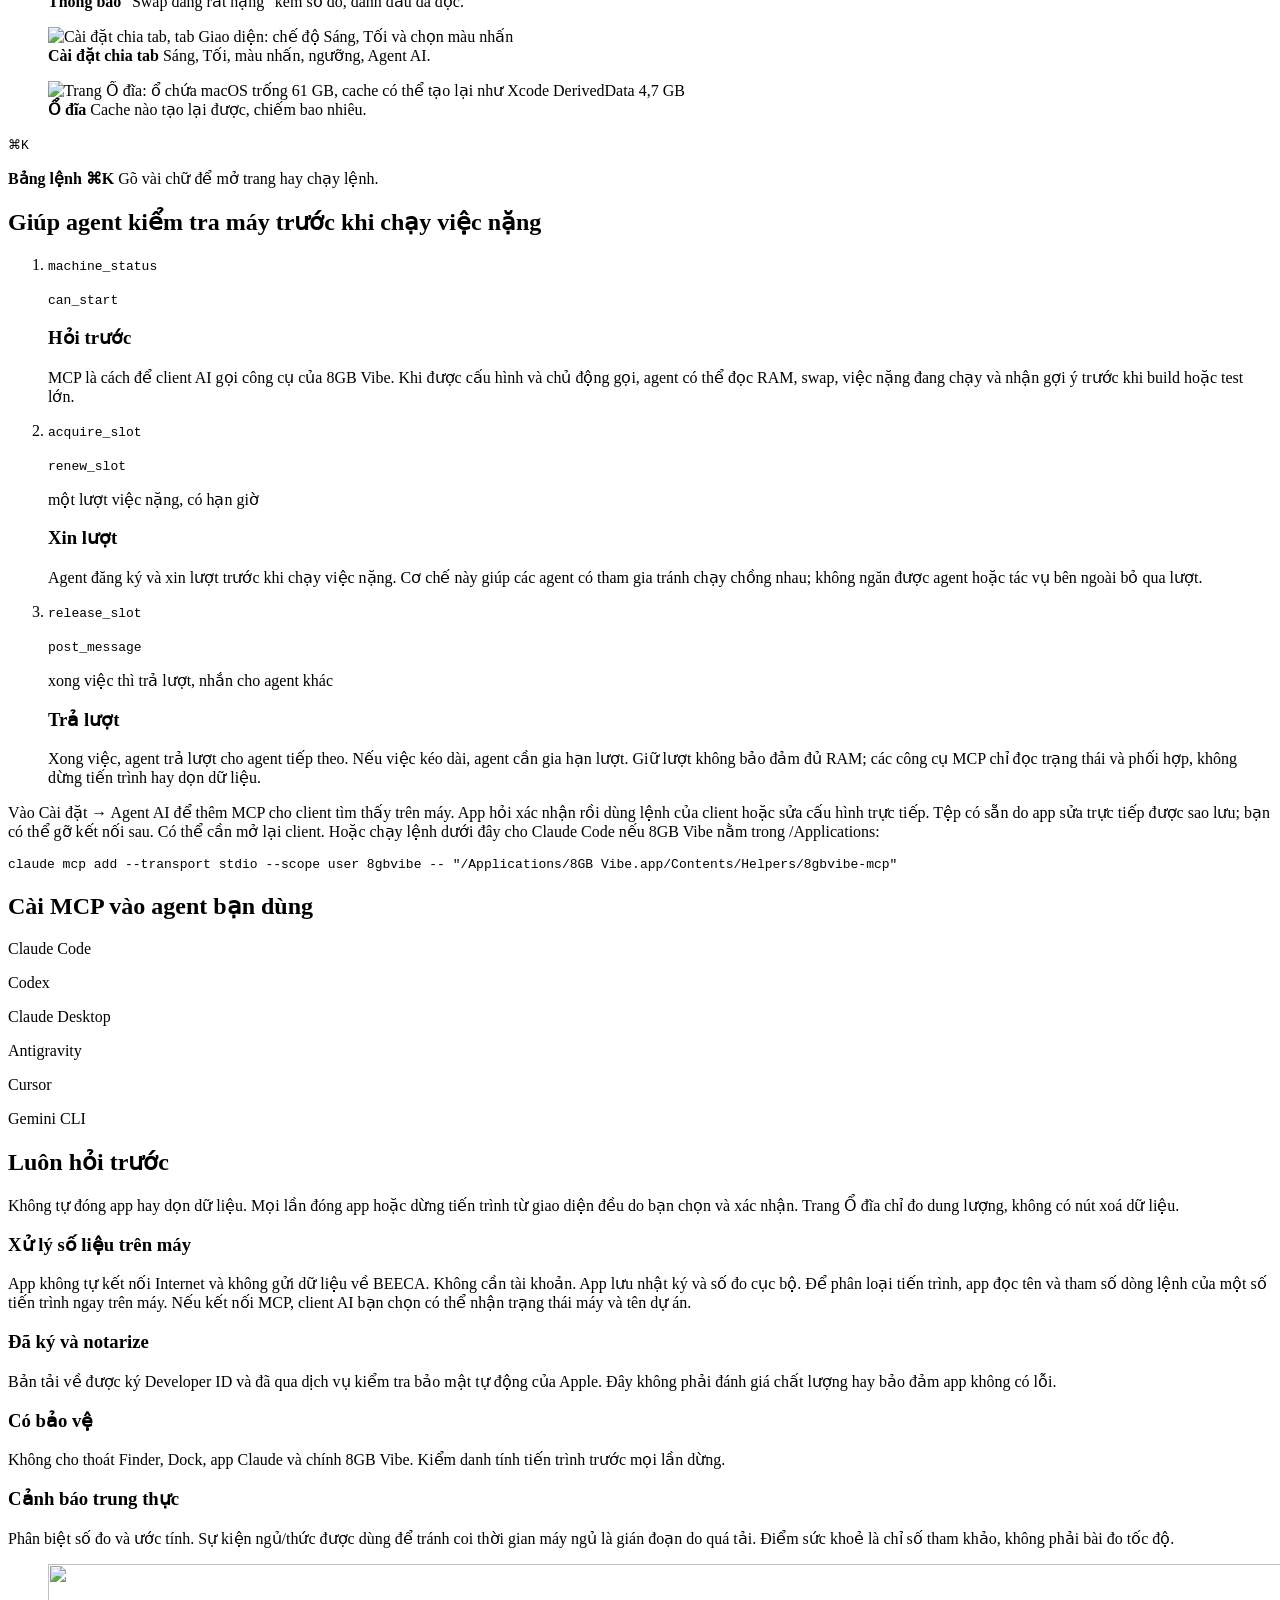
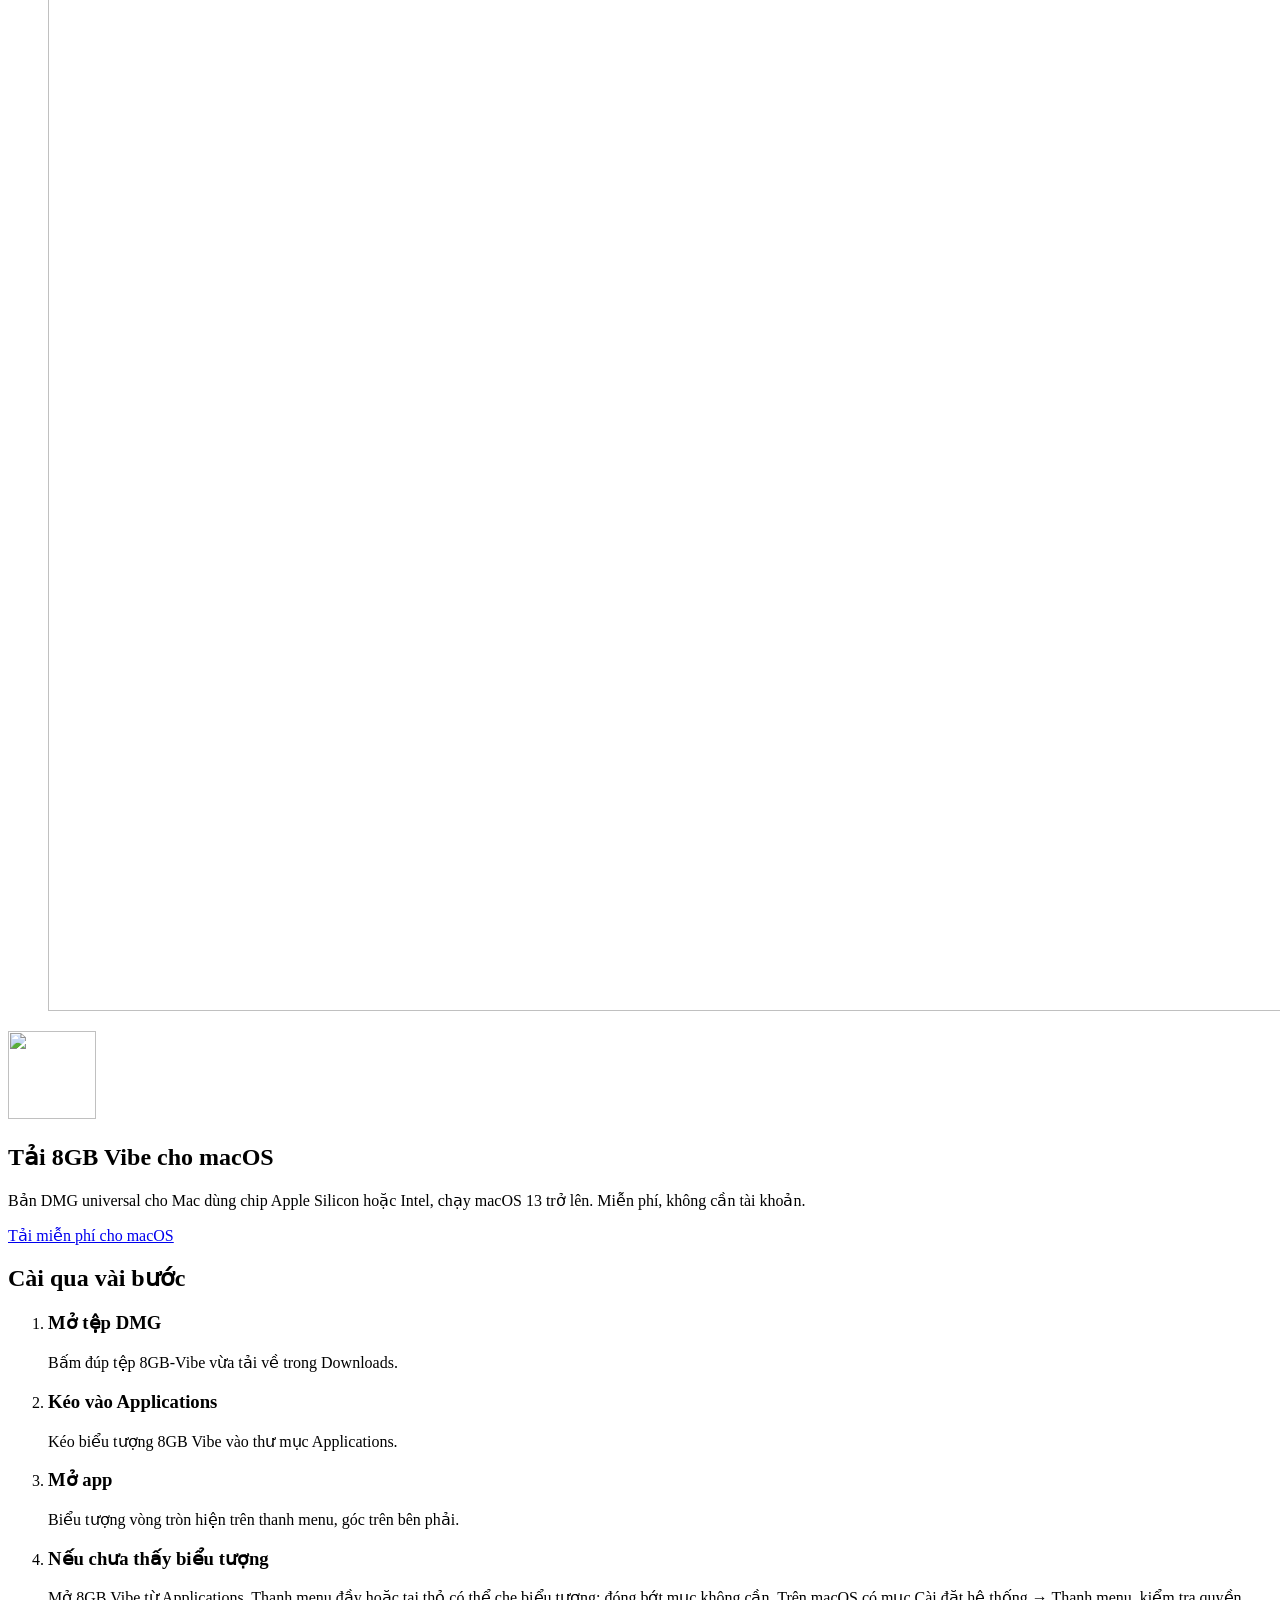
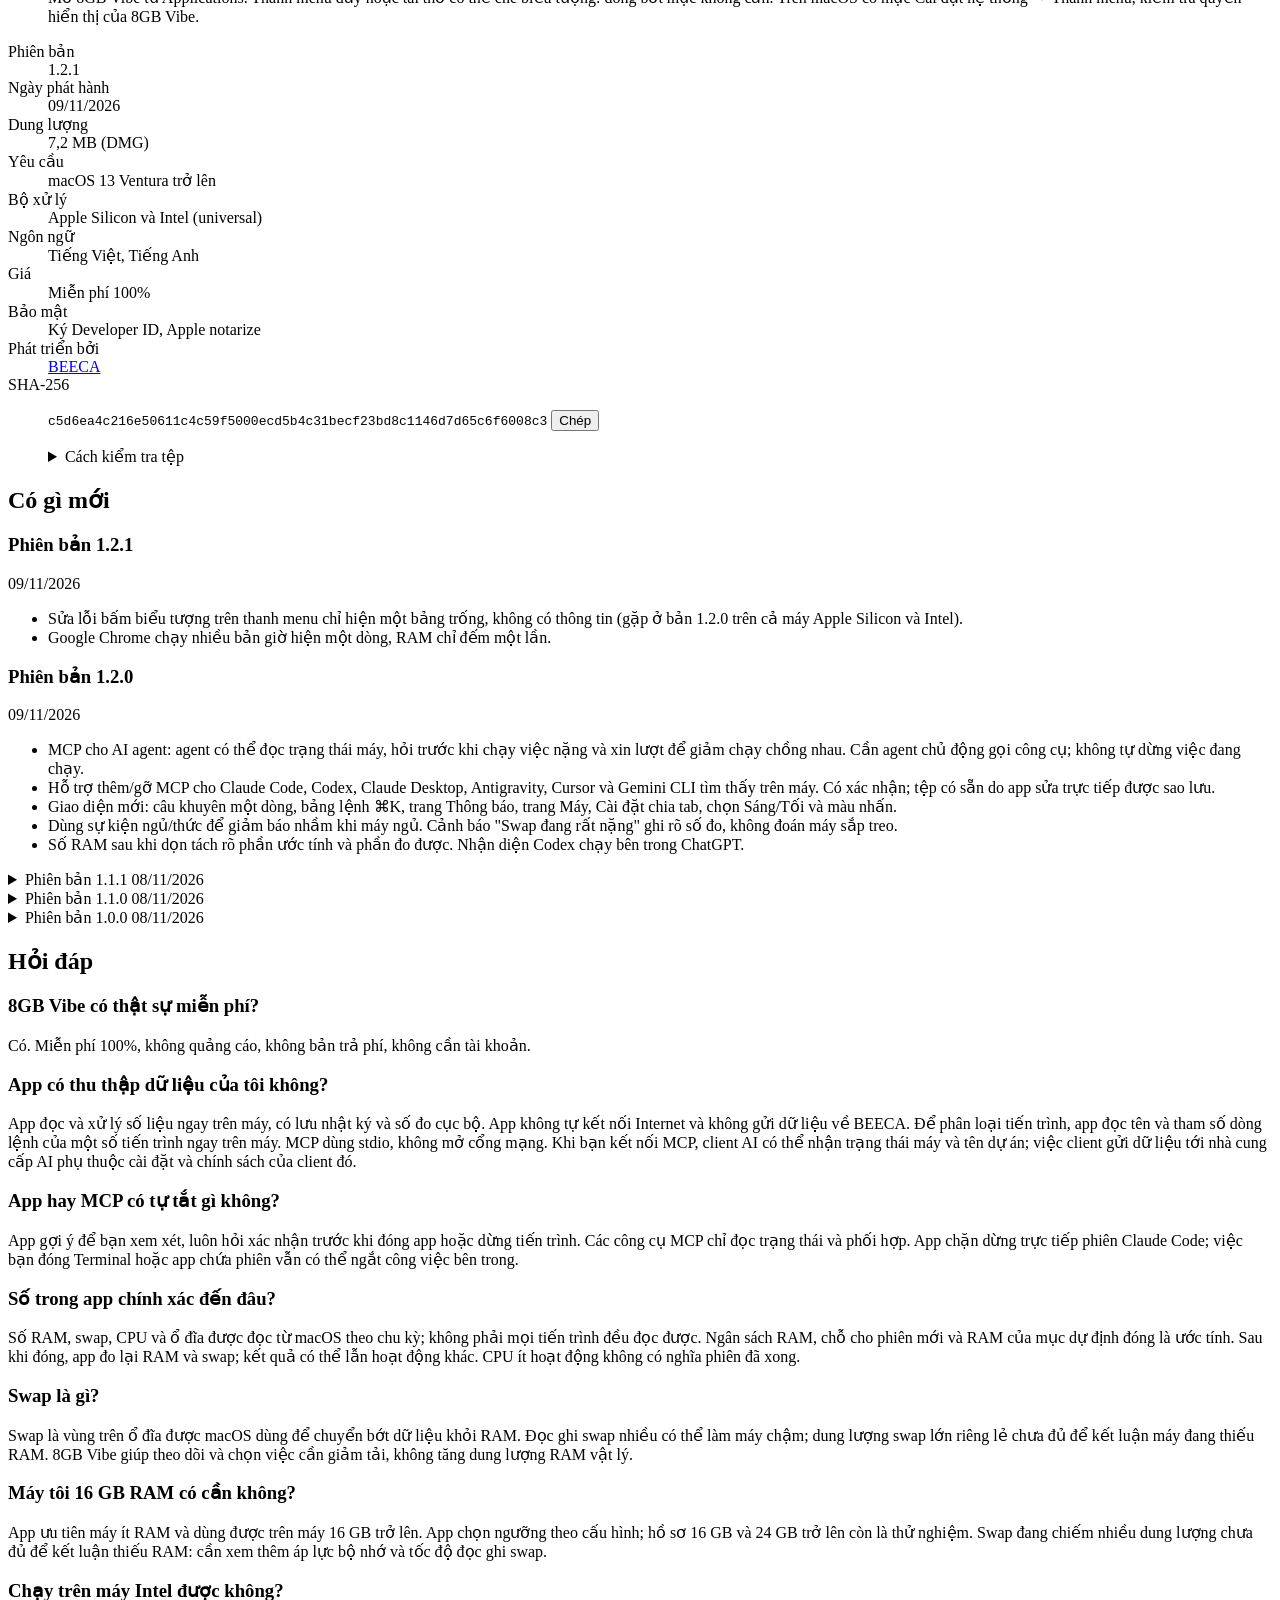
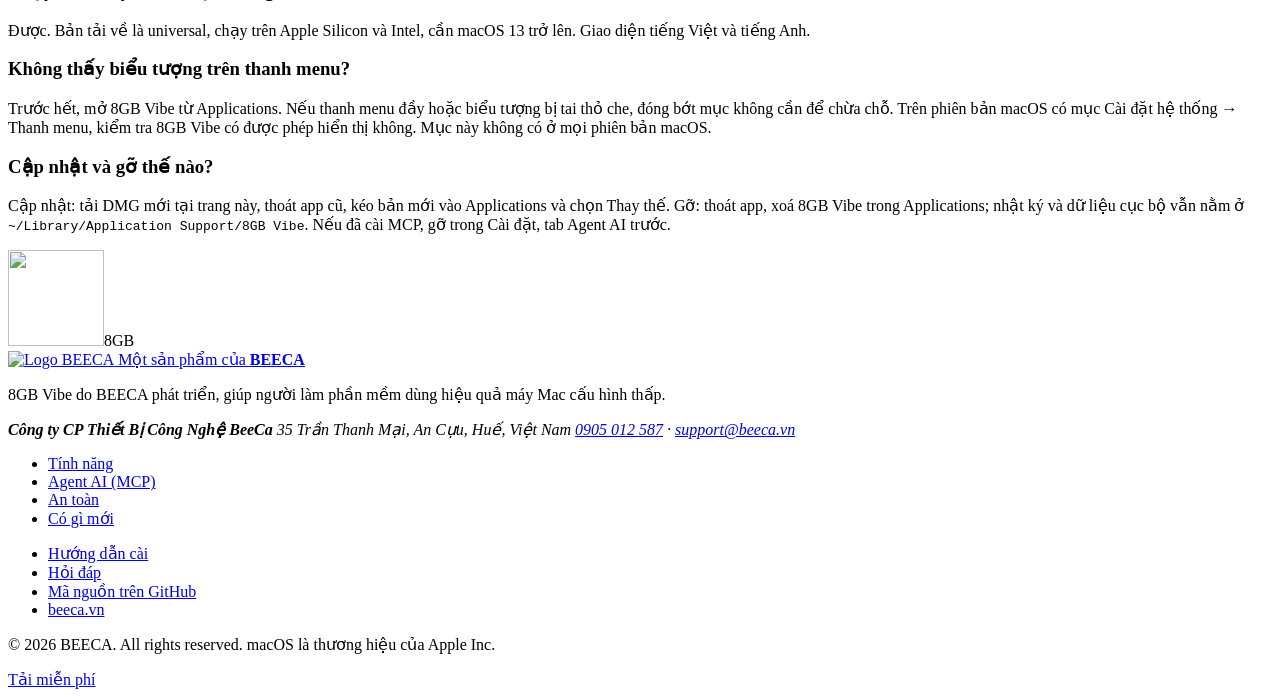
==== commit 7e3046e8: "8GB Vibe 1.2.1 Fix blank menu bar panel; Chrome shown once; English website; support email.  Co-Auth" ====
--- a/web/index.html
+++ b/web/index.html
@@ -8,16 +8,20 @@
 <meta name="theme-color" content="#eef2f0">
 <meta name="color-scheme" content="light">
 <link rel="canonical" href="https://8gb.beeca.vn/">
+<link rel="alternate" hreflang="vi" href="https://8gb.beeca.vn/">
+<link rel="alternate" hreflang="en" href="https://8gb.beeca.vn/en/">
+<link rel="alternate" hreflang="x-default" href="https://8gb.beeca.vn/">
 <link rel="icon" type="image/png" sizes="32x32" href="/favicon-32.png">
 <link rel="apple-touch-icon" href="/apple-touch-icon.png">
 
 <meta property="og:type" content="website">
 <meta property="og:locale" content="vi_VN">
+<meta property="og:locale:alternate" content="en_US">
 <meta property="og:site_name" content="8GB Vibe">
 <meta property="og:url" content="https://8gb.beeca.vn/">
 <meta property="og:title" content="8GB Vibe - Vibe coding on a budget Mac">
-<meta property="og:description" content="Trợ lý cho người vibe code trên máy Mac 8 GB. Theo dõi RAM, swap, CPU, ổ đĩa và giúp tắt app đang chiếm tài nguyên.">
-<meta property="og:image" content="https://8gb.beeca.vn/anh/og.jpg">
+<meta property="og:description" content="Theo dõi RAM, swap, agent AI và dev server trên Mac 8 GB. Gợi ý giảm tải; bạn chọn và xác nhận trước khi đóng. MCP giúp agent phối hợp việc nặng.">
+<meta property="og:image" content="https://8gb.beeca.vn/anh/og.jpg?v=20261109">
 <meta property="og:image:width" content="1200">
 <meta property="og:image:height" content="630">
 <meta property="og:image:alt" content="8GB Vibe: trợ lý RAM cho máy Mac 8 GB, miễn phí 100%">
@@ -25,15 +29,16 @@
 
 <!-- PHIÊN BẢN: khi có bản mới, chạy web/cap-nhat-phien-ban.sh <tệp .dmg> (sửa cả khối này và các chỗ có data-pb) -->
 <script type="application/ld+json">
-{"@context":"https://schema.org","@type":"SoftwareApplication","name":"8GB Vibe","description":"Trợ lý cho người vibe code trên máy Mac 8 GB. Theo dõi RAM, swap, CPU, ổ đĩa và giúp tắt app đang chiếm tài nguyên.","operatingSystem":"macOS 13 trở lên","applicationCategory":"UtilitiesApplication","softwareVersion":"1.2.0","offers":{"@type":"Offer","price":"0","priceCurrency":"VND"},"publisher":{"@type":"Organization","name":"BEECA","url":"https://beeca.vn"},"fileSize":"7,2 MB","inLanguage":["vi","en"],"author":{"@type":"Organization","name":"BEECA","url":"https://beeca.vn"},"downloadUrl":"https://8gb.beeca.vn/tai-ve/8GB-Vibe-1.2.0.dmg"}
+{"@context":"https://schema.org","@type":"SoftwareApplication","name":"8GB Vibe","description":"Theo dõi RAM, swap, agent AI và dev server trên Mac 8 GB. Gợi ý giảm tải; bạn chọn và xác nhận trước khi đóng. MCP giúp agent phối hợp việc nặng.","operatingSystem":"macOS 13 trở lên","applicationCategory":"UtilitiesApplication","softwareVersion":"1.2.1","offers":{"@type":"Offer","price":"0","priceCurrency":"VND"},"publisher":{"@type":"Organization","name":"BEECA","url":"https://beeca.vn"},"fileSize":"7,2 MB","inLanguage":["vi","en"],"author":{"@type":"Organization","name":"BEECA","url":"https://beeca.vn"},"downloadUrl":"https://8gb.beeca.vn/tai-ve/8GB-Vibe-1.2.1.dmg"}
 </script>
-<link rel="stylesheet" href="/style.css?v=20261109b">
+<link rel="stylesheet" href="/style.css?v=20261109i">
 </head>
 <body>
 <a class="bo-qua" href="#noi-dung">Bỏ qua, tới nội dung chính</a>
 
 <header class="dau">
-<a class="o-logo" href="/" aria-label="8GB Vibe, về đầu trang"><img src="/anh/icon-256.png" width="40" height="40" alt=""></a>
+<div class="thanh">
+<a class="thuong-hieu" href="/" aria-label="8GB Vibe, về đầu trang"><img src="/anh/icon-256.png?v=20261109" width="36" height="36" alt=""><span class="ten"><b>8GB</b> Vibe</span></a>
 <nav class="o-menu" aria-label="Mục chính">
 <a href="#tinh-nang">Tính năng</a>
 <a href="#mcp">Agent AI</a>
@@ -41,7 +46,9 @@
 <a href="#phat-hanh">Có gì mới</a>
 <a href="#hoi-dap">Hỏi đáp</a>
 </nav>
+<div class="ngon-ngu" aria-label="Ngôn ngữ"><a href="/" lang="vi" hreflang="vi" aria-current="page">VI</a><a href="/en/" lang="en" hreflang="en">EN</a></div>
 <a class="o-tai" href="#tai-ve">Tải miễn phí</a>
+</div>
 </header>
 
 <main id="noi-dung">
@@ -49,19 +56,20 @@
 <!-- HERO: bảng hai nhân hai -->
 <section class="hero" aria-labelledby="tieu-de">
 <div class="o o-ten">
+<img class="icon-lon" src="/anh/icon-256.png?v=20261109" srcset="/anh/icon-256.png?v=20261109 1x, /anh/icon-512.png?v=20261109 2x" width="128" height="128" alt="">
 <h1 id="tieu-de"><span class="ten-lon">8GB&nbsp;Vibe</span> <span class="ten-phu">Trợ lý RAM cho <span class="nw">máy Mac 8 GB</span></span></h1>
 </div>
-<figure class="o o-anh o-anh-1 man-chap"><img src="/anh/tong-quan-1600.jpg" srcset="/anh/tong-quan-800.jpg 800w, /anh/tong-quan-1600.jpg 1600w" sizes="(max-width: 760px) 100vw, 50vw" width="1600" height="1047" fetchpriority="high" alt="Trang Tổng quan của 8GB Vibe: điểm sức khoẻ 55, cảnh báo 17 phiên Claude Code đã mở hơn 1 ngày, RAM 83 %, swap 10,4 GB, ước tính không thêm được phiên"></figure>
-<figure class="o o-anh o-anh-2"><img src="/anh/agent-ai-1600.jpg" srcset="/anh/agent-ai-800.jpg 800w, /anh/agent-ai-1600.jpg 1600w" sizes="(max-width: 760px) 100vw, 50vw" width="1600" height="655" loading="lazy" decoding="async" alt="Trang Agent AI: máy đang thiếu RAM, 32 phiên agent, RAM công cụ AI 16,3 GB, MCP chrome-devtools chạy 3 bản"></figure>
+<figure class="o o-anh o-anh-1 man-chap"><img src="/anh/tong-quan-1600.jpg?v=20261109" srcset="/anh/tong-quan-800.jpg?v=20261109 800w, /anh/tong-quan-1600.jpg?v=20261109 1600w" sizes="(max-width: 760px) 100vw, 50vw" width="1600" height="1047" fetchpriority="high" alt="Trang Tổng quan của 8GB Vibe: điểm sức khoẻ 55, cảnh báo 17 phiên Claude Code đã mở hơn 1 ngày, RAM 83 %, swap 10,4 GB, ước tính không thêm được phiên"></figure>
+<figure class="o o-anh o-anh-2"><img src="/anh/agent-ai-1600.jpg?v=20261109" srcset="/anh/agent-ai-800.jpg?v=20261109 800w, /anh/agent-ai-1600.jpg?v=20261109 1600w" sizes="(max-width: 760px) 100vw, 50vw" width="1600" height="655" loading="lazy" decoding="async" alt="Trang Agent AI: máy đang thiếu RAM, 32 phiên agent, RAM công cụ AI 16,3 GB, MCP chrome-devtools chạy 3 bản"></figure>
 <div class="o o-toi">
-<p class="cau-lon"><span class="dong">Máy Mac 8 GB,</span> <span class="dong">vẫn <span class="nw">vibe code mượt mà.</span></span></p>
-<p class="cam-ket">Miễn phí 100%. Apple đã xác minh (Notarized). Không thu thập dữ liệu.</p>
+<p class="cau-lon"><span class="dong">Máy Mac 8 GB,</span> <span class="dong">biết lúc nào <span class="nw">cần giảm tải.</span></span></p>
+<p class="cam-ket">Miễn phí 100%. Đã qua kiểm tra notarization của Apple. Không gửi dữ liệu về BEECA.</p>
 </div>
 <div class="o o-nhan">
-<p class="cau-lon">Biết ai đang giữ RAM. Tắt đúng thứ đang rảnh. Luôn hỏi trước.</p>
-<a class="nut" data-pb="link" href="/tai-ve/8GB-Vibe-1.2.0.dmg" download>Tải miễn phí cho macOS</a>
+<p class="cau-lon">Biết app nào đang giữ RAM. Xem gợi ý giảm tải. Bạn chọn và xác nhận trước khi đóng.</p>
+<a class="nut" data-pb="link" href="/tai-ve/8GB-Vibe-1.2.1.dmg" download>Tải miễn phí cho macOS</a>
 <!-- PHIÊN BẢN: số phiên bản, ngày, dung lượng -->
-<p class="thong-tin">Phiên bản <span data-pb="so">1.2.0</span> · <span data-pb="ngay">09/11/2026</span> · DMG <span data-pb="dungluong">7,2 MB</span><br>macOS 13 trở lên, Apple Silicon và Intel</p>
+<p class="thong-tin">Phiên bản <span data-pb="so">1.2.1</span> · <span data-pb="ngay">09/11/2026</span> · <span class="nw">DMG <span data-pb="dungluong">7,2 MB</span></span><br>macOS 13 trở lên, Apple Silicon và Intel</p>
 </div>
 </section>
 
@@ -69,17 +77,17 @@
 <section class="bang-van-de" aria-labelledby="td-van-de">
 <div class="o o-khau-hieu"><h2 id="td-van-de"><span class="dong">8 GB RAM,</span> <span class="dong">rất nhiều agent</span></h2></div>
 <div class="o o-so"><p><b>9-10 GB</b> swap, hơn cả RAM thật của máy</p></div>
-<figure class="o o-anh"><img src="/anh/may-1600.jpg" srcset="/anh/may-800.jpg 800w, /anh/may-1600.jpg 1600w" sizes="(max-width: 760px) 100vw, 34vw" width="1600" height="1047" loading="lazy" decoding="async" alt="Trang Máy: MacBook Air M2 2022, 8 GB RAM, đang dùng 82 %, swap 10,4 GB"></figure>
+<figure class="o o-anh"><img src="/anh/may-1600.jpg?v=20261109" srcset="/anh/may-800.jpg?v=20261109 800w, /anh/may-1600.jpg?v=20261109 1600w" sizes="(max-width: 760px) 100vw, 34vw" width="1600" height="1047" loading="lazy" decoding="async" alt="Trang Máy: MacBook Air M2 2022, 8 GB RAM, đang dùng 82 %, swap 10,4 GB"></figure>
 <div class="o o-van-ban">
 <ul class="so-do">
 <li><b>khoảng 144</b> tải trung bình, máy chỉ có 8 nhân</li>
-<li><b>98 %</b> ổ đĩa đầy, còn 12 GB</li>
+<li><b>khoảng 98 %</b> ổ đĩa đầy, còn 12 GB</li>
 <li><b>khoảng 10 GB</b> riêng app Claude, máy ảo và các phiên Claude Code</li>
 <li class="nguon">Đo trên máy thật ngày 03/11/2026.</li>
 </ul>
 <div class="doan">
 <p>8GB Vibe ra đời từ một chiếc MacBook Air M2 8 GB RAM. Máy chạy cùng lúc nhiều phiên Claude Code, Xcode, Gradle, Docker. Một buổi sáng, máy gần như không bấm được.</p>
-<p>Dọn 17 GB ổ đĩa xong, máy vẫn chậm. Các app đang mở cần khoảng 15-16 GB, máy chỉ có 8 GB. macOS phải nén RAM và đẩy xuống swap liên tục. 16 phiên Claude Code, mỗi phiên 200-300 MB, 14 phiên đã mở 22-42 giờ mà gần như không dùng CPU. Chỉ cần bật thêm một build là máy đơ.</p>
+<p>Dọn khoảng 17 GB ổ đĩa xong, máy vẫn chậm. Nhu cầu bộ nhớ ước tính của các mục đang mở khoảng 15-16 GB trên máy 8 GB RAM. Lúc đo lại, macOS đang dùng nhiều bộ nhớ nén và swap. Có 16 phiên Claude Code, mỗi phiên khoảng 200-300 MB; 14 phiên đã mở 22-42 giờ và ít dùng CPU. Đây là ghi nhận trên một máy khi chạy nhiều việc, không phải mức tải điển hình của mọi Mac 8 GB.</p>
 </div>
 </div>
 </section>
@@ -88,43 +96,44 @@
 <section class="bang-ram" id="tinh-nang" aria-labelledby="td-ram">
 <div class="bang-ram-dau">
 <h2 id="td-ram"><span class="nw">Ai đang giữ RAM</span> <span class="nw">của máy bạn</span></h2>
-<p>Hàng trăm tiến trình gộp thành nhóm công việc. Bấm một dòng để xem 8GB Vibe xử lý nhóm đó thế nào. Số đo thật trên MacBook Air M2 8 GB, 09/11/2026: các app cần khoảng 26,1 GB, máy có 8 GB.</p>
-</div>
+<p>Tiến trình được gộp theo nhóm công việc. Bấm từng dòng để xem cách kiểm tra và giảm tải. Ví dụ từ ảnh chụp MacBook Air M2 8 GB ngày 09/11/2026: tổng bộ nhớ tiến trình đọc được cộng phần RAM macOS khoá cố định (wired) được ước tính khoảng 26,1 GB; đây không phải lượng RAM vật lý đang dùng.</p>
+</div>
+<p>Claude Code và máy ảo là các phần nằm trong nhóm Claude, không cộng thêm vào 14,0 GB của nhóm. Các giá trị và trạng thái dưới đây là ví dụ tại lúc chụp. CPU 100 % tương ứng khoảng một nhân, nên tổng CPU nhiều tiến trình có thể vượt 100 %.</p>
 <div class="bang-dong" data-ui>
-<details class="dong-ram"><summary><span class="r-ten">Claude</span><span class="r-ram">14,0 GB</span><span class="r-cpu">77 % CPU</span><span class="r-phu">98 tiến trình</span><span class="r-tt tt-bv">Được bảo vệ</span></summary><p>Gồm app Claude, máy ảo của Claude và 31 phiên Claude Code. App Claude được bảo vệ: 8GB Vibe không cho thoát từ app, để không ngắt công việc bên trong.</p></details>
-<details class="dong-ram" open><summary><span class="r-ten">Claude Code · 31 phiên</span><span class="r-ram">6,8 GB</span><span class="r-cpu">35 % CPU</span><span class="r-phu">mỗi phiên khoảng 220 MB</span><span class="r-tt tt-cho">Chờ đủ 30 phút</span></summary><p>8GB Vibe không tự tắt phiên. Trang Agent AI cho biết phiên nào rảnh; bạn kết thúc phiên tại Terminal hay app nơi bạn mở nó.</p></details>
-<details class="dong-ram"><summary><span class="r-ten">Máy ảo Claude</span><span class="r-ram">3,6 GB</span><span class="r-cpu">1 % CPU</span><span class="r-phu">1 tiến trình lớn</span><span class="r-tt tt-cho">Chạy 2 ngày 14 giờ</span></summary><p>Máy ảo Cowork của app Claude. Không dùng Cowork thì thoát app Claude (Cmd+Q) để trả RAM.</p></details>
-<details class="dong-ram"><summary><span class="r-ten">IDE, AI khác</span><span class="r-ram">3,0 GB</span><span class="r-cpu">17 % CPU</span><span class="r-phu">49 tiến trình</span><span class="r-tt tt-goi">Xem Dọn RAM</span></summary><p>Cursor, Antigravity và các công cụ AI khác. Dọn RAM gợi ý app rảnh trên 30 phút, luôn qua hộp xác nhận.</p></details>
-<details class="dong-ram"><summary><span class="r-ten">Hệ thống</span><span class="r-ram">2,7 GB</span><span class="r-cpu">113 % CPU</span><span class="r-phu">232 tiến trình</span><span class="r-tt tt-bv">Không tắt</span></summary><p>Dịch vụ của macOS. 8GB Vibe chỉ hiện để bạn biết, không bao giờ tắt.</p></details>
-<details class="dong-ram"><summary><span class="r-ten">Chat, họp</span><span class="r-ram">1,5 GB</span><span class="r-cpu">10 % CPU</span><span class="r-phu">13 tiến trình</span><span class="r-tt tt-goi">Có thể thoát</span></summary><p>Zalo, Slack, Zoom... Có thể thoát khi đang build nặng, mở lại sau.</p></details>
-<details class="dong-ram"><summary><span class="r-ten">Trình duyệt</span><span class="r-ram">1,3 GB</span><span class="r-cpu">30 % CPU</span><span class="r-phu">21 tiến trình</span><span class="r-tt tt-goi">Có thể thoát</span></summary><p>Mỗi tab là một tiến trình. Bảng Tiến trình cho biết tab nào nặng.</p></details>
-<details class="dong-ram"><summary><span class="r-ten">Docker</span><span class="r-ram">386 MB</span><span class="r-cpu">1 % CPU</span><span class="r-phu">9 tiến trình</span><span class="r-tt tt-goi">Có thể thoát</span></summary><p>Máy ảo Docker giữ RAM cả khi không có container. Tắt Docker Desktop khi không dùng.</p></details>
-<details class="dong-ram"><summary><span class="r-ten">Đồng bộ đám mây</span><span class="r-ram">235 MB</span><span class="r-cpu">2 % CPU</span><span class="r-phu">7 tiến trình</span><span class="r-tt tt-nhe">Nhẹ</span></summary><p>iCloud, Google Drive, Dropbox. Nhẹ, nhưng đọc ghi ổ nhiều khi đồng bộ.</p></details>
+<details class="dong-ram"><summary><span class="r-ten">Claude</span><span class="r-ram">14,0 GB</span><span class="r-cpu">77 % CPU</span><span class="r-phu">98 tiến trình</span><span class="r-tt tt-bv">Được bảo vệ</span></summary><p>Gồm app Claude, máy ảo của Claude và 31 phiên Claude Code. App Claude và các phiên Claude Code được bảo vệ: không thể đóng trực tiếp từ 8GB Vibe. Các mục bên dưới là chi tiết của nhóm này.</p></details>
+<details class="dong-ram" open><summary><span class="r-ten">Claude Code · 31 phiên</span><span class="r-ram">6,8 GB</span><span class="r-cpu">35 % CPU</span><span class="r-phu">mỗi phiên khoảng 220 MB</span><span class="r-tt tt-cho">Chờ đủ 30 phút</span></summary><p>8GB Vibe không tự tắt phiên. Trang Agent AI cho biết thời gian ít hoạt động CPU; phiên vẫn có thể đang chờ phản hồi. Bạn kiểm tra và kết thúc phiên tại Terminal hoặc app nơi bạn mở nó.</p></details>
+<details class="dong-ram"><summary><span class="r-ten">Máy ảo Claude</span><span class="r-ram">3,6 GB</span><span class="r-cpu">1 % CPU</span><span class="r-phu">1 tiến trình lớn</span><span class="r-tt tt-cho">Chạy 2 ngày 14 giờ</span></summary><p>Máy ảo Cowork của app Claude. Nếu không còn công việc cần giữ, bạn có thể tự thoát Claude (Cmd+Q) để giảm tài nguyên. Hãy lưu việc trước; thao tác này có thể ngắt công việc trong Claude.</p></details>
+<details class="dong-ram"><summary><span class="r-ten">IDE, AI khác</span><span class="r-ram">3,0 GB</span><span class="r-cpu">17 % CPU</span><span class="r-phu">49 tiến trình</span><span class="r-tt tt-goi">Xem Dọn RAM</span></summary><p>Cursor, Antigravity và các công cụ AI khác. Dọn RAM gợi ý mục ít hoạt động đủ thời gian đã đặt, từ 200 MB và không nằm trong danh sách Giữ. Mặc định là 30 phút; bạn luôn xác nhận trước khi đóng.</p></details>
+<details class="dong-ram"><summary><span class="r-ten">Hệ thống</span><span class="r-ram">2,7 GB</span><span class="r-cpu">113 % CPU</span><span class="r-phu">232 tiến trình</span><span class="r-tt tt-bv">Có bảo vệ</span></summary><p>Gồm tiến trình macOS và công cụ hệ thống. App chặn dừng các tiến trình được bảo vệ; đây không phải nhóm nên đóng hàng loạt để dọn RAM.</p></details>
+<details class="dong-ram"><summary><span class="r-ten">Chat, họp</span><span class="r-ram">1,5 GB</span><span class="r-cpu">10 % CPU</span><span class="r-phu">13 tiến trình</span><span class="r-tt tt-goi">Có thể thoát</span></summary><p>Zalo, Slack, Zoom... Chỉ thoát khi không còn cuộc gọi, tác vụ hay dữ liệu cần giữ. Bạn chọn app và xác nhận trước khi đóng.</p></details>
+<details class="dong-ram"><summary><span class="r-ten">Trình duyệt</span><span class="r-ram">1,3 GB</span><span class="r-cpu">30 % CPU</span><span class="r-phu">21 tiến trình</span><span class="r-tt tt-goi">Có thể thoát</span></summary><p>Trình duyệt có nhiều tiến trình cho tab, tiện ích và dịch vụ. 8GB Vibe hiển thị tài nguyên theo tiến trình, chưa xác định được tên từng tab. Dùng trình quản lý tác vụ của trình duyệt để kiểm tra chi tiết nếu có hỗ trợ.</p></details>
+<details class="dong-ram"><summary><span class="r-ten">Docker</span><span class="r-ram">386 MB</span><span class="r-cpu">1 % CPU</span><span class="r-phu">9 tiến trình</span><span class="r-tt tt-goi">Có thể thoát</span></summary><p>Docker Desktop có thể dùng RAM cả khi không có container chạy. Chỉ thoát khi không cần Docker; container đang chạy có thể bị dừng.</p></details>
+<details class="dong-ram"><summary><span class="r-ten">Đồng bộ đám mây</span><span class="r-ram">235 MB</span><span class="r-cpu">2 % CPU</span><span class="r-phu">7 tiến trình</span><span class="r-tt tt-nhe">Nhẹ</span></summary><p>iCloud, Google Drive, Dropbox. Ví dụ này dùng 235 MB; mức dùng có thể tăng khi đồng bộ. Kiểm tra tiến độ trước khi tạm dừng hoặc thoát.</p></details>
 </div>
 </section>
 
 <!-- CẬN CẢNH -->
 <section class="can-canh" aria-labelledby="td-can-canh">
-<div class="o o-td"><h2 id="td-can-canh"><span class="nw">Một app,</span> <span class="nw">đủ mọi trang</span></h2><p>Bản 1.2.0 có giao diện mới: một câu khuyên ở đầu, bảng lệnh ⌘K, trang Máy, trang Thông báo, Cài đặt chia tab, chế độ Sáng, Tối và màu nhấn.</p></div>
-<figure class="o o-hinh lon"><img src="/anh/don-ram-1600.jpg" srcset="/anh/don-ram-800.jpg 800w, /anh/don-ram-1600.jpg 1600w" sizes="(max-width: 760px) 100vw, 50vw" width="1600" height="1047" loading="lazy" decoding="async" alt="Trang Dọn RAM: các mục có thể đóng 5,7 GB, danh sách app với RAM từng app và nhãn Đang chạy"><figcaption><b>Dọn RAM có xác nhận</b> Chọn app muốn thoát, xem RAM trả lại trước khi đóng. Buộc thoát cần xác nhận lần hai.</figcaption></figure>
-<figure class="o o-hinh doc"><img src="/anh/agent-ai-1600.jpg" srcset="/anh/agent-ai-800.jpg 800w, /anh/agent-ai-1600.jpg 1600w" sizes="(max-width: 760px) 100vw, 25vw" width="1600" height="655" loading="lazy" decoding="async" alt="Trang Agent AI: cảnh báo thiếu RAM và MCP chạy nhiều bản"><figcaption><b>Agent AI</b> Phiên agent, RAM công cụ AI, MCP chạy trùng nhiều bản.</figcaption></figure>
-<figure class="o o-hinh doc"><img src="/anh/dev-server-1600.jpg" srcset="/anh/dev-server-800.jpg 800w, /anh/dev-server-1600.jpg 1600w" sizes="(max-width: 760px) 100vw, 25vw" width="1600" height="1047" loading="lazy" decoding="async" alt="Trang Dev server: 4 server đang mở cổng, 3 server mồ côi, nút Dừng trên từng dòng"><figcaption><b>Dev server</b> Cổng, dự án, server mồ côi. Dừng có xác nhận. Tên một dự án đã được làm mờ.</figcaption></figure>
-<figure class="o o-hinh"><img src="/anh/thong-bao-1600.jpg" srcset="/anh/thong-bao-800.jpg 800w, /anh/thong-bao-1600.jpg 1600w" sizes="(max-width: 760px) 100vw, 25vw" width="1600" height="1047" loading="lazy" decoding="async" alt="Trang Thông báo: 53 chưa đọc, các cảnh báo Swap đang rất nặng kèm số đo"><figcaption><b>Thông báo</b> "Swap đang rất nặng" kèm số đo, đánh dấu đã đọc.</figcaption></figure>
-<figure class="o o-hinh"><img src="/anh/cai-dat-1600.jpg" srcset="/anh/cai-dat-800.jpg 800w, /anh/cai-dat-1600.jpg 1600w" sizes="(max-width: 760px) 100vw, 25vw" width="1600" height="1047" loading="lazy" decoding="async" alt="Cài đặt chia tab, tab Giao diện: chế độ Sáng, Tối và chọn màu nhấn"><figcaption><b>Cài đặt chia tab</b> Sáng, Tối, màu nhấn, ngưỡng, Agent AI.</figcaption></figure>
-<figure class="o o-hinh"><img src="/anh/o-dia-1600.jpg" srcset="/anh/o-dia-800.jpg 800w, /anh/o-dia-1600.jpg 1600w" sizes="(max-width: 760px) 100vw, 25vw" width="1600" height="1047" loading="lazy" decoding="async" alt="Trang Ổ đĩa: ổ chứa macOS trống 61 GB, cache có thể tạo lại như Xcode DerivedData 4,7 GB"><figcaption><b>Ổ đĩa</b> Cache nào tạo lại được, chiếm bao nhiêu.</figcaption></figure>
+<div class="o o-td"><h2 id="td-can-canh"><span class="nw">Một app,</span> <span class="nw">nhiều góc nhìn</span></h2><p>Bản 1.2.0 có giao diện mới: một câu khuyên ở đầu, bảng lệnh ⌘K, trang Máy, trang Thông báo, Cài đặt chia tab, chế độ Sáng, Tối và màu nhấn.</p></div>
+<figure class="o o-hinh lon"><img src="/anh/don-ram-1600.jpg?v=20261109" srcset="/anh/don-ram-800.jpg?v=20261109 800w, /anh/don-ram-1600.jpg?v=20261109 1600w" sizes="(max-width: 760px) 100vw, 50vw" width="1600" height="1047" loading="lazy" decoding="async" alt="Trang Dọn RAM: các mục có thể đóng 5,7 GB, danh sách app với RAM từng app và nhãn Đang chạy"><figcaption><b>Dọn RAM có xác nhận</b> Chọn mục muốn đóng, xem RAM mục đó đang giữ (ước tính). Sau khi đóng, app đo lại RAM và swap. Buộc thoát cần xác nhận lần hai.</figcaption></figure>
+<figure class="o o-hinh doc"><img src="/anh/agent-ai-1600.jpg?v=20261109" srcset="/anh/agent-ai-800.jpg?v=20261109 800w, /anh/agent-ai-1600.jpg?v=20261109 1600w" sizes="(max-width: 760px) 100vw, 25vw" width="1600" height="655" loading="lazy" decoding="async" alt="Trang Agent AI: cảnh báo thiếu RAM và MCP chạy nhiều bản"><figcaption><b>Agent AI</b> Phiên agent, RAM công cụ AI và MCP chạy nhiều bản. Nhiều bản có thể phục vụ các phiên khác nhau.</figcaption></figure>
+<figure class="o o-hinh doc"><img src="/anh/dev-server-1600.jpg?v=20261109" srcset="/anh/dev-server-800.jpg?v=20261109 800w, /anh/dev-server-1600.jpg?v=20261109 1600w" sizes="(max-width: 760px) 100vw, 25vw" width="1600" height="1047" loading="lazy" decoding="async" alt="Trang Dev server: 4 server đang mở cổng, 3 server mồ côi, nút Dừng trên từng dòng"><figcaption><b>Dev server</b> Cổng, dự án và server mất tiến trình cha (mồ côi). Kiểm tra trước khi dừng; app luôn hỏi lại. Hai server landing-page và booking-api là dữ liệu minh hoạ; một tên dự án đã được làm mờ.</figcaption></figure>
+<figure class="o o-hinh"><img src="/anh/thong-bao-1600.jpg?v=20261109" srcset="/anh/thong-bao-800.jpg?v=20261109 800w, /anh/thong-bao-1600.jpg?v=20261109 1600w" sizes="(max-width: 760px) 100vw, 25vw" width="1600" height="1047" loading="lazy" decoding="async" alt="Trang Thông báo: 53 chưa đọc, các cảnh báo Swap đang rất nặng kèm số đo"><figcaption><b>Thông báo</b> "Swap đang rất nặng" kèm số đo, đánh dấu đã đọc.</figcaption></figure>
+<figure class="o o-hinh"><img src="/anh/cai-dat-1600.jpg?v=20261109" srcset="/anh/cai-dat-800.jpg?v=20261109 800w, /anh/cai-dat-1600.jpg?v=20261109 1600w" sizes="(max-width: 760px) 100vw, 25vw" width="1600" height="1047" loading="lazy" decoding="async" alt="Cài đặt chia tab, tab Giao diện: chế độ Sáng, Tối và chọn màu nhấn"><figcaption><b>Cài đặt chia tab</b> Sáng, Tối, màu nhấn, ngưỡng, Agent AI.</figcaption></figure>
+<figure class="o o-hinh"><img src="/anh/o-dia-1600.jpg?v=20261109" srcset="/anh/o-dia-800.jpg?v=20261109 800w, /anh/o-dia-1600.jpg?v=20261109 1600w" sizes="(max-width: 760px) 100vw, 25vw" width="1600" height="1047" loading="lazy" decoding="async" alt="Trang Ổ đĩa: ổ chứa macOS trống 61 GB, cache có thể tạo lại như Xcode DerivedData 4,7 GB"><figcaption><b>Ổ đĩa</b> Cache nào tạo lại được, chiếm bao nhiêu.</figcaption></figure>
 <div class="o o-phim" data-ui><p class="phim" aria-hidden="true"><kbd>⌘</kbd><kbd>K</kbd></p><p><b>Bảng lệnh ⌘K</b> Gõ vài chữ để mở trang hay chạy lệnh.</p></div>
 </section>
 
 <!-- MCP -->
 <section class="mcp" id="mcp" aria-labelledby="td-mcp">
-<h2 id="td-mcp"><span class="dong">Agent tự biết</span> <span class="dong">máy còn chịu nổi không</span></h2>
+<h2 id="td-mcp"><span class="dong">Giúp agent kiểm tra máy</span> <span class="dong">trước khi chạy việc nặng</span></h2>
 <ol class="buoc-lon">
-<li><div class="o khoi k1" data-ui><p><code>machine_status</code></p><p><code>can_start</code></p></div><h3>Hỏi trước</h3><p>Agent đọc RAM, swap, việc nặng đang chạy, rồi hỏi có nên bắt đầu build hay test lớn.</p></li>
-<li><div class="o khoi k2" data-ui><p><code>acquire_slot</code></p><p class="nho">một chỗ việc nặng, có hạn giờ</p></div><h3>Giữ chỗ</h3><p>Agent giữ chỗ trước khi chạy việc nặng, để hai agent không build cùng lúc trên máy 8 GB.</p></li>
-<li><div class="o khoi k3" data-ui><p><code>release_slot</code></p><p><code>post_message</code></p><p class="nho">xong việc thì trả chỗ, nhắn cho agent khác</p></div><h3>Trả chỗ</h3><p>Xong việc, agent trả chỗ cho agent tiếp theo. Chỉ là phối hợp tự giác: không tool nào tắt tiến trình, xoá tệp hay đổi cài đặt.</p></li>
+<li><div class="o khoi k1" data-ui><p><code>machine_status</code></p><p><code>can_start</code></p></div><h3>Hỏi trước</h3><p>MCP là cách để client AI gọi công cụ của 8GB Vibe. Khi được cấu hình và chủ động gọi, agent có thể đọc RAM, swap, việc nặng đang chạy và nhận gợi ý trước khi build hoặc test lớn.</p></li>
+<li><div class="o khoi k2" data-ui><p><code>acquire_slot</code></p><p><code>renew_slot</code></p><p class="nho">một lượt việc nặng, có hạn giờ</p></div><h3>Xin lượt</h3><p>Agent đăng ký và xin lượt trước khi chạy việc nặng. Cơ chế này giúp các agent có tham gia tránh chạy chồng nhau; không ngăn được agent hoặc tác vụ bên ngoài bỏ qua lượt.</p></li>
+<li><div class="o khoi k3" data-ui><p><code>release_slot</code></p><p><code>post_message</code></p><p class="nho">xong việc thì trả lượt, nhắn cho agent khác</p></div><h3>Trả lượt</h3><p>Xong việc, agent trả lượt cho agent tiếp theo. Nếu việc kéo dài, agent cần gia hạn lượt. Giữ lượt không bảo đảm đủ RAM; các công cụ MCP chỉ đọc trạng thái và phối hợp, không dừng tiến trình hay dọn dữ liệu.</p></li>
 </ol>
 <div class="mcp-cai">
-<p>Cài trong 8GB Vibe: Cài đặt, tab Agent AI. App tìm agent có trên máy, hỏi trước khi sửa tệp cài đặt của agent, sao lưu, và gỡ được. Hoặc thêm tay vào Claude Code:</p>
+<p>Vào Cài đặt → Agent AI để thêm MCP cho client tìm thấy trên máy. App hỏi xác nhận rồi dùng lệnh của client hoặc sửa cấu hình trực tiếp. Tệp có sẵn do app sửa trực tiếp được sao lưu; bạn có thể gỡ kết nối sau. Có thể cần mở lại client. Hoặc chạy lệnh dưới đây cho Claude Code nếu 8GB Vibe nằm trong /Applications:</p>
 <pre><code>claude mcp add --transport stdio --scope user 8gbvibe -- "/Applications/8GB Vibe.app/Contents/Helpers/8gbvibe-mcp"</code></pre>
 </div>
 </section>
@@ -138,36 +147,37 @@
 
 <!-- AN TOÀN -->
 <section class="an-toan" id="an-toan" aria-labelledby="td-an-toan">
-<div class="o o-toi o-at-lon"><h2 id="td-an-toan"><span class="nw">Luôn hỏi trước</span></h2><p class="at-phu">Không tự tắt, không tự xoá. Mọi lần thoát app đều do bạn chọn và xác nhận. App chỉ đo dung lượng ổ, không xoá tệp.</p></div>
-<div class="o"><h3>Dữ liệu ở lại trên máy</h3><p>Không thống kê, không theo dõi, không gửi gì ra ngoài. Không cần tài khoản.</p></div>
-<div class="o o-bac"><h3>Apple đã xác minh</h3><p>Ký Developer ID và notarize. macOS mở app mà không chặn.</p></div>
+<div class="o o-toi o-at-lon"><h2 id="td-an-toan"><span class="nw">Luôn hỏi trước</span></h2><p class="at-phu">Không tự đóng app hay dọn dữ liệu. Mọi lần đóng app hoặc dừng tiến trình từ giao diện đều do bạn chọn và xác nhận. Trang Ổ đĩa chỉ đo dung lượng, không có nút xoá dữ liệu.</p></div>
+<div class="o"><h3>Xử lý số liệu trên máy</h3><p>App không tự kết nối Internet và không gửi dữ liệu về BEECA. Không cần tài khoản. App lưu nhật ký và số đo cục bộ. Để phân loại tiến trình, app đọc tên và tham số dòng lệnh của một số tiến trình ngay trên máy. Nếu kết nối MCP, client AI bạn chọn có thể nhận trạng thái máy và tên dự án.</p></div>
+<div class="o o-bac"><h3>Đã ký và notarize</h3><p>Bản tải về được ký Developer ID và đã qua dịch vụ kiểm tra bảo mật tự động của Apple. Đây không phải đánh giá chất lượng hay bảo đảm app không có lỗi.</p></div>
 <div class="o o-bac"><h3>Có bảo vệ</h3><p>Không cho thoát Finder, Dock, app Claude và chính 8GB Vibe. Kiểm danh tính tiến trình trước mọi lần dừng.</p></div>
-<div class="o"><h3>Cảnh báo trung thực</h3><p>Ghi rõ số đo. Số tính ra ghi rõ là ước tính. Không báo nhầm khi máy ngủ.</p></div>
+<div class="o"><h3>Cảnh báo trung thực</h3><p>Phân biệt số đo và ước tính. Sự kiện ngủ/thức được dùng để tránh coi thời gian máy ngủ là gián đoạn do quá tải. Điểm sức khoẻ là chỉ số tham khảo, không phải bài đo tốc độ.</p></div>
 </section>
 
 <!-- TẢI VỀ VÀ CÀI ĐẶT -->
 <section class="tai-ve" id="tai-ve" aria-labelledby="td-tai-ve">
-<figure class="o o-bien o-anh"><img src="/anh/bo-nho-1600.jpg" srcset="/anh/bo-nho-800.jpg 800w, /anh/bo-nho-1600.jpg 1600w" sizes="20vw" width="1600" height="1047" loading="lazy" decoding="async" alt=""></figure>
+<figure class="o o-bien o-anh"><img src="/anh/bo-nho-1600.jpg?v=20261109" srcset="/anh/bo-nho-800.jpg?v=20261109 800w, /anh/bo-nho-1600.jpg?v=20261109 1600w" sizes="20vw" width="1600" height="1047" loading="lazy" decoding="async" alt=""></figure>
 <div class="o o-nhan o-hanh-dong">
+<img class="icon-tai" src="/anh/icon-256.png?v=20261109" srcset="/anh/icon-256.png?v=20261109 1x, /anh/icon-512.png?v=20261109 2x" width="88" height="88" alt="">
 <h2 id="td-tai-ve"><span class="nw">Tải 8GB Vibe</span> <span class="nw">cho macOS</span></h2>
-<p>Một tệp DMG cho mọi máy Mac từ macOS 13, Apple Silicon và Intel. Miễn phí, không cần tài khoản.</p>
-<a class="nut" data-pb="link" href="/tai-ve/8GB-Vibe-1.2.0.dmg" download>Tải miễn phí cho macOS</a>
+<p>Bản DMG universal cho Mac dùng chip Apple Silicon hoặc Intel, chạy macOS 13 trở lên. Miễn phí, không cần tài khoản.</p>
+<a class="nut" data-pb="link" href="/tai-ve/8GB-Vibe-1.2.1.dmg" download>Tải miễn phí cho macOS</a>
 </div>
 <div class="o o-bien o-bac"></div>
 </section>
 
 <section class="cai-dat" id="cai-dat" aria-labelledby="td-cai-dat">
 <div class="cai-dat-trai">
-<h2 id="td-cai-dat"><span class="nw">Cài trong</span> <span class="nw">một phút</span></h2>
+<h2 id="td-cai-dat"><span class="nw">Cài qua</span> <span class="nw">vài bước</span></h2>
 <ol class="buoc-cai">
 <li><h3>Mở tệp DMG</h3><p>Bấm đúp tệp 8GB-Vibe vừa tải về trong Downloads.</p></li>
 <li><h3>Kéo vào Applications</h3><p>Kéo biểu tượng 8GB Vibe vào thư mục Applications.</p></li>
 <li><h3>Mở app</h3><p>Biểu tượng vòng tròn hiện trên thanh menu, góc trên bên phải.</p></li>
-<li><h3>Cho phép trên thanh menu</h3><p>Không thấy biểu tượng? Cài đặt hệ thống, mục Thanh menu, bật 8GB Vibe.</p></li>
+<li><h3>Nếu chưa thấy biểu tượng</h3><p>Mở 8GB Vibe từ Applications. Thanh menu đầy hoặc tai thỏ có thể che biểu tượng: đóng bớt mục không cần. Trên macOS có mục Cài đặt hệ thống → Thanh menu, kiểm tra quyền hiển thị của 8GB Vibe.</p></li>
 </ol>
 </div>
 <dl class="thong-so">
-<div><dt>Phiên bản</dt><dd><span data-pb="so">1.2.0</span></dd></div>
+<div><dt>Phiên bản</dt><dd><span data-pb="so">1.2.1</span></dd></div>
 <div><dt>Ngày phát hành</dt><dd><span data-pb="ngay">09/11/2026</span></dd></div>
 <div><dt>Dung lượng</dt><dd><span data-pb="dungluong">7,2 MB</span> (DMG)</dd></div>
 <div><dt>Yêu cầu</dt><dd>macOS 13 Ventura trở lên</dd></div>
@@ -178,9 +188,9 @@
 <div><dt>Phát triển bởi</dt><dd><a href="https://beeca.vn" rel="noopener">BEECA</a></dd></div>
 <div class="sha"><dt>SHA-256</dt><dd>
 <!-- PHIÊN BẢN: mã SHA-256 của tệp DMG -->
-<p class="ma-sha"><code data-pb="sha">9fe056008b59f92f9cd1af194cb4e94f78979f888a95419f8c472cee82884080</code> <button class="nut-chep" type="button" data-chep="sha" aria-label="Chép mã SHA-256">Chép</button></p>
+<p class="ma-sha"><code data-pb="sha">c5d6ea4c216e50611c4c59f5000ecd5b4c31becf23bd8c1146d7d65c6f6008c3</code> <button class="nut-chep" type="button" data-chep="sha" aria-label="Chép mã SHA-256">Chép</button></p>
 <details class="kiem-tra"><summary>Cách kiểm tra tệp</summary><p>Mở Terminal, chạy lệnh dưới đây, so kết quả với mã trên:</p>
-<pre><code>shasum -a 256 ~/Downloads/<span data-pb="tep">8GB-Vibe-1.2.0.dmg</span></code></pre></details>
+<pre><code>shasum -a 256 ~/Downloads/<span data-pb="tep">8GB-Vibe-1.2.1.dmg</span></code></pre></details>
 </dd></div>
 </dl>
 </section>
@@ -189,11 +199,12 @@
 <section class="phat-hanh" id="phat-hanh" aria-labelledby="td-phat-hanh">
 <h2 id="td-phat-hanh">Có gì mới</h2>
 <div class="cac-ban">
+<article class="ban-moi"><h3>Phiên bản 1.2.1</h3><p class="ngay-ph"><time datetime="2026-11-09">09/11/2026</time></p><ul><li>Sửa lỗi bấm biểu tượng trên thanh menu chỉ hiện một bảng trống, không có thông tin (gặp ở bản 1.2.0 trên cả máy Apple Silicon và Intel).</li><li>Google Chrome chạy nhiều bản giờ hiện một dòng, RAM chỉ đếm một lần.</li></ul></article>
 <article class="ban-moi"><h3>Phiên bản 1.2.0</h3><p class="ngay-ph"><time datetime="2026-11-09">09/11/2026</time></p><ul>
-<li>MCP cho AI agent: agent đọc trạng thái máy, hỏi có nên chạy việc nặng, giữ chỗ để hai agent không build cùng lúc. Chỉ là phối hợp tự giác, không tự tắt gì.</li>
-<li>Cài MCP vào Claude Code, Codex, Claude Desktop, Antigravity, Cursor, Gemini CLI có trên máy, có hỏi trước, sao lưu và gỡ được.</li>
+<li>MCP cho AI agent: agent có thể đọc trạng thái máy, hỏi trước khi chạy việc nặng và xin lượt để giảm chạy chồng nhau. Cần agent chủ động gọi công cụ; không tự dừng việc đang chạy.</li>
+<li>Hỗ trợ thêm/gỡ MCP cho Claude Code, Codex, Claude Desktop, Antigravity, Cursor và Gemini CLI tìm thấy trên máy. Có xác nhận; tệp có sẵn do app sửa trực tiếp được sao lưu.</li>
 <li>Giao diện mới: câu khuyên một dòng, bảng lệnh ⌘K, trang Thông báo, trang Máy, Cài đặt chia tab, chọn Sáng/Tối và màu nhấn.</li>
-<li>Không báo nhầm khi máy ngủ. Cảnh báo "Swap đang rất nặng" ghi rõ số đo, không đoán máy sắp treo.</li>
+<li>Dùng sự kiện ngủ/thức để giảm báo nhầm khi máy ngủ. Cảnh báo "Swap đang rất nặng" ghi rõ số đo, không đoán máy sắp treo.</li>
 <li>Số RAM sau khi dọn tách rõ phần ước tính và phần đo được. Nhận diện Codex chạy bên trong ChatGPT.</li>
 </ul></article>
 <details class="ban-cu"><summary><span>Phiên bản 1.1.1</span> <time datetime="2026-11-08">08/11/2026</time></summary><ul>
@@ -203,7 +214,7 @@
 <li>Chỉnh giao diện: nút Dừng ngay trên dòng Dev server, thanh đáy trang Tiến trình, nút tắt màu trung tính.</li>
 </ul></details>
 <details class="ban-cu"><summary><span>Phiên bản 1.1.0</span> <time datetime="2026-11-08">08/11/2026</time></summary><ul>
-<li>Trang Agent AI: gom agent dòng lệnh, app AI, IDE có AI theo từng phiên; ước tính còn chỗ cho bao nhiêu phiên nữa.</li>
+<li>Trang Agent AI: gom công cụ theo nhóm agent dòng lệnh, app AI và IDE có AI; xem từng phiên agent dòng lệnh và ước tính chỗ cho phiên mới.</li>
 <li>MCP server theo phiên và RAM; báo khi một MCP chạy nhiều bản.</li>
 <li>Nhận dạng Antigravity CLI (agy), máy ảo Cowork của app Claude hiện riêng.</li>
 <li>Gợi ý khi một phiên agent phình RAM (không tự tắt).</li>
@@ -228,28 +239,29 @@
 <section class="hoi-dap" id="hoi-dap" aria-labelledby="td-hoi-dap">
 <div class="bang-hoi-dau"><h2 id="td-hoi-dap">Hỏi đáp</h2></div>
 <div class="bang-hoi"><h3>8GB Vibe có thật sự miễn phí?</h3><p>Có. Miễn phí 100%, không quảng cáo, không bản trả phí, không cần tài khoản.</p></div>
-<div class="bang-hoi"><h3>App có thu thập dữ liệu của tôi không?</h3><p>Không. Mọi số liệu đọc và xử lý ngay trên máy. App không thống kê, không theo dõi, không gửi gì ra ngoài. MCP chạy trên máy, qua stdio, không mở cổng mạng.</p></div>
-<div class="bang-hoi"><h3>App hay MCP có tự tắt gì không?</h3><p>Không. App chỉ gợi ý. Bạn chọn, app hỏi lại và kiểm đúng tiến trình rồi mới dừng. Không tool MCP nào tắt tiến trình, xoá tệp hay đổi cài đặt. Phiên Claude Code không bao giờ bị dừng từ app.</p></div>
-<div class="bang-hoi"><h3>Số trong app chính xác đến đâu?</h3><p>RAM, swap, CPU, ổ đĩa là số đo của macOS. Những số tính ra, như RAM giải phóng được hay chỗ cho phiên mới, ghi rõ là ước tính. Cảnh báo "Swap đang rất nặng" kèm số đo, không đoán máy sắp treo.</p></div>
-<div class="bang-hoi"><h3>Máy tôi 16 GB RAM có cần không?</h3><p>8GB Vibe làm cho máy ít RAM, nhưng máy nào chạy nhiều app nặng cùng lúc cũng dùng được. Swap tăng là dấu hiệu RAM đang thiếu.</p></div>
+<div class="bang-hoi"><h3>App có thu thập dữ liệu của tôi không?</h3><p>App đọc và xử lý số liệu ngay trên máy, có lưu nhật ký và số đo cục bộ. App không tự kết nối Internet và không gửi dữ liệu về BEECA. Để phân loại tiến trình, app đọc tên và tham số dòng lệnh của một số tiến trình ngay trên máy. MCP dùng stdio, không mở cổng mạng. Khi bạn kết nối MCP, client AI có thể nhận trạng thái máy và tên dự án; việc client gửi dữ liệu tới nhà cung cấp AI phụ thuộc cài đặt và chính sách của client đó.</p></div>
+<div class="bang-hoi"><h3>App hay MCP có tự tắt gì không?</h3><p>App gợi ý để bạn xem xét, luôn hỏi xác nhận trước khi đóng app hoặc dừng tiến trình. Các công cụ MCP chỉ đọc trạng thái và phối hợp. App chặn dừng trực tiếp phiên Claude Code; việc bạn đóng Terminal hoặc app chứa phiên vẫn có thể ngắt công việc bên trong.</p></div>
+<div class="bang-hoi"><h3>Số trong app chính xác đến đâu?</h3><p>Số RAM, swap, CPU và ổ đĩa được đọc từ macOS theo chu kỳ; không phải mọi tiến trình đều đọc được. Ngân sách RAM, chỗ cho phiên mới và RAM của mục dự định đóng là ước tính. Sau khi đóng, app đo lại RAM và swap; kết quả có thể lẫn hoạt động khác. CPU ít hoạt động không có nghĩa phiên đã xong.</p></div>
+<div class="bang-hoi"><h3>Swap là gì?</h3><p>Swap là vùng trên ổ đĩa được macOS dùng để chuyển bớt dữ liệu khỏi RAM. Đọc ghi swap nhiều có thể làm máy chậm; dung lượng swap lớn riêng lẻ chưa đủ để kết luận máy đang thiếu RAM. 8GB Vibe giúp theo dõi và chọn việc cần giảm tải, không tăng dung lượng RAM vật lý.</p></div>
+<div class="bang-hoi"><h3>Máy tôi 16 GB RAM có cần không?</h3><p>App ưu tiên máy ít RAM và dùng được trên máy 16 GB trở lên. App chọn ngưỡng theo cấu hình; hồ sơ 16 GB và 24 GB trở lên còn là thử nghiệm. Swap đang chiếm nhiều dung lượng chưa đủ để kết luận thiếu RAM: cần xem thêm áp lực bộ nhớ và tốc độ đọc ghi swap.</p></div>
 <div class="bang-hoi"><h3>Chạy trên máy Intel được không?</h3><p>Được. Bản tải về là universal, chạy trên Apple Silicon và Intel, cần macOS 13 trở lên. Giao diện tiếng Việt và tiếng Anh.</p></div>
-<div class="bang-hoi"><h3>Không thấy biểu tượng trên thanh menu?</h3><p>Thanh menu đầy thì macOS có thể ẩn biểu tượng mới. Vào Cài đặt hệ thống, mục Thanh menu, kiểm tra 8GB Vibe đã được bật.</p></div>
-<div class="bang-hoi"><h3>Cập nhật và gỡ thế nào?</h3><p>Cập nhật: tải DMG mới tại trang này, thoát app cũ, kéo bản mới vào Applications và chọn Thay thế. Gỡ: thoát app, xoá 8GB Vibe trong Applications; nhật ký nằm ở <code>~/Library/Application Support/8GB Vibe</code>. Nếu đã cài MCP, gỡ trong Cài đặt, tab Agent AI trước.</p></div>
+<div class="bang-hoi"><h3>Không thấy biểu tượng trên thanh menu?</h3><p>Trước hết, mở 8GB Vibe từ Applications. Nếu thanh menu đầy hoặc biểu tượng bị tai thỏ che, đóng bớt mục không cần để chừa chỗ. Trên phiên bản macOS có mục Cài đặt hệ thống → Thanh menu, kiểm tra 8GB Vibe có được phép hiển thị không. Mục này không có ở mọi phiên bản macOS.</p></div>
+<div class="bang-hoi"><h3>Cập nhật và gỡ thế nào?</h3><p>Cập nhật: tải DMG mới tại trang này, thoát app cũ, kéo bản mới vào Applications và chọn Thay thế. Gỡ: thoát app, xoá 8GB Vibe trong Applications; nhật ký và dữ liệu cục bộ vẫn nằm ở <code>~/Library/Application Support/8GB Vibe</code>. Nếu đã cài MCP, gỡ trong Cài đặt, tab Agent AI trước.</p></div>
 </section>
 
 </main>
 
 <footer class="chan">
-<div class="khoi-ram" aria-hidden="true"><span class="kr1">8GB</span><span class="kr2"></span><span class="kr3"></span><span class="kr4"></span><span class="kr5"></span><span class="kr6"></span><span class="kr7"></span></div>
+<div class="khoi-ram" aria-hidden="true"><span class="kr1"><img class="icon-chan" src="/anh/icon-256.png?v=20261109" srcset="/anh/icon-256.png?v=20261109 1x, /anh/icon-512.png?v=20261109 2x" width="96" height="96" alt="">8GB</span><span class="kr2"></span><span class="kr3"></span><span class="kr4"></span><span class="kr5"></span><span class="kr6"></span><span class="kr7"></span></div>
 <div class="chan-luoi">
 <div class="chan-beeca">
-<a class="beeca" href="https://beeca.vn" rel="noopener" aria-label="BEECA, mở beeca.vn"><img src="/anh/beeca.png" width="47" height="40" alt="Logo BEECA"> <span>Một sản phẩm của <b>BEECA</b></span></a>
+<a class="beeca" href="https://beeca.vn" rel="noopener" aria-label="BEECA, mở beeca.vn"><img src="/anh/beeca.png?v=20261109" width="47" height="40" alt="Logo BEECA"> <span>Một sản phẩm của <b>BEECA</b></span></a>
 <p>8GB Vibe do BEECA phát triển, giúp người làm phần mềm dùng hiệu quả máy Mac cấu hình thấp.</p>
 <!-- Thông tin công ty lấy từ chân trang beeca.vn (09/11/2026). Mã số thuế chưa có trên beeca.vn nên chưa ghi. -->
 <address class="cong-ty">
 <b>Công ty CP Thiết Bị Công Nghệ BeeCa</b>
 <span>35 Trần Thanh Mại, An Cựu, Huế, Việt Nam</span>
-<span><a href="tel:+84905012587">0905 012 587</a> · <a href="mailto:leo@beeca.vn">leo@beeca.vn</a></span>
+<span><a href="tel:+84905012587">0905 012 587</a> · <a href="mailto:support@beeca.vn">support@beeca.vn</a></span>
 </address>
 </div>
 <ul><li><a href="#tinh-nang">Tính năng</a></li><li><a href="#mcp">Agent AI (MCP)</a></li><li><a href="#an-toan">An toàn</a></li><li><a href="#phat-hanh">Có gì mới</a></li></ul>
@@ -258,6 +270,6 @@
 <div class="chan-duoi"><p>© 2026 BEECA. All rights reserved. macOS là thương hiệu của Apple Inc.</p><a class="o-tai" href="#tai-ve">Tải miễn phí</a></div>
 </footer>
 
-<script src="/main.js?v=20261109a" defer></script>
+<script src="/main.js?v=20261109b" defer></script>
 </body>
 </html>
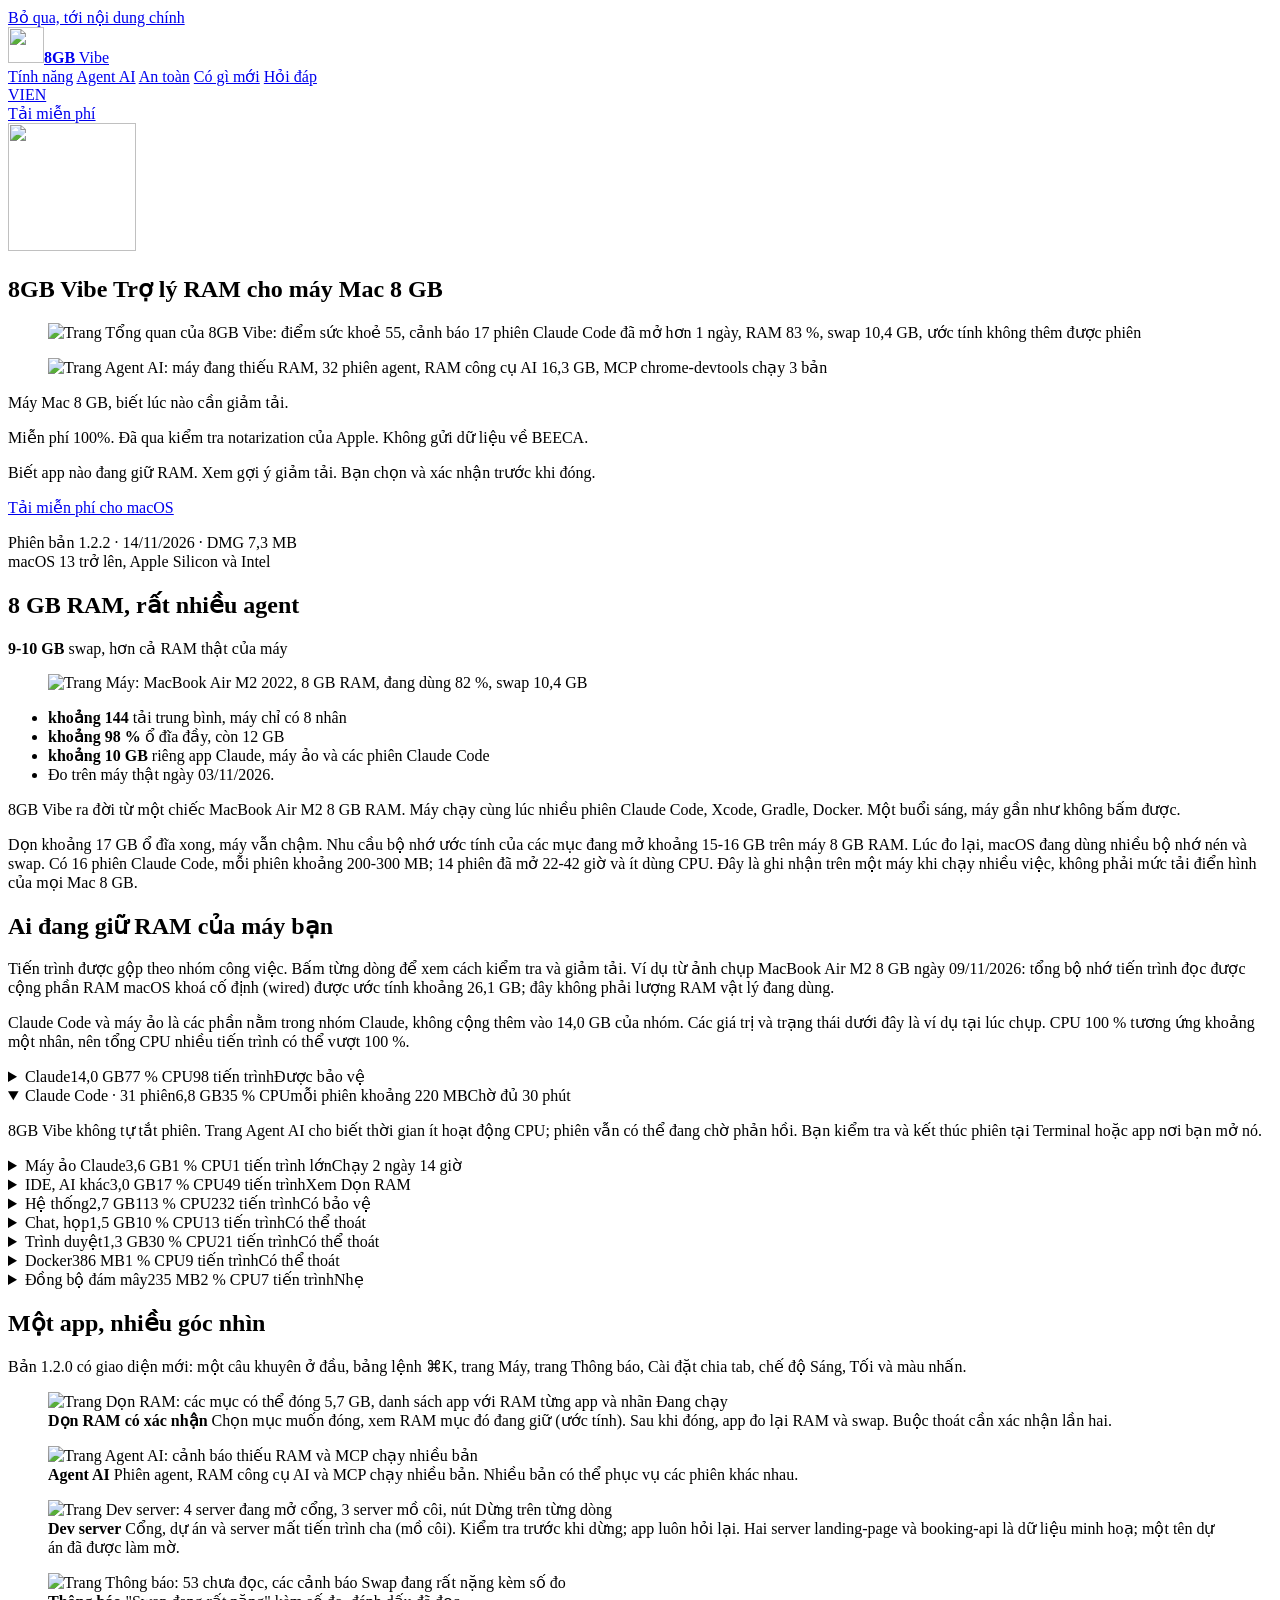
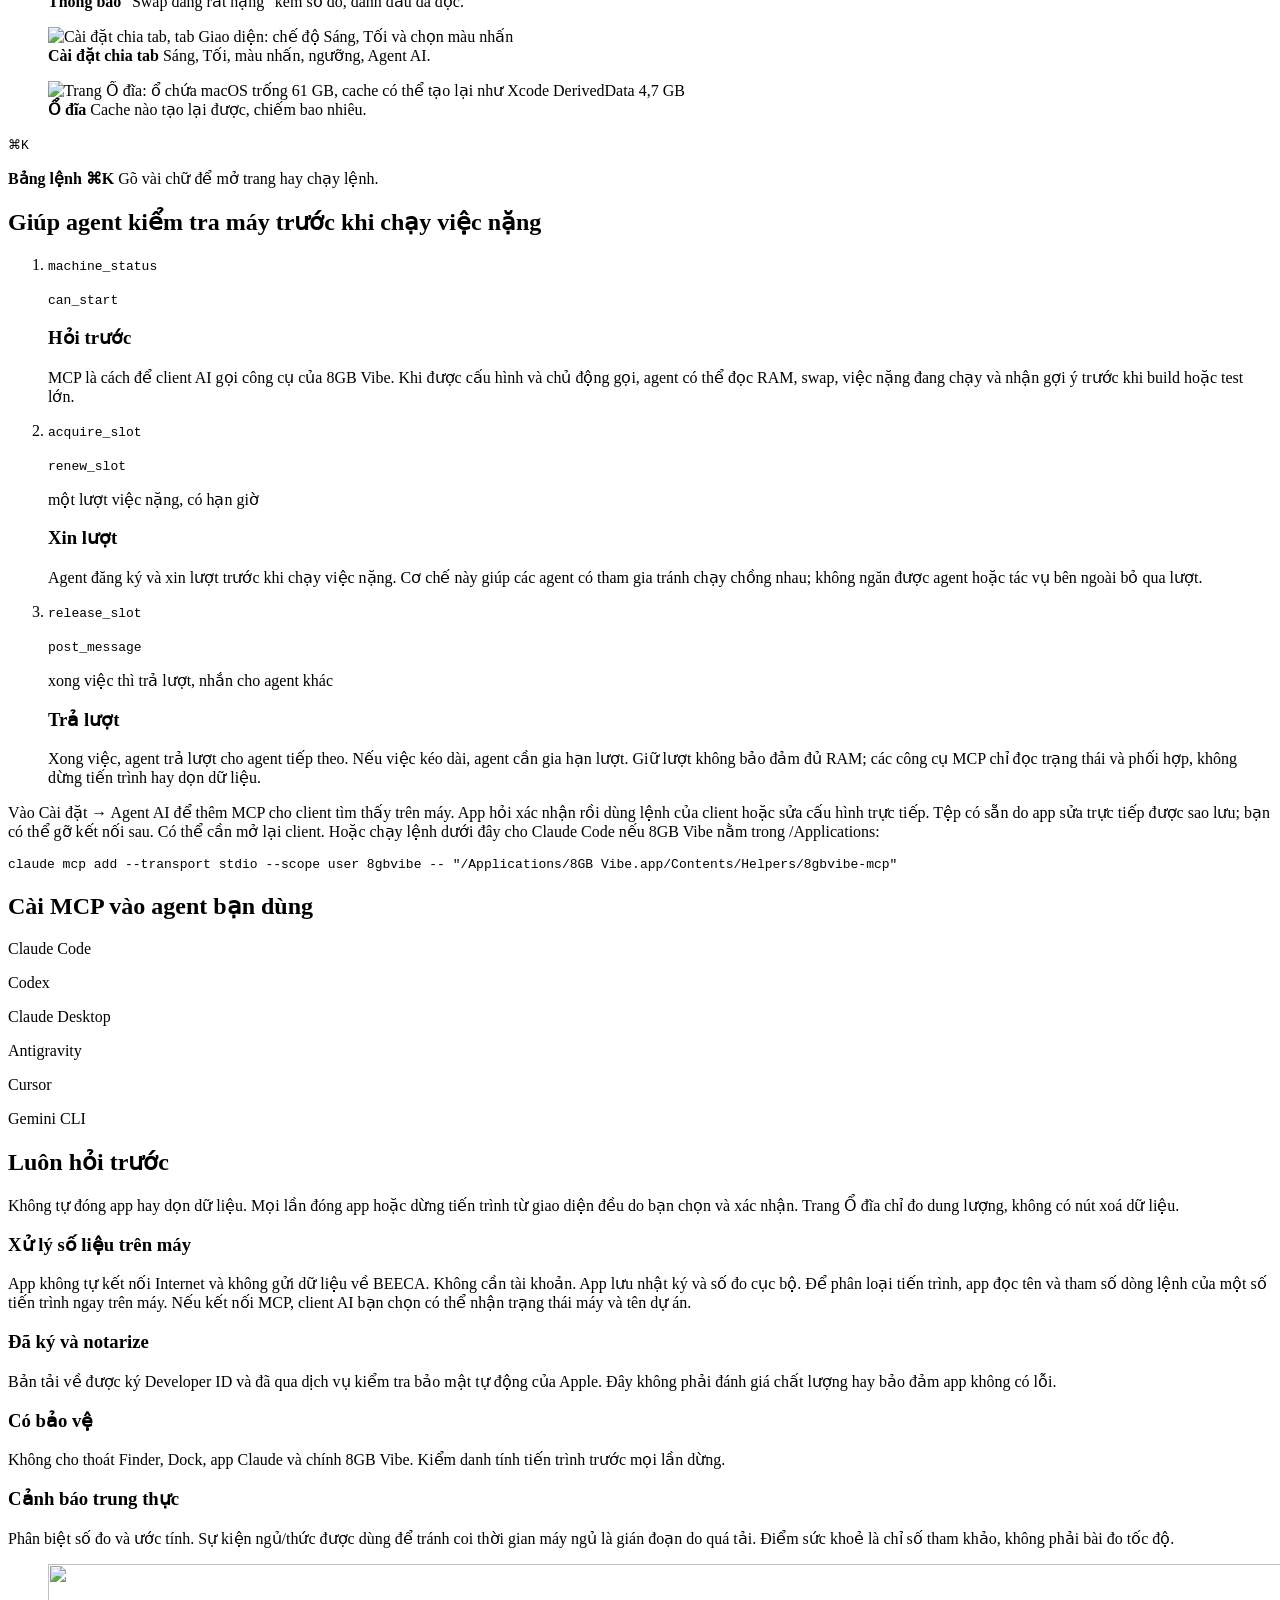
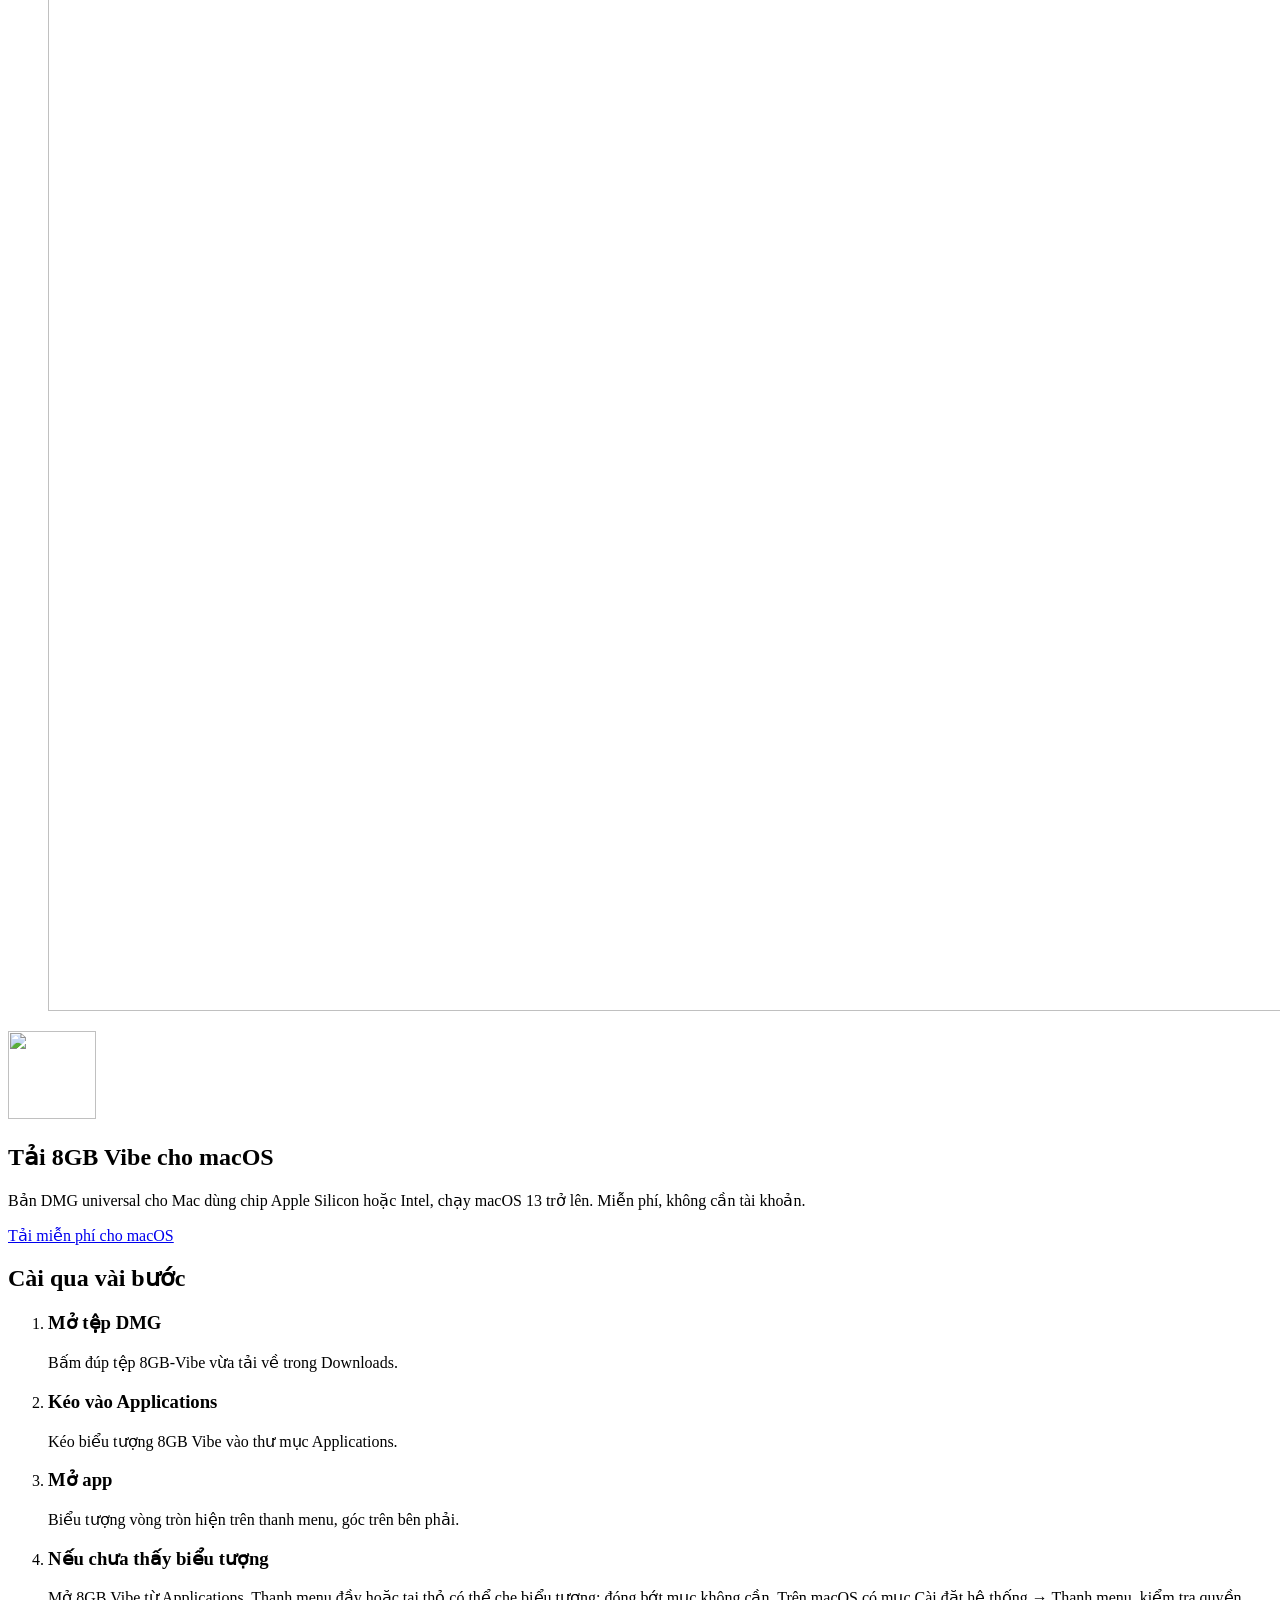
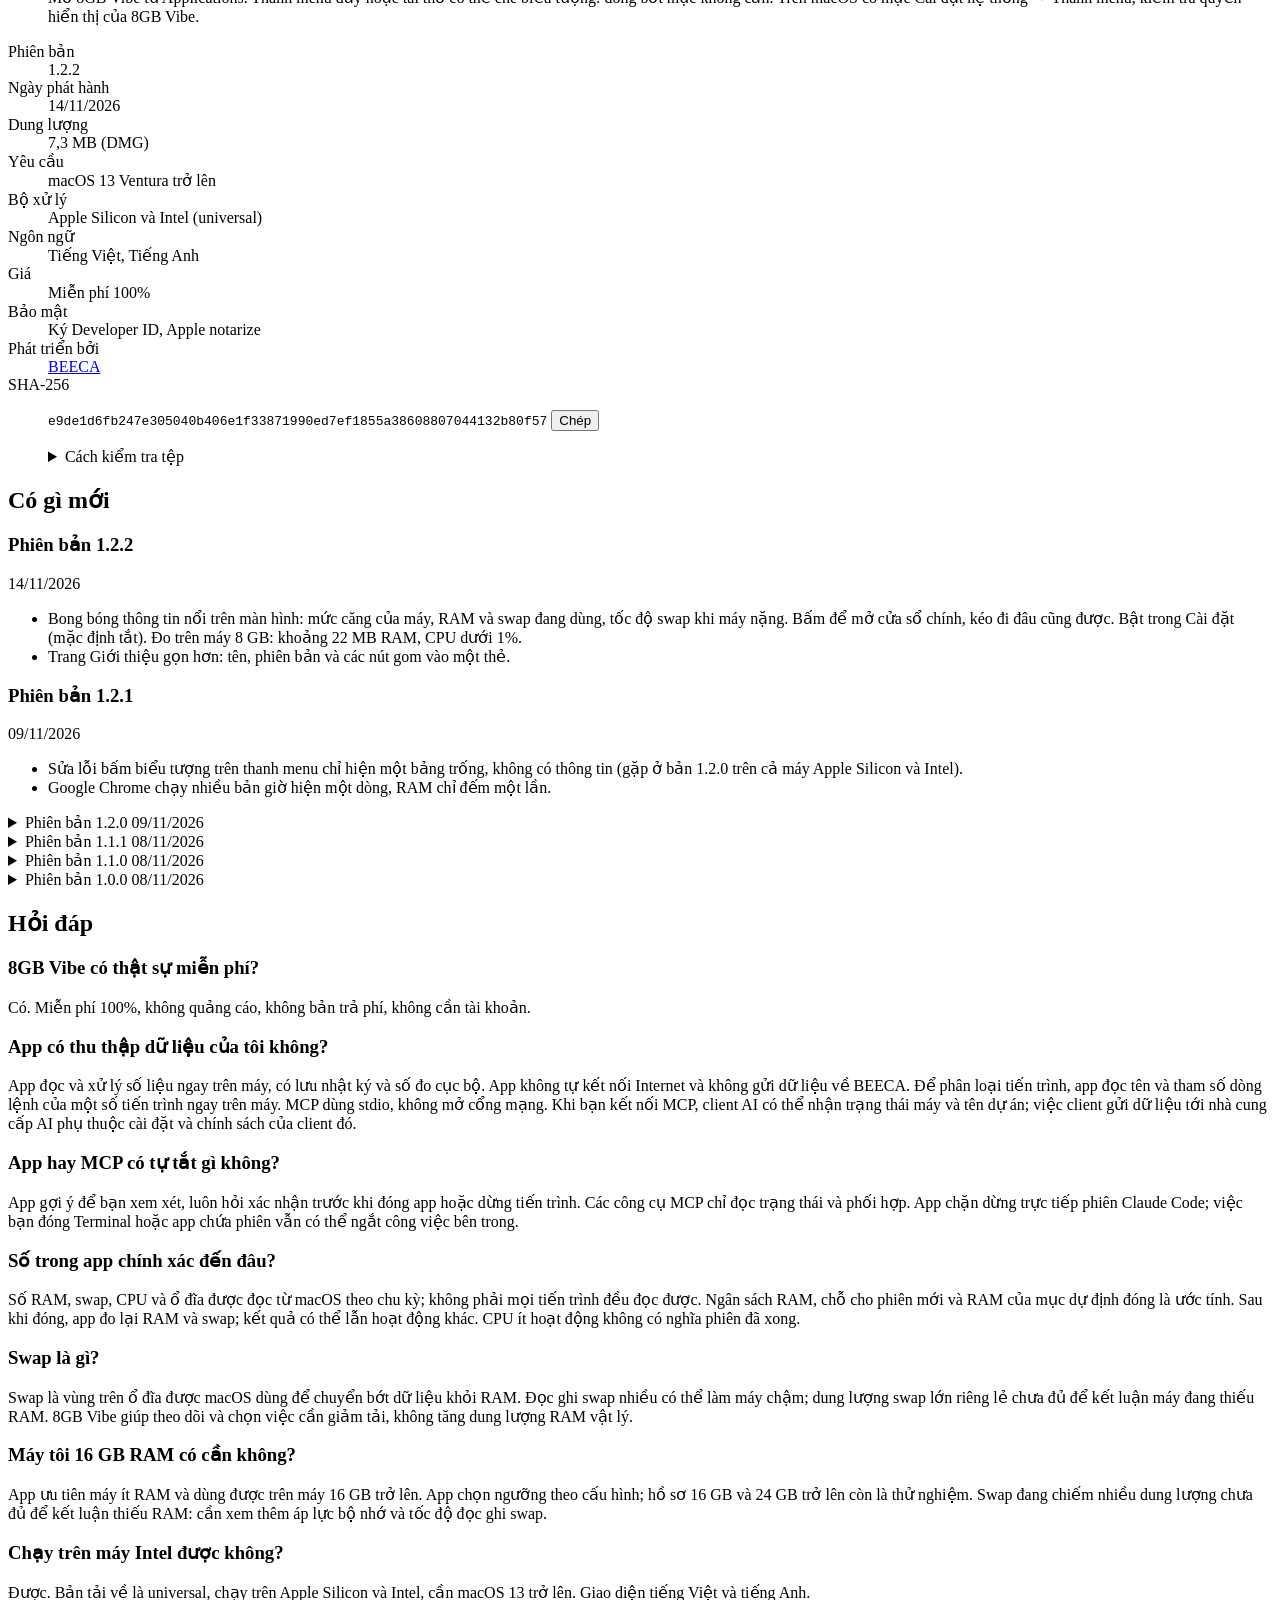
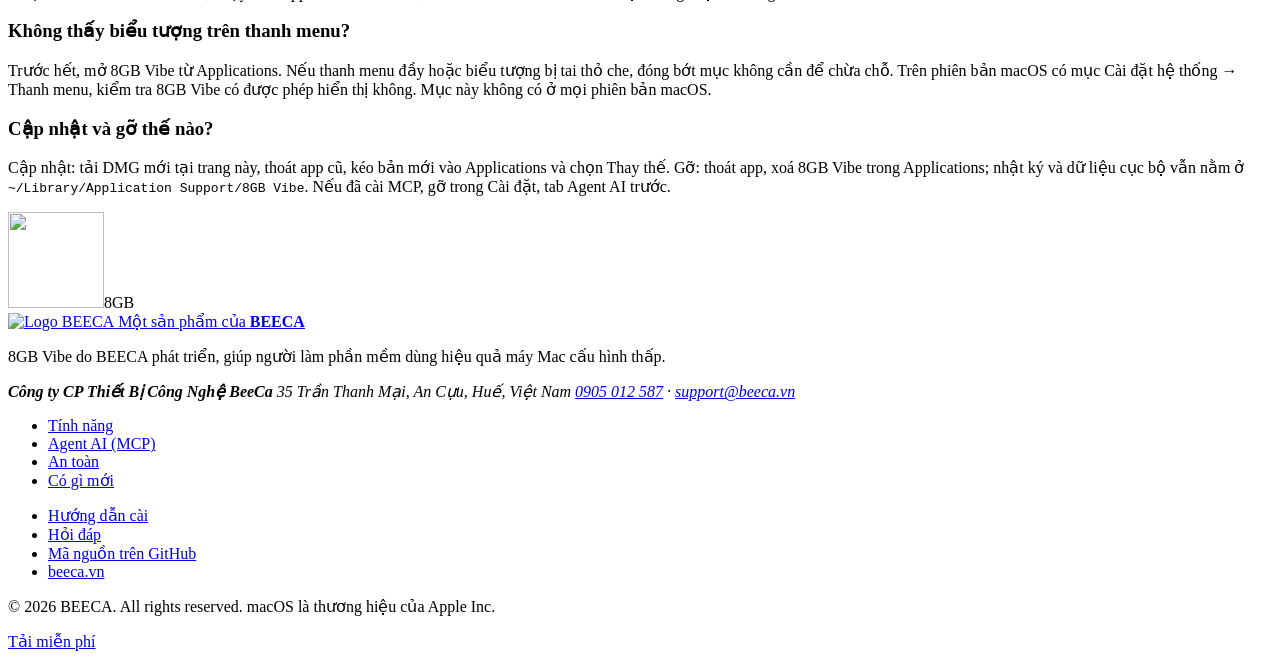
==== commit 9ef5b3d0: "8GB Vibe 1.2.2 Co-Authored-By: Claude Opus 5.5 <noreply@anthropic.com>" ====
--- a/web/index.html
+++ b/web/index.html
@@ -29,7 +29,7 @@
 
 <!-- PHIÊN BẢN: khi có bản mới, chạy web/cap-nhat-phien-ban.sh <tệp .dmg> (sửa cả khối này và các chỗ có data-pb) -->
 <script type="application/ld+json">
-{"@context":"https://schema.org","@type":"SoftwareApplication","name":"8GB Vibe","description":"Theo dõi RAM, swap, agent AI và dev server trên Mac 8 GB. Gợi ý giảm tải; bạn chọn và xác nhận trước khi đóng. MCP giúp agent phối hợp việc nặng.","operatingSystem":"macOS 13 trở lên","applicationCategory":"UtilitiesApplication","softwareVersion":"1.2.1","offers":{"@type":"Offer","price":"0","priceCurrency":"VND"},"publisher":{"@type":"Organization","name":"BEECA","url":"https://beeca.vn"},"fileSize":"7,2 MB","inLanguage":["vi","en"],"author":{"@type":"Organization","name":"BEECA","url":"https://beeca.vn"},"downloadUrl":"https://8gb.beeca.vn/tai-ve/8GB-Vibe-1.2.1.dmg"}
+{"@context":"https://schema.org","@type":"SoftwareApplication","name":"8GB Vibe","description":"Theo dõi RAM, swap, agent AI và dev server trên Mac 8 GB. Gợi ý giảm tải; bạn chọn và xác nhận trước khi đóng. MCP giúp agent phối hợp việc nặng.","operatingSystem":"macOS 13 trở lên","applicationCategory":"UtilitiesApplication","softwareVersion":"1.2.2","offers":{"@type":"Offer","price":"0","priceCurrency":"VND"},"publisher":{"@type":"Organization","name":"BEECA","url":"https://beeca.vn"},"fileSize":"7,3 MB","inLanguage":["vi","en"],"author":{"@type":"Organization","name":"BEECA","url":"https://beeca.vn"},"downloadUrl":"https://8gb.beeca.vn/tai-ve/8GB-Vibe-1.2.2.dmg"}
 </script>
 <link rel="stylesheet" href="/style.css?v=20261109i">
 </head>
@@ -67,9 +67,9 @@
 </div>
 <div class="o o-nhan">
 <p class="cau-lon">Biết app nào đang giữ RAM. Xem gợi ý giảm tải. Bạn chọn và xác nhận trước khi đóng.</p>
-<a class="nut" data-pb="link" href="/tai-ve/8GB-Vibe-1.2.1.dmg" download>Tải miễn phí cho macOS</a>
+<a class="nut" data-pb="link" href="/tai-ve/8GB-Vibe-1.2.2.dmg" download>Tải miễn phí cho macOS</a>
 <!-- PHIÊN BẢN: số phiên bản, ngày, dung lượng -->
-<p class="thong-tin">Phiên bản <span data-pb="so">1.2.1</span> · <span data-pb="ngay">09/11/2026</span> · <span class="nw">DMG <span data-pb="dungluong">7,2 MB</span></span><br>macOS 13 trở lên, Apple Silicon và Intel</p>
+<p class="thong-tin">Phiên bản <span data-pb="so">1.2.2</span> · <span data-pb="ngay">14/11/2026</span> · <span class="nw">DMG <span data-pb="dungluong">7,3 MB</span></span><br>macOS 13 trở lên, Apple Silicon và Intel</p>
 </div>
 </section>
 
@@ -161,7 +161,7 @@
 <img class="icon-tai" src="/anh/icon-256.png?v=20261109" srcset="/anh/icon-256.png?v=20261109 1x, /anh/icon-512.png?v=20261109 2x" width="88" height="88" alt="">
 <h2 id="td-tai-ve"><span class="nw">Tải 8GB Vibe</span> <span class="nw">cho macOS</span></h2>
 <p>Bản DMG universal cho Mac dùng chip Apple Silicon hoặc Intel, chạy macOS 13 trở lên. Miễn phí, không cần tài khoản.</p>
-<a class="nut" data-pb="link" href="/tai-ve/8GB-Vibe-1.2.1.dmg" download>Tải miễn phí cho macOS</a>
+<a class="nut" data-pb="link" href="/tai-ve/8GB-Vibe-1.2.2.dmg" download>Tải miễn phí cho macOS</a>
 </div>
 <div class="o o-bien o-bac"></div>
 </section>
@@ -177,9 +177,9 @@
 </ol>
 </div>
 <dl class="thong-so">
-<div><dt>Phiên bản</dt><dd><span data-pb="so">1.2.1</span></dd></div>
-<div><dt>Ngày phát hành</dt><dd><span data-pb="ngay">09/11/2026</span></dd></div>
-<div><dt>Dung lượng</dt><dd><span data-pb="dungluong">7,2 MB</span> (DMG)</dd></div>
+<div><dt>Phiên bản</dt><dd><span data-pb="so">1.2.2</span></dd></div>
+<div><dt>Ngày phát hành</dt><dd><span data-pb="ngay">14/11/2026</span></dd></div>
+<div><dt>Dung lượng</dt><dd><span data-pb="dungluong">7,3 MB</span> (DMG)</dd></div>
 <div><dt>Yêu cầu</dt><dd>macOS 13 Ventura trở lên</dd></div>
 <div><dt>Bộ xử lý</dt><dd>Apple Silicon và Intel (universal)</dd></div>
 <div><dt>Ngôn ngữ</dt><dd>Tiếng Việt, Tiếng Anh</dd></div>
@@ -188,9 +188,9 @@
 <div><dt>Phát triển bởi</dt><dd><a href="https://beeca.vn" rel="noopener">BEECA</a></dd></div>
 <div class="sha"><dt>SHA-256</dt><dd>
 <!-- PHIÊN BẢN: mã SHA-256 của tệp DMG -->
-<p class="ma-sha"><code data-pb="sha">c5d6ea4c216e50611c4c59f5000ecd5b4c31becf23bd8c1146d7d65c6f6008c3</code> <button class="nut-chep" type="button" data-chep="sha" aria-label="Chép mã SHA-256">Chép</button></p>
+<p class="ma-sha"><code data-pb="sha">e9de1d6fb247e305040b406e1f33871990ed7ef1855a38608807044132b80f57</code> <button class="nut-chep" type="button" data-chep="sha" aria-label="Chép mã SHA-256">Chép</button></p>
 <details class="kiem-tra"><summary>Cách kiểm tra tệp</summary><p>Mở Terminal, chạy lệnh dưới đây, so kết quả với mã trên:</p>
-<pre><code>shasum -a 256 ~/Downloads/<span data-pb="tep">8GB-Vibe-1.2.1.dmg</span></code></pre></details>
+<pre><code>shasum -a 256 ~/Downloads/<span data-pb="tep">8GB-Vibe-1.2.2.dmg</span></code></pre></details>
 </dd></div>
 </dl>
 </section>
@@ -199,14 +199,15 @@
 <section class="phat-hanh" id="phat-hanh" aria-labelledby="td-phat-hanh">
 <h2 id="td-phat-hanh">Có gì mới</h2>
 <div class="cac-ban">
+<article class="ban-moi"><h3>Phiên bản 1.2.2</h3><p class="ngay-ph"><time datetime="2026-11-14">14/11/2026</time></p><ul><li>Bong bóng thông tin nổi trên màn hình: mức căng của máy, RAM và swap đang dùng, tốc độ swap khi máy nặng. Bấm để mở cửa sổ chính, kéo đi đâu cũng được. Bật trong Cài đặt (mặc định tắt). Đo trên máy 8 GB: khoảng 22 MB RAM, CPU dưới 1%.</li><li>Trang Giới thiệu gọn hơn: tên, phiên bản và các nút gom vào một thẻ.</li></ul></article>
 <article class="ban-moi"><h3>Phiên bản 1.2.1</h3><p class="ngay-ph"><time datetime="2026-11-09">09/11/2026</time></p><ul><li>Sửa lỗi bấm biểu tượng trên thanh menu chỉ hiện một bảng trống, không có thông tin (gặp ở bản 1.2.0 trên cả máy Apple Silicon và Intel).</li><li>Google Chrome chạy nhiều bản giờ hiện một dòng, RAM chỉ đếm một lần.</li></ul></article>
-<article class="ban-moi"><h3>Phiên bản 1.2.0</h3><p class="ngay-ph"><time datetime="2026-11-09">09/11/2026</time></p><ul>
+<details class="ban-cu"><summary><span>Phiên bản 1.2.0</span> <time datetime="2026-11-09">09/11/2026</time></summary><ul>
 <li>MCP cho AI agent: agent có thể đọc trạng thái máy, hỏi trước khi chạy việc nặng và xin lượt để giảm chạy chồng nhau. Cần agent chủ động gọi công cụ; không tự dừng việc đang chạy.</li>
 <li>Hỗ trợ thêm/gỡ MCP cho Claude Code, Codex, Claude Desktop, Antigravity, Cursor và Gemini CLI tìm thấy trên máy. Có xác nhận; tệp có sẵn do app sửa trực tiếp được sao lưu.</li>
 <li>Giao diện mới: câu khuyên một dòng, bảng lệnh ⌘K, trang Thông báo, trang Máy, Cài đặt chia tab, chọn Sáng/Tối và màu nhấn.</li>
 <li>Dùng sự kiện ngủ/thức để giảm báo nhầm khi máy ngủ. Cảnh báo "Swap đang rất nặng" ghi rõ số đo, không đoán máy sắp treo.</li>
 <li>Số RAM sau khi dọn tách rõ phần ước tính và phần đo được. Nhận diện Codex chạy bên trong ChatGPT.</li>
-</ul></article>
+</ul></details>
 <details class="ban-cu"><summary><span>Phiên bản 1.1.1</span> <time datetime="2026-11-08">08/11/2026</time></summary><ul>
 <li>Thẻ ước tính chỗ cho phiên agent mới, có ba trạng thái. Luôn ghi rõ là ước tính.</li>
 <li>Đo thêm tốc độ đọc ghi swap và nhận biết việc nặng đang chạy.</li>
